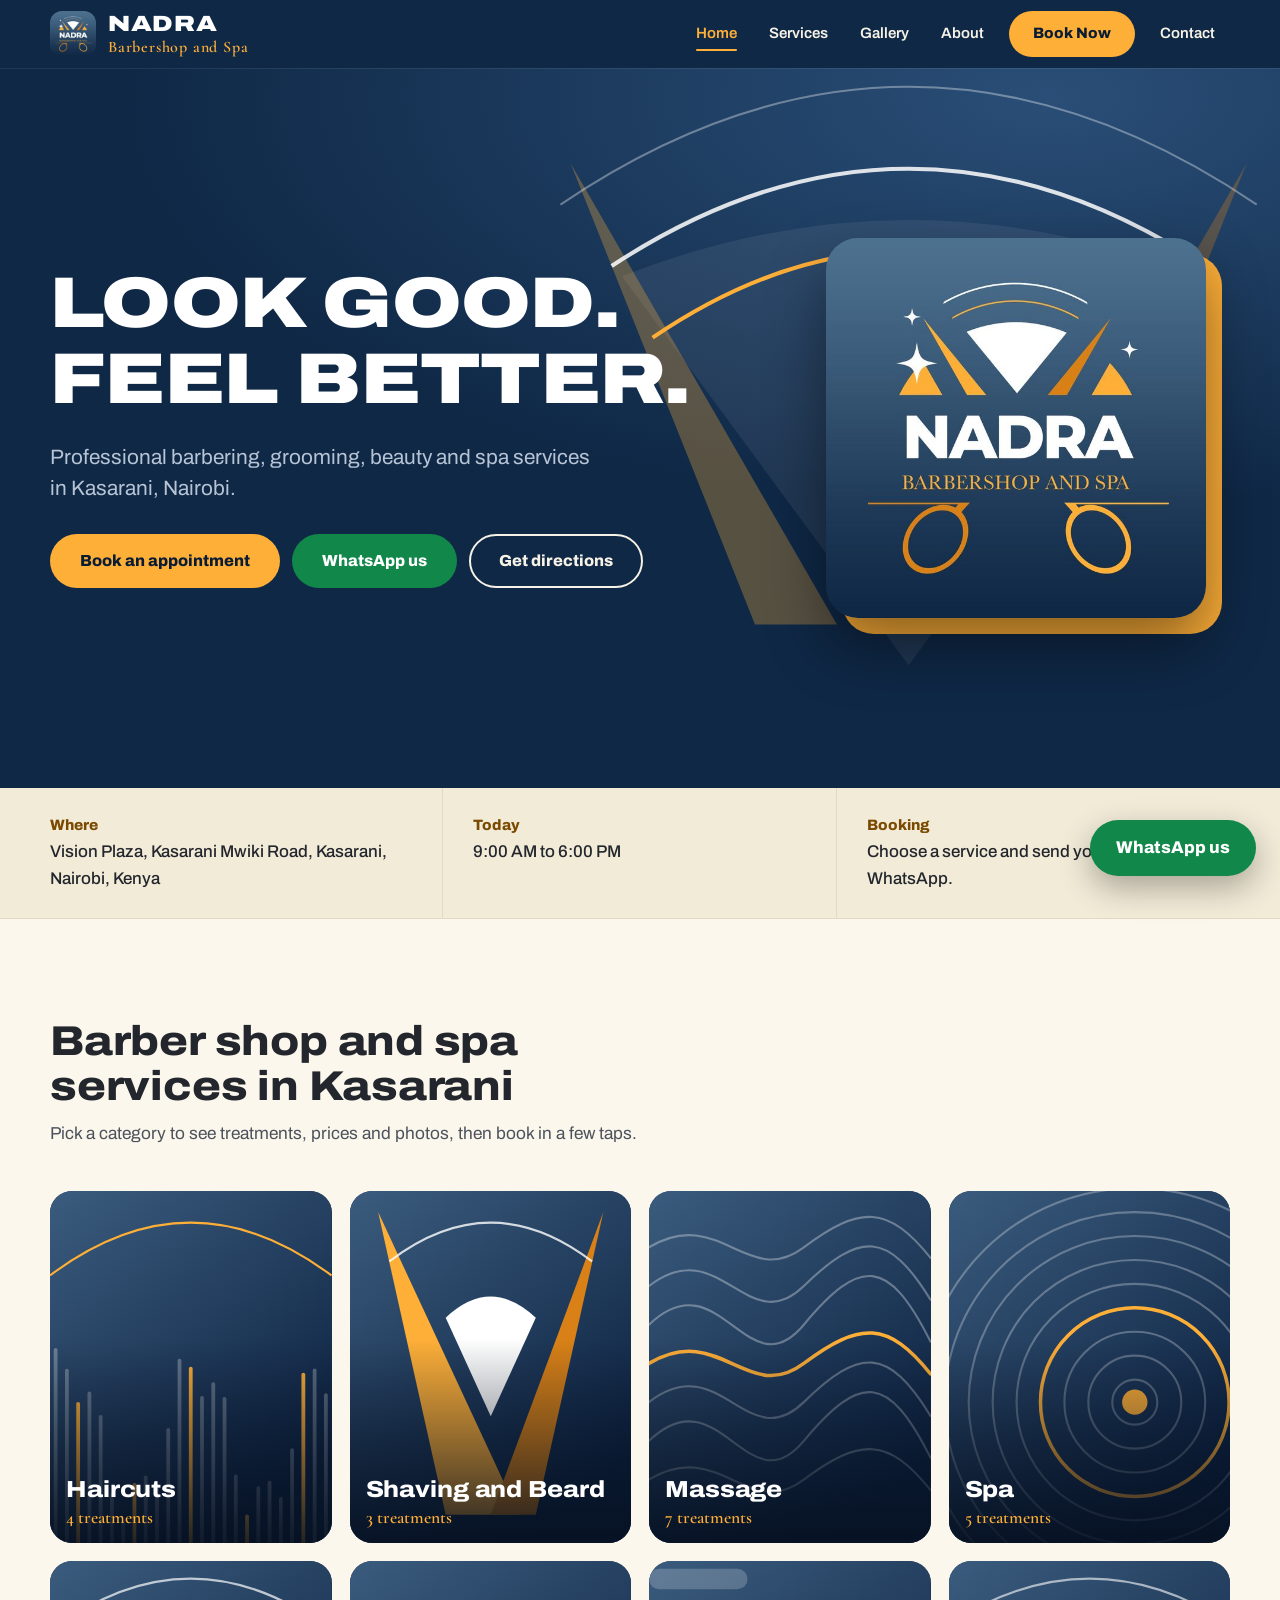
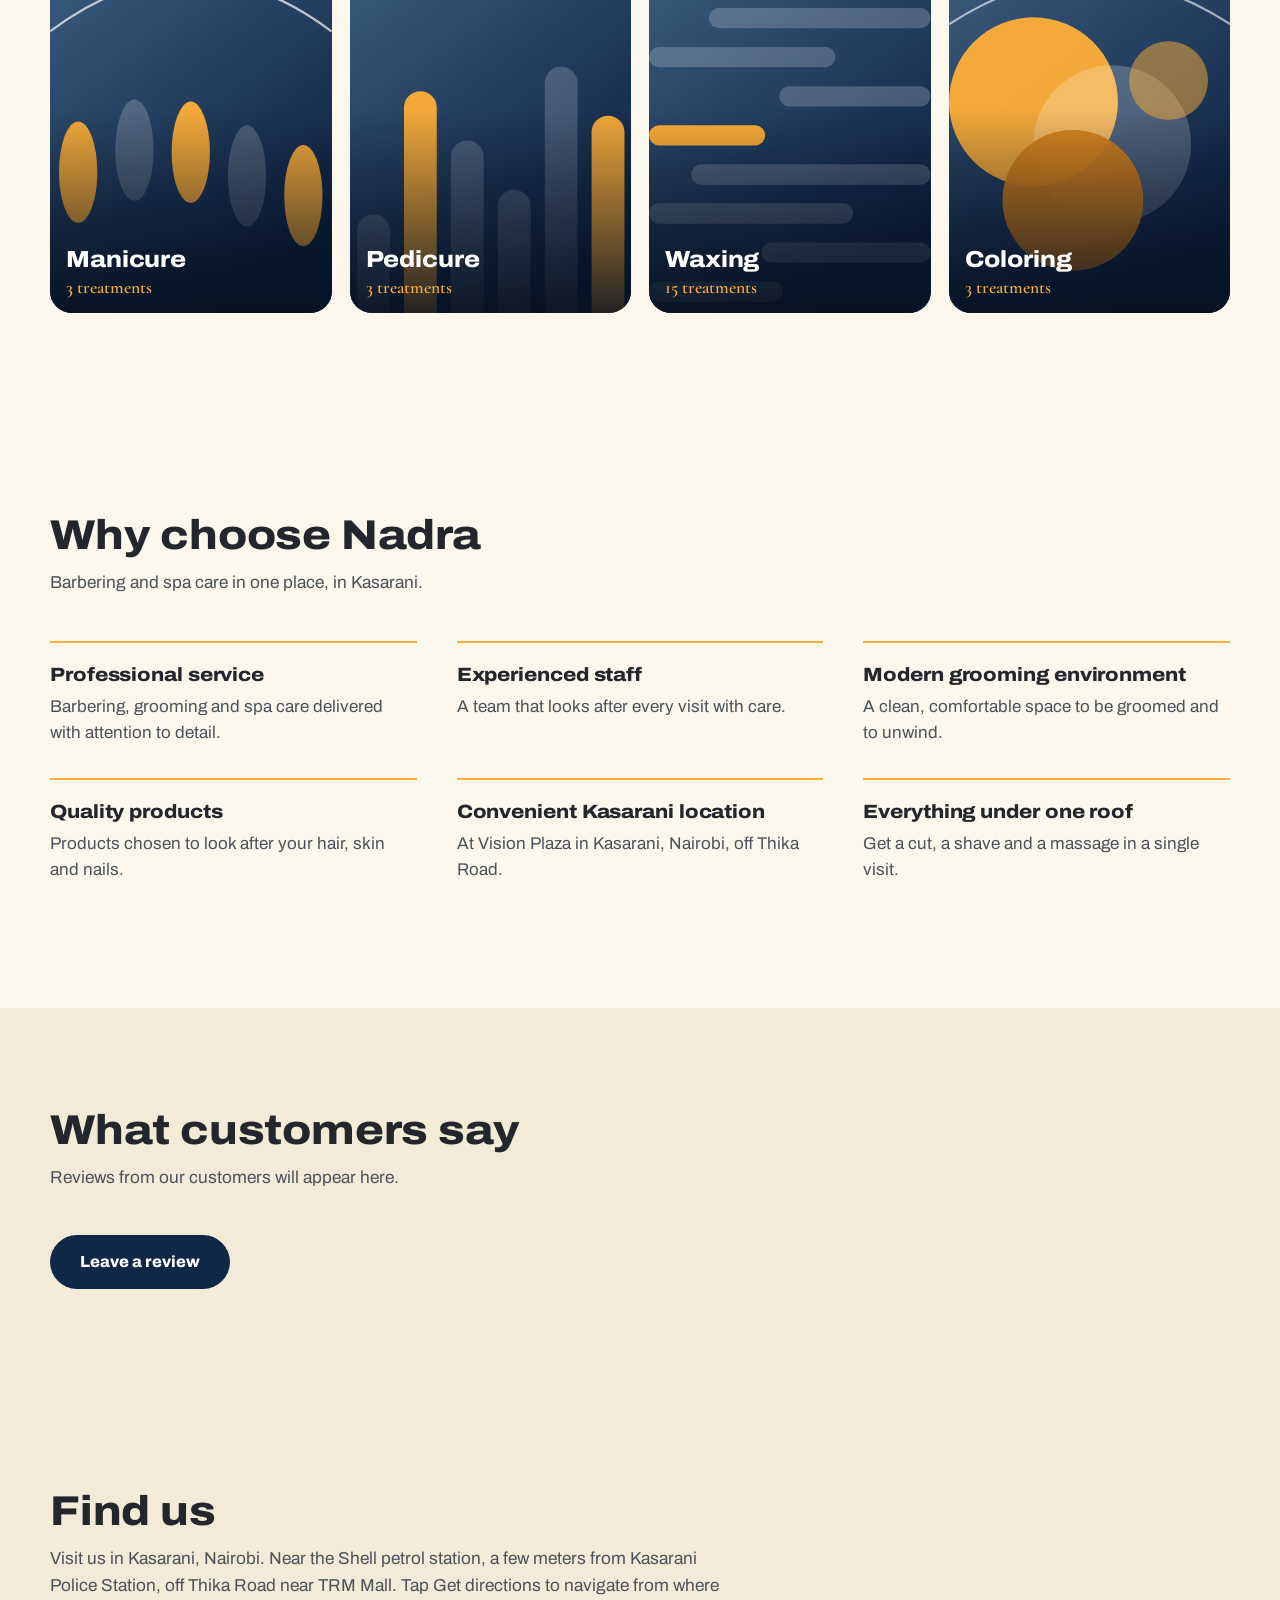
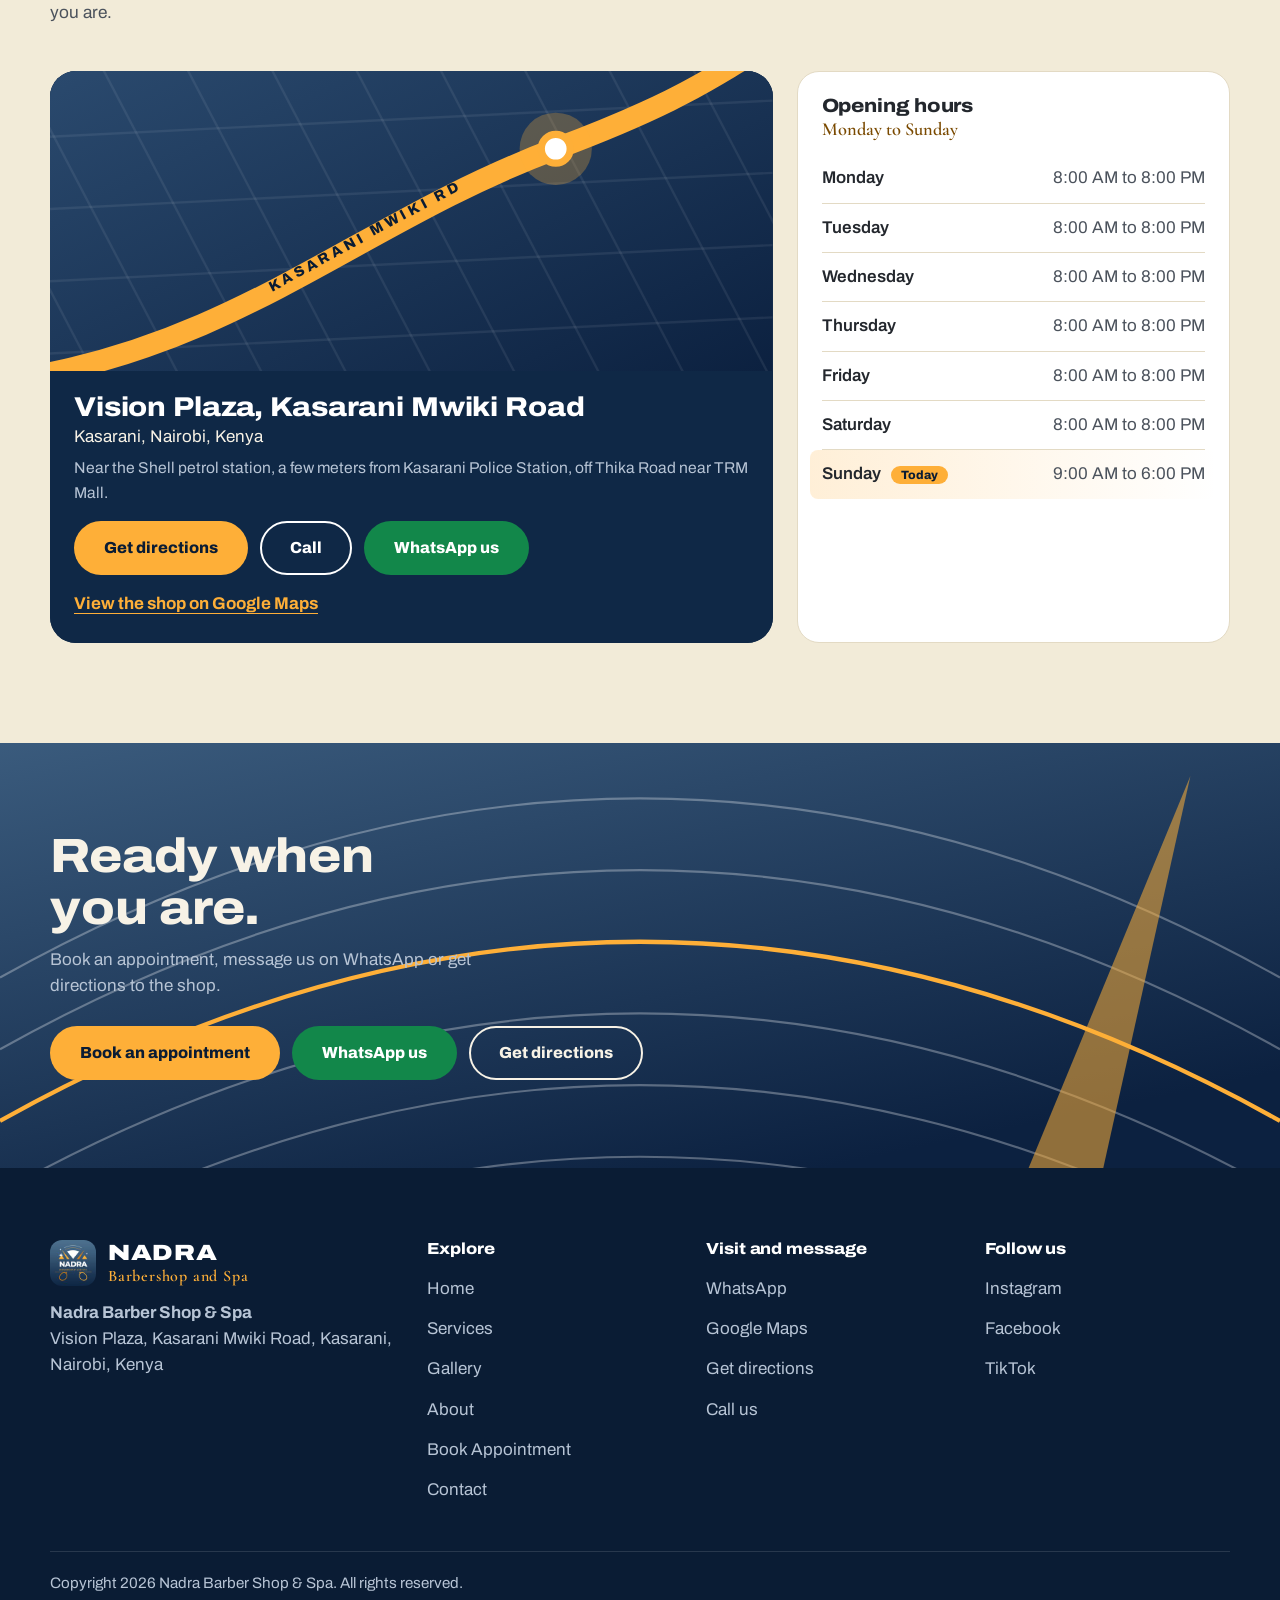
==== nadra-barbershop/index.html @ 916f4adc "Add files via upload" ====
<!doctype html>
<html lang="en">
<head>
<meta charset="utf-8">
<meta name="viewport" content="width=device-width, initial-scale=1, viewport-fit=cover">
<title>Nadra Barber Shop &amp; Spa - Barbershop and Spa in Kasarani, Thika Road, Nairobi</title>
<meta name="description" content="Barbershop and spa in Kasarani, Nairobi, off Thika Road near TRM Mall. Haircuts, shaving, massage, spa, nails, waxing and coloring. Book on WhatsApp.">
<meta name="robots" content="index, follow">
<meta name="theme-color" content="#0F2846">
<meta property="og:type" content="website">
<meta property="og:title" content="Nadra Barber Shop &amp; Spa - Barbershop and Spa in Kasarani, Thika Road, Nairobi">
<meta property="og:description" content="Barbershop and spa in Kasarani, Nairobi, off Thika Road near TRM Mall. Haircuts, shaving, massage, spa, nails, waxing and coloring. Book on WhatsApp.">
<meta property="og:locale" content="en_KE">
<meta name="twitter:card" content="summary">
<link rel="canonical" href="https://nadrabarbershop.co.ke/">
<meta property="og:url" content="https://nadrabarbershop.co.ke/">
<meta property="og:image" content="https://nadrabarbershop.co.ke/logo.jpg">
<link rel="icon" href="[data-uri]">
<link rel="preconnect" href="https://fonts.googleapis.com">
<link rel="preconnect" href="https://fonts.gstatic.com" crossorigin>
<link rel="stylesheet" href="https://fonts.googleapis.com/css2?family=Archivo:wdth,wght@62..125,100..900&family=Cormorant+Garamond:wght@500;600&display=swap">
<script type="application/ld+json">{"@context":"https://schema.org","@type":"BarberShop","name":"Nadra Barber Shop & Spa","description":"Barbershop and spa in Kasarani, Nairobi, off Thika Road near TRM Mall. Haircuts, shaving, massage, spa, nails, waxing and coloring. Book on WhatsApp.","address":{"@type":"PostalAddress","streetAddress":"Vision Plaza, Kasarani Mwiki Road","addressLocality":"Kasarani","addressRegion":"Nairobi","addressCountry":"KE"},"areaServed":"Kasarani, Nairobi","geo":{"@type":"GeoCoordinates","latitude":-1.2186343,"longitude":36.8950979},"hasMap":"https://www.google.com/maps?cid=11395040506207071749","url":"https://nadrabarbershop.co.ke/","image":"https://nadrabarbershop.co.ke/logo.jpg","telephone":"0762 606 079","sameAs":["https://www.instagram.com/nadrabarbershop/","https://www.facebook.com/p/Nadra-Barbershop-100088178003343/","https://www.tiktok.com/@nadrabarbershop"],"openingHoursSpecification":[{"@type":"OpeningHoursSpecification","dayOfWeek":"Monday","opens":"08:00","closes":"20:00"},{"@type":"OpeningHoursSpecification","dayOfWeek":"Tuesday","opens":"08:00","closes":"20:00"},{"@type":"OpeningHoursSpecification","dayOfWeek":"Wednesday","opens":"08:00","closes":"20:00"},{"@type":"OpeningHoursSpecification","dayOfWeek":"Thursday","opens":"08:00","closes":"20:00"},{"@type":"OpeningHoursSpecification","dayOfWeek":"Friday","opens":"08:00","closes":"20:00"},{"@type":"OpeningHoursSpecification","dayOfWeek":"Saturday","opens":"08:00","closes":"20:00"},{"@type":"OpeningHoursSpecification","dayOfWeek":"Sunday","opens":"09:00","closes":"18:00"}],"hasOfferCatalog":{"@type":"OfferCatalog","name":"Services","itemListElement":[{"@type":"OfferCatalog","name":"Haircuts","itemListElement":[{"@type":"Offer","itemOffered":{"@type":"Service","name":"Normal barbering"}},{"@type":"Offer","itemOffered":{"@type":"Service","name":"Kids shave, below 9 years"}},{"@type":"Offer","itemOffered":{"@type":"Service","name":"Kids shave, 9 to 18 years"}},{"@type":"Offer","itemOffered":{"@type":"Service","name":"Dreadlocks retouching"}}]},{"@type":"OfferCatalog","name":"Shaving and Beard","itemListElement":[{"@type":"Offer","itemOffered":{"@type":"Service","name":"Hairline"}},{"@type":"Offer","itemOffered":{"@type":"Service","name":"Beard"}},{"@type":"Offer","itemOffered":{"@type":"Service","name":"Smooth shave"}}]},{"@type":"OfferCatalog","name":"Massage","itemListElement":[{"@type":"Offer","itemOffered":{"@type":"Service","name":"Swedish massage"}},{"@type":"Offer","itemOffered":{"@type":"Service","name":"Deep tissue massage"}},{"@type":"Offer","itemOffered":{"@type":"Service","name":"Aromatherapy massage"}},{"@type":"Offer","itemOffered":{"@type":"Service","name":"Hot stone massage"}},{"@type":"Offer","itemOffered":{"@type":"Service","name":"Head and shoulder massage"}},{"@type":"Offer","itemOffered":{"@type":"Service","name":"Back massage"}},{"@type":"Offer","itemOffered":{"@type":"Service","name":"Reflexology"}}]},{"@type":"OfferCatalog","name":"Spa","itemListElement":[{"@type":"Offer","itemOffered":{"@type":"Service","name":"Normal scrubbing"}},{"@type":"Offer","itemOffered":{"@type":"Service","name":"Mini facial"}},{"@type":"Offer","itemOffered":{"@type":"Service","name":"Deep cleansing facial"}},{"@type":"Offer","itemOffered":{"@type":"Service","name":"Basic facial"}},{"@type":"Offer","itemOffered":{"@type":"Service","name":"Body scrub"}}]},{"@type":"OfferCatalog","name":"Manicure","itemListElement":[{"@type":"Offer","itemOffered":{"@type":"Service","name":"Manicure"}},{"@type":"Offer","itemOffered":{"@type":"Service","name":"Manigel for ladies"}},{"@type":"Offer","itemOffered":{"@type":"Service","name":"Cut and file"}}]},{"@type":"OfferCatalog","name":"Pedicure","itemListElement":[{"@type":"Offer","itemOffered":{"@type":"Service","name":"Pedicure"}},{"@type":"Offer","itemOffered":{"@type":"Service","name":"Pedicure plus gel pedi"}},{"@type":"Offer","itemOffered":{"@type":"Service","name":"Nadra signature"}}]},{"@type":"OfferCatalog","name":"Waxing","itemListElement":[{"@type":"Offer","itemOffered":{"@type":"Service","name":"Brazilian"}},{"@type":"Offer","itemOffered":{"@type":"Service","name":"Underarm"}},{"@type":"Offer","itemOffered":{"@type":"Service","name":"Half leg"}},{"@type":"Offer","itemOffered":{"@type":"Service","name":"Full leg"}},{"@type":"Offer","itemOffered":{"@type":"Service","name":"Half arm"}},{"@type":"Offer","itemOffered":{"@type":"Service","name":"Full arm"}},{"@type":"Offer","itemOffered":{"@type":"Service","name":"Chest"}},{"@type":"Offer","itemOffered":{"@type":"Service","name":"Stomach"}},{"@type":"Offer","itemOffered":{"@type":"Service","name":"Stomach and chest"}},{"@type":"Offer","itemOffered":{"@type":"Service","name":"Bikini hairline"}},{"@type":"Offer","itemOffered":{"@type":"Service","name":"Hollywood"}},{"@type":"Offer","itemOffered":{"@type":"Service","name":"Upper lip"}},{"@type":"Offer","itemOffered":{"@type":"Service","name":"Lower lip"}},{"@type":"Offer","itemOffered":{"@type":"Service","name":"Eyebrows"}},{"@type":"Offer","itemOffered":{"@type":"Service","name":"Full face"}}]},{"@type":"OfferCatalog","name":"Coloring","itemListElement":[{"@type":"Offer","itemOffered":{"@type":"Service","name":"Cream of Nature"}},{"@type":"Offer","itemOffered":{"@type":"Service","name":"Black shampoo"}},{"@type":"Offer","itemOffered":{"@type":"Service","name":"Bigen"}}]}]}}</script>
<style id="app-css">:root{
  --f-d:"Archivo","Arial Black","Helvetica Neue",Arial,sans-serif;
  --f-b:"Archivo","Helvetica Neue",Arial,sans-serif;
  --f-s:"Cormorant Garamond",Georgia,"Times New Roman",serif;
  --navy:#0F2846;--navy-2:#193250;--navy-3:#2F4C6A;--deep:#0A1C34;
  --mustard:#FEAF38;--mustard-2:#D98117;--mustard-ink:#7A4A00;
  --bg:#FBF7EC;--bg-2:#F2EBD8;--card:#FFFFFF;--ink:#23272D;--ink-2:#4B525C;--line:#E3DAC4;--line-2:#C9BC9C;
  --dark:#0F2846;--on-dark:#F7F2E6;--on-dark-2:#B7C4D5;
  --wa:#12874A;--wa-2:#0E6F3C;--focus:#0F2846;--err:#B3261E;--ok:#0E6F3C;--sel-bg:#0F2846;--sel-ink:#FFFFFF;
  box-sizing:border-box;padding-top:env(safe-area-inset-top,0px);padding-bottom:env(safe-area-inset-bottom,0px);
  color-scheme:light;
}
@media (prefers-color-scheme:dark){:root:not([data-theme="light"]){
  --navy:#1F3F6E;--bg:#0B1A31;--bg-2:#0F2340;--card:#132B4D;--ink:#F1ECDD;--ink-2:#B9C5D4;--line:#25406A;--line-2:#3A5A8A;
  --dark:#08152A;--deep:#050F20;--focus:#FEAF38;--mustard-ink:#FEAF38;--err:#FF8A80;--ok:#7FDCA6;--sel-bg:#FEAF38;--sel-ink:#0A1C34;color-scheme:dark}}
:root[data-theme="dark"]{
  --navy:#1F3F6E;--bg:#0B1A31;--bg-2:#0F2340;--card:#132B4D;--ink:#F1ECDD;--ink-2:#B9C5D4;--line:#25406A;--line-2:#3A5A8A;
  --dark:#08152A;--deep:#050F20;--focus:#FEAF38;--mustard-ink:#FEAF38;--err:#FF8A80;--ok:#7FDCA6;--sel-bg:#FEAF38;--sel-ink:#0A1C34;color-scheme:dark}

*,*::before,*::after{box-sizing:inherit}
html{-webkit-text-size-adjust:100%;scroll-padding-top:calc(env(safe-area-inset-top,0px) + 84px)}
html.lock{overflow:hidden}
body{margin:0;background:var(--bg);color:var(--ink);font:400 17px/1.55 var(--f-b);-webkit-font-smoothing:antialiased;padding-bottom:0}
img,svg,video{max-width:100%;display:block}
h1,h2,h3,h4,p,ul,ol,dl,dd,dt,figure{margin:0}
ul,ol{padding:0;list-style:none}
a{color:inherit}
button,input,select,textarea{font:inherit;color:inherit}
button{cursor:pointer}
[hidden]{display:none!important}
.sr{position:absolute;width:1px;height:1px;margin:-1px;padding:0;overflow:hidden;clip:rect(0 0 0 0);white-space:nowrap;border:0}
main:focus{outline:0}
:focus-visible{outline:3px solid var(--focus);outline-offset:3px;border-radius:6px}
.dark :focus-visible,.hdr :focus-visible,.dock :focus-visible,.mnav :focus-visible,.ftr :focus-visible{outline-color:var(--mustard)}
.wrap{width:min(100% - 40px,1180px);margin-inline:auto}
.narrow{width:min(100% - 40px,760px)}
.skip{position:absolute;left:12px;top:-60px;z-index:200;background:var(--mustard);color:var(--deep);padding:12px 18px;border-radius:10px;font-weight:800;text-decoration:none}
.skip:focus{top:12px}
.ns{padding:24px;font-family:var(--f-b)}

h1,h2,h3{font-family:var(--f-d);font-weight:800;font-stretch:112%;line-height:1.08;letter-spacing:-.005em}
h1{font-size:clamp(2rem,8vw,3.4rem);font-weight:900}
h2{font-size:clamp(1.65rem,5.6vw,2.6rem)}
h3{font-size:1.2rem}
.serif{font-family:var(--f-s);font-weight:600}

/* buttons */
.btn{display:inline-flex;align-items:center;justify-content:center;min-height:54px;padding:0 28px;border-radius:999px;border:2px solid transparent;font:800 16px/1 var(--f-b);text-decoration:none;text-align:center;cursor:pointer;transition:transform .15s,background-color .15s,box-shadow .15s,border-color .15s;-webkit-tap-highlight-color:transparent}
.btn:active{transform:scale(.98)}
.btn-primary{background:var(--mustard);color:var(--deep)}
.btn-primary:hover{background:#FFC25F;box-shadow:0 8px 22px rgba(254,175,56,.32)}
.btn-wa{background:var(--wa);color:#fff}
.btn-wa:hover{background:var(--wa-2)}
.btn-line{border-color:currentColor;background:transparent}
.btn-line:hover{background:rgba(255,255,255,.1)}
.btn-dark{background:var(--navy);color:#fff}
.btn-dark:hover{background:var(--navy-3)}
.btn-ghost{background:transparent;border-color:var(--line-2);color:var(--ink)}
.btn-ghost:hover{border-color:var(--ink)}
.btn-sm{min-height:46px;padding:0 20px;font-size:15px}
.btn[disabled]{opacity:.5;cursor:not-allowed}
.btn-row{display:flex;flex-wrap:wrap;gap:12px}
.link{color:var(--mustard-ink);font-weight:700;text-underline-offset:4px}

/* header */
.hdr{position:sticky;top:env(safe-area-inset-top,0px);z-index:60;background:var(--dark);color:var(--on-dark);box-shadow:0 1px 0 rgba(255,255,255,.08)}
.hdr-in{display:flex;align-items:center;justify-content:space-between;height:68px;gap:12px}
.brand{display:flex;align-items:center;gap:12px;text-decoration:none;color:#fff}
.brand img{width:46px;height:46px;border-radius:12px}
.brand-t{display:flex;flex-direction:column}
.brand-n{font:900 22px/1 var(--f-d);font-stretch:125%;letter-spacing:.03em;color:#fff}
.brand-s{font:600 16px/1 var(--f-s);color:var(--mustard);margin-top:4px;letter-spacing:.05em}
.nav{display:none}
.menu-btn{display:inline-flex;align-items:center;gap:10px;min-height:46px;padding:0 18px;border:2px solid rgba(255,255,255,.3);border-radius:999px;background:transparent;color:#fff;font-weight:700}
.burger{width:18px;height:12px;position:relative;display:block}
.burger i{position:absolute;left:0;right:0;height:2px;background:currentColor;border-radius:2px;transition:transform .25s,top .25s}
.burger i:first-child{top:1px}.burger i:last-child{top:9px}
.menu-btn[aria-expanded="true"] .burger i:first-child{top:5px;transform:rotate(45deg)}
.menu-btn[aria-expanded="true"] .burger i:last-child{top:5px;transform:rotate(-45deg)}
.mnav{position:fixed;left:0;right:0;bottom:0;top:calc(68px + env(safe-area-inset-top,0px));background:var(--deep);padding:18px 20px calc(24px + env(safe-area-inset-bottom,0px));overflow:auto;z-index:59;display:flex;flex-direction:column}
.ml{display:block;padding:15px 2px;font:800 clamp(1.6rem,7.4vw,2.3rem)/1.1 var(--f-d);font-stretch:112%;border-bottom:1px solid rgba(255,255,255,.1);text-decoration:none;color:#fff}
.ml[aria-current="page"]{color:var(--mustard)}
.ml.mbook{color:var(--mustard)}
.mn-cta{display:grid;gap:10px;padding-top:26px;margin-top:auto}
.nav ul{display:flex;align-items:center;gap:2px}
.nav a{display:inline-flex;align-items:center;min-height:46px;padding:0 15px;border-radius:999px;font-weight:600;font-size:15px;text-decoration:none;color:var(--on-dark);position:relative}
.nav a:hover{color:var(--mustard)}
.nav a[aria-current="page"]:not(.nav-book){color:var(--mustard)}
.nav a[aria-current="page"]:not(.nav-book)::after{content:"";position:absolute;left:15px;right:15px;bottom:6px;height:2px;background:var(--mustard);border-radius:2px}
.nav .nav-book{background:var(--mustard);color:var(--deep);font-weight:800;padding:0 24px;margin:0 8px}
.nav .nav-book:hover{background:#FFC25F;color:var(--deep)}
@media(min-width:980px){.nav{display:block}.menu-btn{display:none}.mnav{display:none}}

/* dark surfaces */
.dark{background:var(--dark);color:var(--on-dark)}

/* hero */
.hero{position:relative;overflow:hidden;isolation:isolate;background:radial-gradient(120% 95% at 82% 4%,#2A4E77 0%,var(--dark) 60%)}
.hero-bg{position:absolute;inset:0;width:100%;height:100%;object-fit:cover;z-index:-3;opacity:0;transition:opacity .7s}
.hero-bg.ld{opacity:.55}
.hero.has-media::after{content:"";position:absolute;inset:0;z-index:-2;background:linear-gradient(90deg,rgba(10,28,52,.94) 8%,rgba(10,28,52,.5))}
.hero-art{position:absolute;right:-42%;top:6%;width:min(140vw,900px);height:auto;z-index:-1;pointer-events:none;opacity:.6}
.arc{stroke-dasharray:1400;stroke-dashoffset:1400;animation:draw 2.4s .25s cubic-bezier(.3,.6,.2,1) forwards}
@keyframes draw{to{stroke-dashoffset:0}}
.hero-in{display:grid;gap:40px;padding:40px 0 60px;align-items:center}
.hero-h{font-size:clamp(1.9rem,9.3vw,3.4rem);font-weight:900;font-stretch:120%;line-height:.96;letter-spacing:-.01em;text-transform:uppercase;color:#fff;overflow-wrap:break-word}
.hl{display:block;overflow:hidden;padding:.02em 0 .08em}
.hl>span{display:block;transform:translateY(110%);animation:rise .95s cubic-bezier(.2,.8,.2,1) forwards;animation-delay:var(--d,0ms)}
@keyframes rise{to{transform:none}}
.hero-p{margin-top:22px;max-width:34rem;font-size:clamp(1.08rem,4.5vw,1.3rem);line-height:1.5;color:var(--on-dark-2)}
.hero-cta{display:grid;gap:12px;margin-top:30px}
.hero-card{position:relative;isolation:isolate;width:min(62vw,290px);justify-self:center}
.hero-card::before{content:"";position:absolute;inset:16px -16px -16px 16px;border-radius:32px;background:var(--mustard);z-index:-1}
.hero-card img{width:100%;height:auto;aspect-ratio:1;border-radius:32px;box-shadow:0 28px 60px rgba(0,0,0,.45)}
@media(min-width:560px){.hero-cta{display:flex;flex-wrap:wrap}}
@media(min-width:900px){
  .hero-in{grid-template-columns:1.25fr .75fr;min-height:min(82vh,720px);padding:64px 0}
  .hero-h{font-size:clamp(2.6rem,5.6vw,4.6rem)}
  .hero-card{width:min(100%,380px)}
  .hero-art{right:-3%;top:-8%;width:min(64vw,860px);opacity:1}
}

/* strip */
.strip{background:var(--bg-2);border-bottom:1px solid var(--line)}
.strip-in>div{padding:18px 0;border-bottom:1px solid var(--line)}
.strip-in>div:last-child{border-bottom:0}
.st-k{font-weight:800;font-size:15px;color:var(--mustard-ink)}
.st-v{font-size:1.06rem;font-weight:500;margin-top:2px}
@media(min-width:800px){
  .strip-in{display:grid;grid-template-columns:repeat(3,1fr)}
  .strip-in>div{padding:26px 30px;border-bottom:0;border-right:1px solid var(--line)}
  .strip-in>div:first-child{padding-left:0}
  .strip-in>div:last-child{border-right:0}
}

/* sections */
.sec{padding:clamp(52px,9vw,100px) 0}
.sec-alt{background:var(--bg-2)}
.sec-h{max-width:42rem;margin-bottom:clamp(26px,5vw,44px)}
.sec-h p{margin-top:12px;color:var(--ink-2);font-size:1.08rem}
.more{margin-top:28px}

/* category cards */
.cats{display:grid;grid-template-columns:repeat(2,1fr);gap:12px}
@media(min-width:760px){.cats{grid-template-columns:repeat(4,1fr);gap:18px}}
.cat{position:relative;display:block;aspect-ratio:4/5;border-radius:22px;overflow:hidden;text-decoration:none;color:#fff;isolation:isolate;background:var(--navy-2)}
.cat-art{position:absolute;inset:0;transition:transform .7s cubic-bezier(.2,.7,.2,1)}
.cat-art>svg,.cat-art>img{position:absolute;inset:0;width:100%;height:100%;object-fit:cover}
.cat-art>img{opacity:0;transition:opacity .4s}.cat-art>img.ld{opacity:1}
.cat:hover .cat-art{transform:scale(1.05)}
.cat::after{content:"";position:absolute;inset:0;background:linear-gradient(180deg,transparent 42%,rgba(6,16,32,.88));z-index:1}
.cat-t{position:absolute;left:16px;right:14px;bottom:16px;z-index:2}
.cat-t h3{font-size:clamp(1.02rem,4.5vw,1.45rem);color:#fff;overflow-wrap:break-word}
.cat-t p{font:600 1.1rem/1.1 var(--f-s);color:var(--mustard);margin-top:6px}

/* why */
.why-i{padding:22px 0 24px;border-top:2px solid var(--mustard)}
.why-i p{margin-top:8px;color:var(--ink-2)}
@media(min-width:760px){.why{display:grid;grid-template-columns:repeat(3,1fr);gap:8px 40px}}

/* gallery */
.chips{display:flex;flex-wrap:wrap;gap:8px}
.chip{min-height:48px;padding:0 20px;border-radius:999px;border:2px solid var(--line-2);background:var(--card);font-weight:700;font-size:15px;transition:background-color .15s,border-color .15s,color .15s}
.chip:hover{border-color:var(--ink)}
.chip[aria-pressed="true"]{background:var(--sel-bg);border-color:var(--sel-bg);color:var(--sel-ink)}
.gal{columns:2;column-gap:12px}
#gal{margin-top:24px}
@media(min-width:760px){.gal{columns:3;column-gap:16px}}
@media(min-width:1100px){.gal{columns:4}}
.tile{position:relative;display:block;width:100%;margin:0 0 12px;padding:0;border:0;border-radius:14px;overflow:hidden;background:linear-gradient(160deg,var(--navy-3),var(--navy));break-inside:avoid;color:#fff;text-align:left}
@media(min-width:760px){.tile{margin-bottom:16px}}
.tile img{position:absolute;inset:0;width:100%;height:100%;object-fit:cover;opacity:0;transition:opacity .4s,transform .6s}
.tile img.ld{opacity:1}
.tile:hover img{transform:scale(1.04)}
.tile-play{position:absolute;left:12px;bottom:12px;padding:9px 18px;border-radius:999px;background:var(--mustard);color:var(--deep);font-weight:800;font-size:14px}
.tile-cap{position:absolute;left:0;right:0;top:0;padding:26px 14px 10px;font-size:14px;font-weight:600;background:linear-gradient(180deg,rgba(6,16,32,.7),transparent);opacity:0;transition:opacity .2s}
.tile:hover .tile-cap,.tile:focus-visible .tile-cap{opacity:1}
.empty{padding:34px 24px;border:2px dashed var(--line-2);border-radius:18px;color:var(--ink-2);text-align:center}
.empty p+p{margin-top:8px}
.empty .btn-row{justify-content:center;margin-top:18px}

/* page head */
.phead{position:relative;overflow:hidden;isolation:isolate;padding:38px 0 clamp(36px,7vw,64px)}
.phead>svg{position:absolute;inset:0;width:100%;height:100%;z-index:-1;object-fit:cover}
.phead::after{content:"";position:absolute;inset:0;z-index:-1;background:linear-gradient(90deg,rgba(10,28,52,.9) 20%,rgba(10,28,52,.35))}
.phead .back{display:inline-block;margin-bottom:18px;font-weight:700;color:var(--mustard);text-underline-offset:4px}
.phead p.lead{margin-top:14px;max-width:38rem;font-size:clamp(1.05rem,4.2vw,1.25rem);color:var(--on-dark-2)}
.phead .btn-row{margin-top:26px}

/* treatment menu */
.menu li{padding:24px 0;border-bottom:1px solid var(--line)}
.menu li:first-child{border-top:1px solid var(--line)}
.tr-top{display:flex;align-items:baseline;gap:12px}
.tr-name{font-size:clamp(1.15rem,4.6vw,1.5rem)}
.tr-lead{flex:1;min-width:14px;border-bottom:2px dotted var(--line-2);transform:translateY(-5px)}
.tr-price{font:800 1.1rem/1.1 var(--f-d);white-space:nowrap}
.tr-price.ask{font:600 1.3rem/1.1 var(--f-s);color:var(--mustard-ink)}
.tr-desc{margin-top:8px;color:var(--ink-2);max-width:44rem}
.tr-meta{margin-top:6px;font-weight:700;font-size:.95rem;color:var(--mustard-ink)}
.tr-act{display:flex;flex-wrap:wrap;gap:10px;margin-top:16px}
@media(min-width:760px){
  .menu li{display:grid;grid-template-columns:1fr auto;column-gap:32px;align-items:center;padding:18px 0}
  .menu li .tr-act{grid-column:2;grid-row:1 / span 3;margin-top:0}
}
.others{margin-top:clamp(40px,7vw,64px)}
.others h2{font-size:1.4rem;margin-bottom:14px}
.others a.chip{display:inline-flex;align-items:center;text-decoration:none}
.block-h{margin:clamp(40px,7vw,64px) 0 18px}

/* find us */
.find{display:grid;gap:18px}
@media(min-width:900px){.find{grid-template-columns:1.25fr .75fr;gap:24px}}
.mapc{position:relative;display:flex;flex-direction:column;border-radius:26px;overflow:hidden;color:#fff;background:var(--navy)}
.mapc-map{position:relative;flex:1;min-height:300px;isolation:isolate;background:var(--navy-2)}
.mapc-map>svg{position:absolute;inset:0;width:100%;height:100%}
.mapf{position:absolute;inset:0;width:100%;height:100%;border:0;opacity:0;transition:opacity .5s}
.mapf.ok{opacity:1}
.mapf.bad{display:none}
.mapc-in{padding:22px 24px 26px;background:var(--navy)}
.mapc-in h3{font-size:clamp(1.25rem,5vw,1.7rem);color:#fff}
.mapc-in p{color:var(--on-dark);margin-top:2px}
.mapc-in .lm{color:var(--on-dark-2);font-size:.98rem;margin-top:6px}
.mapc .btn-row{margin-top:16px}
.mapc .vl{display:inline-block;margin-top:16px;color:var(--mustard);font-weight:700;text-underline-offset:4px}
.hours{background:var(--card);border:1px solid var(--line);border-radius:22px;padding:24px}
.hours h3{margin-bottom:2px}
.hours .sub{font:600 1.15rem var(--f-s);color:var(--mustard-ink);margin-bottom:14px}
.hours dl{display:grid;gap:0}
.hrow{display:flex;justify-content:space-between;gap:12px;padding:11px 0;border-bottom:1px solid var(--line)}
.hrow:last-child{border-bottom:0}
.hrow dt{font-weight:600}
.hrow dd{color:var(--ink-2);text-align:right}
.hrow.today{background:linear-gradient(90deg,rgba(254,175,56,.2),transparent);margin:0 -12px;padding:11px 12px;border-radius:8px;border-bottom-color:transparent}
.tg{margin-left:10px;padding:2px 10px;border-radius:999px;background:var(--mustard);color:var(--deep);font-weight:800;font-size:.75rem;vertical-align:middle}

/* reviews */
.revs{display:grid;gap:14px}
@media(min-width:760px){.revs{grid-template-columns:repeat(3,1fr);gap:18px}}
.rev{background:var(--card);border:1px solid var(--line);border-radius:20px;padding:22px;display:flex;flex-direction:column;gap:14px}
.rev blockquote{margin:0;font-size:1.05rem}
.rev-by{display:flex;align-items:center;gap:12px;margin-top:auto;font-weight:800}
.rev-by img{width:44px;height:44px;border-radius:50%;object-fit:cover}
.rate{display:inline-flex;gap:4px}
.rate i{display:block;width:22px;height:6px;border-radius:3px;background:var(--line-2)}
.rate i.on{background:var(--mustard)}
.rate-t{font-weight:700;font-size:.9rem;color:var(--ink-2);margin-left:8px}
.rev-cta{margin-top:26px}

/* cta band */
.band{position:relative;overflow:hidden;isolation:isolate;padding:clamp(52px,9vw,88px) 0}
.band>svg{position:absolute;inset:0;width:100%;height:100%;z-index:-1}
.band h2{max-width:26rem;font-size:clamp(1.9rem,7vw,3rem)}
.band p{margin-top:12px;max-width:30rem;color:var(--on-dark-2)}
.band .btn-row{margin-top:26px}

/* footer */
.ftr{background:var(--deep);color:var(--on-dark);padding:clamp(44px,8vw,72px) 0 112px}
.is-admin .ftr{padding-bottom:28px}
@media(min-width:980px){.ftr{padding-bottom:28px}}
.ftr-grid{display:grid;gap:34px}
@media(min-width:800px){.ftr-grid{grid-template-columns:1.4fr 1fr 1fr 1fr}}
.ftr .brand{margin-bottom:14px}
.ftr p{color:var(--on-dark-2);max-width:24rem}
.ftr .fh{font:800 1rem var(--f-d);font-stretch:112%;margin:0 0 12px;color:#fff}
.ftr li a{display:inline-block;padding:7px 0;text-decoration:none;color:var(--on-dark-2)}
.ftr li a:hover{color:var(--mustard)}
.ftr .ftr-legal{max-width:none;margin-top:40px;padding-top:20px;border-top:1px solid rgba(255,255,255,.12);font-size:.95rem;color:var(--on-dark-2)}

/* dock and float */
.dock{position:fixed;left:0;right:0;bottom:0;z-index:70;display:grid;grid-auto-flow:column;grid-auto-columns:1fr;gap:8px;padding:10px 12px calc(10px + env(safe-area-inset-bottom,0px));background:var(--deep);box-shadow:0 -10px 30px rgba(0,0,0,.28)}
.dock a{display:flex;align-items:center;justify-content:center;min-height:50px;border-radius:14px;text-decoration:none;font-weight:800;font-size:14px;text-align:center;color:#fff;border:2px solid rgba(255,255,255,.28)}
.dock a.d-book{background:var(--mustard);border-color:var(--mustard);color:var(--deep);flex:1.2}
.dock a.d-wa{background:var(--wa);border-color:var(--wa)}
.lock .dock{display:none}
.wa-float{display:none}
@media(min-width:980px){
  .dock{display:none}
  .wa-float{display:inline-flex;position:fixed;right:24px;bottom:calc(24px + env(safe-area-inset-bottom,0px));z-index:70;min-height:56px;align-items:center;padding:0 26px;border-radius:999px;background:var(--wa);color:#fff;font-weight:800;text-decoration:none;box-shadow:0 12px 32px rgba(0,0,0,.3);transition:transform .15s,background-color .15s}
  .wa-float:hover{background:var(--wa-2);transform:translateY(-2px)}
}

/* booking */
.bk-sec{border:0;padding:0;margin:0 0 34px;min-width:0}
.bk-sec legend{font:800 1.3rem var(--f-d);font-stretch:112%;padding:0;margin-bottom:14px}
.bk-sec .hint{margin:-6px 0 14px;color:var(--ink-2);font-size:.98rem}
.opts{display:grid;gap:8px;margin-top:14px}
.opt{display:flex;justify-content:space-between;align-items:center;gap:14px;text-align:left;min-height:58px;padding:12px 18px;border:2px solid var(--line-2);border-radius:16px;background:var(--card);transition:border-color .15s,background-color .15s}
.opt:hover{border-color:var(--ink)}
.opt[aria-checked="true"]{border-color:var(--sel-bg);background:var(--sel-bg);color:var(--sel-ink)}
.opt b{font-weight:700}
.opt small{display:block;font-weight:500;font-size:.9rem;opacity:.8}
.opt span.pr{font-weight:800;white-space:nowrap;font-size:.95rem}
.days{display:flex;gap:8px;overflow-x:auto;padding:2px 2px 10px;margin:0 -2px;scroll-snap-type:x proximity}
.day{flex:0 0 auto;scroll-snap-align:start;min-width:82px;min-height:70px;display:grid;place-items:center;align-content:center;gap:2px;padding:8px 12px;border:2px solid var(--line-2);border-radius:16px;background:var(--card);font-weight:700;line-height:1.2}
.day small{font-weight:500;font-size:.82rem;opacity:.85}
.day[aria-pressed="true"]{background:var(--sel-bg);border-color:var(--sel-bg);color:var(--sel-ink)}
.day[disabled]{opacity:.45;cursor:not-allowed;text-decoration:line-through}
.slots{display:grid;grid-template-columns:repeat(3,1fr);gap:8px}
@media(min-width:560px){.slots{grid-template-columns:repeat(5,1fr)}}
.slot{min-height:50px;border:2px solid var(--line-2);border-radius:12px;background:var(--card);font-weight:700;font-size:15px}
.slot[aria-pressed="true"]{background:var(--sel-bg);border-color:var(--sel-bg);color:var(--sel-ink)}
.fld{display:grid;gap:6px;margin-bottom:16px}
.fld label{font-weight:700;font-size:.98rem}
.inp{width:100%;min-height:54px;padding:0 16px;border:2px solid var(--line-2);border-radius:12px;background:var(--card);font-size:17px}
textarea.inp{padding:12px 16px;min-height:130px;resize:vertical;line-height:1.5}
select.inp{padding-right:10px}
.inp:focus{border-color:var(--navy);outline:0;box-shadow:0 0 0 4px rgba(254,175,56,.45)}
.err{color:var(--err);font-weight:700;margin:6px 0 14px}
.err:empty{display:none}
.ticket{background:var(--card);border:1px solid var(--line);border-radius:24px;padding:clamp(22px,5vw,36px)}
.ticket dl{display:grid;gap:0;margin:20px 0}
.ticket dl>div{display:flex;justify-content:space-between;gap:16px;padding:12px 0;border-bottom:2px dotted var(--line-2)}
.ticket dt{color:var(--ink-2)}
.ticket dd{font-weight:700;text-align:right}
.msg{white-space:pre-wrap;background:var(--bg-2);border-radius:14px;padding:16px;font-size:.98rem;color:var(--ink-2);margin:0 0 20px}
.note{font-size:.95rem;color:var(--ink-2);margin-top:10px}

/* contact */
.cgrid{display:grid;gap:34px}
@media(min-width:900px){.cgrid{grid-template-columns:1fr 1fr;gap:56px}}
.clist{display:grid;gap:0;margin-bottom:28px}
.clist>div{padding:14px 0;border-bottom:1px solid var(--line)}
.clist dt{font-weight:800;font-size:.95rem;color:var(--mustard-ink)}
.clist dd{font-size:1.1rem;font-weight:500}
.clist a{text-underline-offset:4px}

/* lightbox, modal, toast */
.lb{position:fixed;inset:0;z-index:100;background:rgba(5,15,32,.97);display:grid;grid-template-rows:auto 1fr auto;padding:env(safe-area-inset-top,0px) 0 env(safe-area-inset-bottom,0px);color:#fff}
.lb-top{display:flex;justify-content:space-between;align-items:center;padding:12px 16px;gap:12px}
.lb-top span{font-weight:600;overflow:hidden;text-overflow:ellipsis;white-space:nowrap}
.lb-fig{display:grid;place-items:center;min-height:0;padding:0 12px}
.lb-fig img,.lb-fig video{max-height:100%;max-width:100%;width:auto;height:auto;object-fit:contain;border-radius:10px;background:#000}
.lb-nav{display:flex;justify-content:center;gap:12px;padding:14px 16px}
.lb .btn{min-height:48px;padding:0 24px}
.modal{position:fixed;inset:0;z-index:110;background:rgba(5,15,32,.7);display:grid;place-items:end center;padding:0}
@media(min-width:640px){.modal{place-items:center;padding:24px}}
.modal-b{width:100%;max-width:520px;max-height:92vh;overflow:auto;background:var(--bg);color:var(--ink);border-radius:24px 24px 0 0;padding:26px 22px calc(26px + env(safe-area-inset-bottom,0px))}
@media(min-width:640px){.modal-b{border-radius:24px}}
.modal-b h2{font-size:1.6rem;margin-bottom:6px}
.modal-b .btn-row{margin-top:8px}
.toast{position:fixed;left:50%;top:calc(80px + env(safe-area-inset-top,0px));transform:translateX(-50%);z-index:120;background:var(--mustard);color:var(--deep);font-weight:800;padding:14px 22px;border-radius:999px;box-shadow:0 12px 30px rgba(0,0,0,.3);max-width:calc(100% - 32px);text-align:center}
.toast.bad{background:var(--err);color:#fff}

/* admin */
.adm{padding:24px 0 80px}
.adm-bar{position:sticky;top:calc(68px + env(safe-area-inset-top,0px));z-index:40;background:var(--bg);padding:12px 0 10px;border-bottom:1px solid var(--line);margin-bottom:22px}
.adm-row{display:flex;flex-wrap:wrap;align-items:center;justify-content:space-between;gap:10px}
.adm-tabs{display:flex;gap:6px;overflow-x:auto;padding:2px 0 4px}
.adm-tabs .chip{flex:0 0 auto;min-height:44px}
.adm-st{font-weight:700;font-size:.95rem;color:var(--ink-2)}
.adm-st.dirty{color:var(--mustard-ink)}
.adm h1{font-size:clamp(1.6rem,5vw,2.2rem);margin-bottom:6px}
.adm h2{font-size:1.35rem;margin-bottom:10px}
.adm h3{font-size:1.1rem}
.panel{background:var(--card);border:1px solid var(--line);border-radius:20px;padding:20px;margin-bottom:18px}
.panel>h2:first-child,.panel>h3:first-child{margin-top:0}
.g2{display:grid;gap:0 18px}
@media(min-width:720px){.g2{grid-template-columns:1fr 1fr}}
.split{display:grid;gap:18px}
@media(min-width:900px){.split{grid-template-columns:260px 1fr;align-items:start}}
.cl{display:flex;flex-direction:column;gap:6px}
.cl button{text-align:left;min-height:48px;padding:0 16px;border:2px solid var(--line);border-radius:12px;background:var(--card);font-weight:700}
.cl button[aria-current="true"]{background:var(--sel-bg);border-color:var(--sel-bg);color:var(--sel-ink)}
.it{border:1px solid var(--line);border-radius:16px;padding:16px;margin-bottom:12px;background:var(--bg)}
.it-h{display:flex;justify-content:space-between;align-items:center;gap:10px;margin-bottom:10px;flex-wrap:wrap}
.acts{display:flex;flex-wrap:wrap;gap:8px}
.acts .btn{min-height:42px;padding:0 16px;font-size:14px}
.btn-danger{background:transparent;border-color:var(--err);color:var(--err)}
.btn-danger:hover{background:var(--err);color:#fff}
.chk{display:flex;align-items:center;gap:10px;min-height:44px;font-weight:600}
.chk input{width:22px;height:22px;accent-color:var(--navy)}
.status{display:flex;justify-content:space-between;gap:12px;padding:12px 0;border-bottom:1px solid var(--line);flex-wrap:wrap}
.status:last-child{border-bottom:0}
.status b.ok{color:var(--ok)}
.status b.todo{color:var(--err)}
.thumbs{display:grid;grid-template-columns:repeat(2,1fr);gap:12px}
@media(min-width:720px){.thumbs{grid-template-columns:repeat(3,1fr)}}
.th{border:1px solid var(--line);border-radius:14px;overflow:hidden;background:var(--bg)}
.th-i{position:relative;aspect-ratio:1;background:linear-gradient(160deg,var(--navy-3),var(--navy))}
.th-i img{position:absolute;inset:0;width:100%;height:100%;object-fit:cover}
.th-i span{position:absolute;left:8px;top:8px;background:var(--mustard);color:var(--deep);font-weight:800;font-size:12px;padding:3px 10px;border-radius:999px}
.th-b{padding:10px}
.th-b .inp{min-height:44px;font-size:15px;margin-bottom:8px}
.meter{height:10px;border-radius:5px;background:var(--line);overflow:hidden;margin:8px 0}
.meter i{display:block;height:100%;background:var(--mustard)}
.hed{display:grid;grid-template-columns:1fr 1fr;gap:8px 12px;align-items:center;padding:12px 0;border-bottom:1px solid var(--line)}
.hed .inp{min-height:48px}
@media(min-width:720px){.hed{grid-template-columns:120px 110px 1fr 1fr}}
.steps{list-style:decimal;padding-left:22px;display:grid;gap:6px}
.lockmsg{max-width:36rem;margin:60px auto;text-align:center}
.lockmsg p{margin:12px 0 24px;color:var(--ink-2)}

@media (prefers-reduced-motion:reduce){
  *,*::before,*::after{animation-duration:.001ms!important;animation-delay:0ms!important;transition-duration:.001ms!important;scroll-behavior:auto!important}
  .hl>span{transform:none}.arc{stroke-dashoffset:0}
}
</style>
</head>
<body>
<div id="app"></div>
<noscript><div class="ns"><h1>Nadra Barber Shop &amp; Spa</h1><p>Professional barbering, grooming, beauty and spa services in Kasarani, Nairobi.</p><p>Vision Plaza, Kasarani Mwiki Road, Kasarani, Nairobi, Kenya</p><h2>Haircuts</h2><p>Clean cuts and sharp finishes, tailored to your style.</p><ul><li>Normal barbering</li><li>Kids shave, below 9 years</li><li>Kids shave, 9 to 18 years</li><li>Dreadlocks retouching</li></ul><h2>Shaving and Beard</h2><p>Shaves, beard work and clean hairlines.</p><ul><li>Hairline</li><li>Beard</li><li>Smooth shave</li></ul><h2>Massage</h2><p>Time to unwind. Choose the massage that suits you.</p><ul><li>Swedish massage</li><li>Deep tissue massage</li><li>Aromatherapy massage</li><li>Hot stone massage</li><li>Head and shoulder massage</li><li>Back massage</li><li>Reflexology</li></ul><h2>Spa</h2><p>Scrubs and facials to refresh your skin.</p><ul><li>Normal scrubbing</li><li>Mini facial</li><li>Deep cleansing facial</li><li>Basic facial</li><li>Body scrub</li></ul><h2>Manicure</h2><p>Neat, well cared for hands.</p><ul><li>Manicure</li><li>Manigel for ladies</li><li>Cut and file</li></ul><h2>Pedicure</h2><p>Comfortable, well finished feet.</p><ul><li>Pedicure</li><li>Pedicure plus gel pedi</li><li>Nadra signature</li></ul><h2>Waxing</h2><p>Smooth results with careful waxing services.</p><ul><li>Brazilian</li><li>Underarm</li><li>Half leg</li><li>Full leg</li><li>Half arm</li><li>Full arm</li><li>Chest</li><li>Stomach</li><li>Stomach and chest</li><li>Bikini hairline</li><li>Hollywood</li><li>Upper lip</li><li>Lower lip</li><li>Eyebrows</li><li>Full face</li></ul><h2>Coloring</h2><p>Hair coloring to refresh your look.</p><ul><li>Cream of Nature</li><li>Black shampoo</li><li>Bigen</li></ul></div></noscript>
<script type="application/json" id="site-data">{"v":1,"settings":{"name":"Nadra Barber Shop & Spa","tagline":"LOOK GOOD. FEEL BETTER.","intro":"Professional barbering, grooming, beauty and spa services in Kasarani, Nairobi.","seoDescription":"Barbershop and spa in Kasarani, Nairobi, off Thika Road near TRM Mall. Haircuts, shaving, massage, spa, nails, waxing and coloring. Book on WhatsApp.","siteUrl":"https://nadrabarbershop.co.ke/","phone":"0762 606 079","whatsapp":"0762 606 079","email":"","address":"Vision Plaza, Kasarani Mwiki Road","area":"Kasarani, Nairobi, Kenya","landmark":"Near the Shell petrol station, a few meters from Kasarani Police Station, off Thika Road near TRM Mall.","mapQuery":"Nadra barbershop and Spa, Vision Plaza, Kasarani Mwiki Rd, Nairobi","lat":"-1.2186343","lng":"36.8950979","mapUrl":"https://www.google.com/maps?cid=11395040506207071749","mapEmbed":"","instagram":"https://www.instagram.com/nadrabarbershop/","facebook":"https://www.facebook.com/p/Nadra-Barbershop-100088178003343/","tiktok":"https://www.tiktok.com/@nadrabarbershop","youtube":"","googleReviewUrl":"","about":["Nadra Barber Shop & Spa is a barbershop and spa at Vision Plaza in Kasarani, Nairobi, off Thika Road near TRM Mall.","We bring barbering, grooming, massage, spa and beauty services together in one place, so you can get a haircut, a shave and a massage in a single visit."],"highlights":[{"title":"Professional service","text":"Barbering, grooming and spa care delivered with attention to detail."},{"title":"Experienced staff","text":"A team that looks after every visit with care."},{"title":"Modern grooming environment","text":"A clean, comfortable space to be groomed and to unwind."},{"title":"Quality products","text":"Products chosen to look after your hair, skin and nails."},{"title":"Convenient Kasarani location","text":"At Vision Plaza in Kasarani, Nairobi, off Thika Road."},{"title":"Everything under one roof","text":"Get a cut, a shave and a massage in a single visit."}],"hours":[{"day":"Monday","open":"08:00","close":"20:00","closed":false},{"day":"Tuesday","open":"08:00","close":"20:00","closed":false},{"day":"Wednesday","open":"08:00","close":"20:00","closed":false},{"day":"Thursday","open":"08:00","close":"20:00","closed":false},{"day":"Friday","open":"08:00","close":"20:00","closed":false},{"day":"Saturday","open":"08:00","close":"20:00","closed":false},{"day":"Sunday","open":"09:00","close":"18:00","closed":false}],"logoSm":"[data-uri]","logoLg":"[data-uri]"},"categories":[{"id":"haircuts","name":"Haircuts","blurb":"Clean cuts and sharp finishes, tailored to your style.","phrase":"a haircut","cover":"","hidden":false},{"id":"shaving","name":"Shaving and Beard","blurb":"Shaves, beard work and clean hairlines.","phrase":"a shave or beard service","cover":"","hidden":false},{"id":"massage","name":"Massage","blurb":"Time to unwind. Choose the massage that suits you.","phrase":"a massage","cover":"","hidden":false},{"id":"spa","name":"Spa","blurb":"Scrubs and facials to refresh your skin.","phrase":"a spa treatment","cover":"","hidden":false},{"id":"manicure","name":"Manicure","blurb":"Neat, well cared for hands.","phrase":"a manicure","cover":"","hidden":false},{"id":"pedicure","name":"Pedicure","blurb":"Comfortable, well finished feet.","phrase":"a pedicure","cover":"","hidden":false},{"id":"waxing","name":"Waxing","blurb":"Smooth results with careful waxing services.","phrase":"a waxing appointment","cover":"","hidden":false},{"id":"coloring","name":"Coloring","blurb":"Hair coloring to refresh your look.","phrase":"a hair coloring service","cover":"","hidden":false}],"services":[{"id":"svc-haircuts-normal-barbering","cat":"haircuts","name":"Normal barbering","desc":"For adults.","price":"500","duration":"","hidden":false},{"id":"svc-haircuts-kids-shave-below-9-years","cat":"haircuts","name":"Kids shave, below 9 years","desc":"For kids below 9 years.","price":"200","duration":"","hidden":false},{"id":"svc-haircuts-kids-shave-9-to-18-years","cat":"haircuts","name":"Kids shave, 9 to 18 years","desc":"For ages 9 to 18 years.","price":"300","duration":"","hidden":false},{"id":"svc-haircuts-dreadlocks-retouching","cat":"haircuts","name":"Dreadlocks retouching","desc":"","price":"1500","duration":"","hidden":false},{"id":"svc-shaving-hairline","cat":"shaving","name":"Hairline","desc":"","price":"300","duration":"","hidden":false},{"id":"svc-shaving-beard","cat":"shaving","name":"Beard","desc":"","price":"300","duration":"","hidden":false},{"id":"svc-shaving-smooth-shave","cat":"shaving","name":"Smooth shave","desc":"","price":"700","duration":"","hidden":false},{"id":"svc-massage-swedish-massage","cat":"massage","name":"Swedish massage","desc":"","price":"2500","duration":"","hidden":false},{"id":"svc-massage-deep-tissue-massage","cat":"massage","name":"Deep tissue massage","desc":"","price":"3500","duration":"","hidden":false},{"id":"svc-massage-aromatherapy-massage","cat":"massage","name":"Aromatherapy massage","desc":"","price":"4000","duration":"","hidden":false},{"id":"svc-massage-hot-stone-massage","cat":"massage","name":"Hot stone massage","desc":"","price":"5000","duration":"","hidden":false},{"id":"svc-massage-head-and-shoulder-massage","cat":"massage","name":"Head and shoulder massage","desc":"","price":"1000","duration":"","hidden":false},{"id":"svc-massage-back-massage","cat":"massage","name":"Back massage","desc":"","price":"1500","duration":"","hidden":false},{"id":"svc-massage-reflexology","cat":"massage","name":"Reflexology","desc":"","price":"2000","duration":"","hidden":false},{"id":"svc-spa-normal-scrubbing","cat":"spa","name":"Normal scrubbing","desc":"","price":"700","duration":"","hidden":false},{"id":"svc-spa-mini-facial","cat":"spa","name":"Mini facial","desc":"Skin touch. No mask and no steaming.","price":"1500","duration":"","hidden":false},{"id":"svc-spa-deep-cleansing-facial","cat":"spa","name":"Deep cleansing facial","desc":"Simple product deep cleansing with exfoliating and steaming.","price":"2000","duration":"","hidden":false},{"id":"svc-spa-basic-facial","cat":"spa","name":"Basic facial","desc":"Neutrogena facial with exfoliating mask and steaming.","price":"3000","duration":"","hidden":false},{"id":"svc-spa-body-scrub","cat":"spa","name":"Body scrub","desc":"","price":"3000","duration":"","hidden":false},{"id":"svc-manicure-manicure","cat":"manicure","name":"Manicure","desc":"","price":"800","duration":"","hidden":false},{"id":"svc-manicure-manigel-for-ladies","cat":"manicure","name":"Manigel for ladies","desc":"","price":"1200","duration":"","hidden":false},{"id":"svc-manicure-cut-and-file","cat":"manicure","name":"Cut and file","desc":"","price":"500","duration":"","hidden":false},{"id":"svc-pedicure-pedicure","cat":"pedicure","name":"Pedicure","desc":"","price":"1500","duration":"","hidden":false},{"id":"svc-pedicure-pedicure-plus-gel-pedi","cat":"pedicure","name":"Pedicure plus gel pedi","desc":"","price":"2000","duration":"","hidden":false},{"id":"svc-pedicure-nadra-signature","cat":"pedicure","name":"Nadra signature","desc":"Honey, cucumber, oranges and foil.","price":"2800","duration":"","hidden":false},{"id":"svc-waxing-brazilian","cat":"waxing","name":"Brazilian","desc":"","price":"1500","duration":"","hidden":false},{"id":"svc-waxing-underarm","cat":"waxing","name":"Underarm","desc":"","price":"800","duration":"","hidden":false},{"id":"svc-waxing-half-leg","cat":"waxing","name":"Half leg","desc":"","price":"1500","duration":"","hidden":false},{"id":"svc-waxing-full-leg","cat":"waxing","name":"Full leg","desc":"","price":"2000","duration":"","hidden":false},{"id":"svc-waxing-half-arm","cat":"waxing","name":"Half arm","desc":"","price":"800","duration":"","hidden":false},{"id":"svc-waxing-full-arm","cat":"waxing","name":"Full arm","desc":"","price":"1500","duration":"","hidden":false},{"id":"svc-waxing-chest","cat":"waxing","name":"Chest","desc":"","price":"1500","duration":"","hidden":false},{"id":"svc-waxing-stomach","cat":"waxing","name":"Stomach","desc":"","price":"1500","duration":"","hidden":false},{"id":"svc-waxing-stomach-and-chest","cat":"waxing","name":"Stomach and chest","desc":"","price":"2000","duration":"","hidden":false},{"id":"svc-waxing-bikini-hairline","cat":"waxing","name":"Bikini hairline","desc":"Women only.","price":"1000","duration":"","hidden":false},{"id":"svc-waxing-hollywood","cat":"waxing","name":"Hollywood","desc":"","price":"4500","duration":"","hidden":false},{"id":"svc-waxing-upper-lip","cat":"waxing","name":"Upper lip","desc":"","price":"300","duration":"","hidden":false},{"id":"svc-waxing-lower-lip","cat":"waxing","name":"Lower lip","desc":"","price":"300","duration":"","hidden":false},{"id":"svc-waxing-eyebrows","cat":"waxing","name":"Eyebrows","desc":"","price":"500","duration":"","hidden":false},{"id":"svc-waxing-full-face","cat":"waxing","name":"Full face","desc":"","price":"1500","duration":"","hidden":false},{"id":"svc-coloring-cream-of-nature","cat":"coloring","name":"Cream of Nature","desc":"","price":"2000","duration":"","hidden":false},{"id":"svc-coloring-black-shampoo","cat":"coloring","name":"Black shampoo","desc":"","price":"1000","duration":"","hidden":false},{"id":"svc-coloring-bigen","cat":"coloring","name":"Bigen","desc":"","price":"1500","duration":"","hidden":false}],"media":[],"reviews":[]}</script>
<script id="app-js">function buildDocument(css, js, state, media) {
  var s = state.settings || {};
  var escA = function (v) {
    return String(v == null ? '' : v).replace(/&/g, '&amp;').replace(/</g, '&lt;').replace(/>/g, '&gt;').replace(/"/g, '&quot;');
  };
  var json = function (o) {
    return JSON.stringify(o).replace(/</g, '\\u003c').replace(/>/g, '\\u003e').replace(/\u2028/g, '\\u2028').replace(/\u2029/g, '\\u2029');
  };
  var cats = (state.categories || []).filter(function (c) { return !c.hidden; });
  var svcs = (state.services || []).filter(function (x) { return !x.hidden; });
  var place = [s.address, s.area].filter(Boolean).join(', ');
  var site = String(s.siteUrl || '').trim();
  if (site && !/\/$/.test(site)) site += '/';
  var areaParts = String(s.area || '').split(',').map(function (x) { return x.trim(); });
  var title = s.name + ' - Barbershop and Spa in Kasarani, Thika Road, Nairobi';
  var desc = s.seoDescription || ('Barbershop and spa in Kasarani, Nairobi, off Thika Road near TRM Mall. Haircuts, shaving, massage, spa, nails, waxing and coloring. Book on WhatsApp.');

  var ld = {
    '@context': 'https://schema.org',
    '@type': 'BarberShop',
    name: s.name,
    description: desc,
    address: {
      '@type': 'PostalAddress',
      streetAddress: s.address || '',
      addressLocality: areaParts[0] || 'Kasarani',
      addressRegion: areaParts[1] || 'Nairobi',
      addressCountry: 'KE'
    },
    areaServed: 'Kasarani, Nairobi'
  };
  if (/^-?\d+(\.\d+)?$/.test(String(s.lat || '').trim()) && /^-?\d+(\.\d+)?$/.test(String(s.lng || '').trim())) ld.geo = { '@type': 'GeoCoordinates', latitude: Number(s.lat), longitude: Number(s.lng) };
  if (s.mapUrl) ld.hasMap = s.mapUrl;
  if (site) { ld.url = site; ld.image = site + 'logo.jpg'; }
  if (s.phone) ld.telephone = s.phone;
  if (s.email) ld.email = s.email;
  var same = [s.instagram, s.facebook, s.tiktok, s.youtube].filter(function (u) { return u && !/\/search\//.test(u); });
  if (same.length) ld.sameAs = same;
  var hrs = (s.hours || []).map(function (h) {
    return h && !h.closed && h.open && h.close ? { '@type': 'OpeningHoursSpecification', dayOfWeek: h.day, opens: h.open, closes: h.close } : null;
  }).filter(Boolean);
  if (hrs.length) ld.openingHoursSpecification = hrs;
  ld.hasOfferCatalog = {
    '@type': 'OfferCatalog',
    name: 'Services',
    itemListElement: cats.map(function (c) {
      return {
        '@type': 'OfferCatalog',
        name: c.name,
        itemListElement: svcs.filter(function (x) { return x.cat === c.id; }).map(function (x) {
          return { '@type': 'Offer', itemOffered: { '@type': 'Service', name: x.name } };
        })
      };
    })
  };

  var ns = '<h1>' + escA(s.name) + '</h1><p>' + escA(s.intro || '') + '</p><p>' + escA(place) + '</p>' +
    cats.map(function (c) {
      return '<h2>' + escA(c.name) + '</h2><p>' + escA(c.blurb || '') + '</p><ul>' +
        svcs.filter(function (x) { return x.cat === c.id; }).map(function (x) { return '<li>' + escA(x.name) + '</li>'; }).join('') + '</ul>';
    }).join('');

  var fonts = 'https://fonts.googleapis.com/css2?family=Archivo:wdth,wght@62..125,100..900&family=Cormorant+Garamond:wght@500;600&display=swap';

  return '<!doctype html>\n<html lang="en">\n<head>\n<meta charset="utf-8">\n' +
    '<meta name="viewport" content="width=device-width, initial-scale=1, viewport-fit=cover">\n' +
    '<title>' + escA(title) + '</title>\n' +
    '<meta name="description" content="' + escA(desc) + '">\n' +
    '<meta name="robots" content="index, follow">\n' +
    '<meta name="theme-color" content="#0F2846">\n' +
    '<meta property="og:type" content="website">\n' +
    '<meta property="og:title" content="' + escA(title) + '">\n' +
    '<meta property="og:description" content="' + escA(desc) + '">\n' +
    '<meta property="og:locale" content="en_KE">\n' +
    '<meta name="twitter:card" content="summary">\n' +
    (site ? '<link rel="canonical" href="' + escA(site) + '">\n<meta property="og:url" content="' + escA(site) + '">\n<meta property="og:image" content="' + escA(site + 'logo.jpg') + '">\n' : '') +
    '<link rel="icon" href="' + escA(s.logoSm || '') + '">\n' +
    '<link rel="preconnect" href="https://fonts.googleapis.com">\n' +
    '<link rel="preconnect" href="https://fonts.gstatic.com" crossorigin>\n' +
    '<link rel="stylesheet" href="' + fonts + '">\n' +
    '<script type="application/ld+json">' + json(ld) + '<\/script>\n' +
    '<style id="app-css">' + css + '</style>\n</head>\n<body>\n' +
    '<div id="app"></div>\n' +
    '<noscript><div class="ns">' + ns + '</div></noscript>\n' +
    '<script type="application/json" id="site-data">' + json(state) + '<\/script>\n' +
    '<script id="app-js">' + js + '<\/script>\n' +
    '<script type="application/json" id="media-data">' + json(media || {}) + '<\/script>\n' +
    '</body>\n</html>';
}

var CRC_T = null;
function crc32(u8) {
  if (!CRC_T) {
    CRC_T = new Uint32Array(256);
    for (var n = 0; n < 256; n++) { var c = n; for (var k = 0; k < 8; k++) c = c & 1 ? 0xEDB88320 ^ (c >>> 1) : c >>> 1; CRC_T[n] = c >>> 0; }
  }
  var crc = 0xFFFFFFFF;
  for (var i = 0; i < u8.length; i++) crc = CRC_T[(crc ^ u8[i]) & 255] ^ (crc >>> 8);
  return (crc ^ 0xFFFFFFFF) >>> 0;
}
/* Minimal ZIP writer (no compression): files is [{name, data: Uint8Array}] */
function makeZip(files) {
  var enc = new TextEncoder(), now = new Date(), chunks = [], central = [], offset = 0;
  var dt = (now.getHours() << 11) | (now.getMinutes() << 5) | (now.getSeconds() >> 1);
  var dd = ((now.getFullYear() - 1980) << 9) | ((now.getMonth() + 1) << 5) | now.getDate();
  files.forEach(function (f) {
    var name = enc.encode(f.name), data = f.data, size = data.length, crc = crc32(data);
    var lh = new Uint8Array(30 + name.length), lv = new DataView(lh.buffer);
    lv.setUint32(0, 0x04034b50, true); lv.setUint16(4, 20, true); lv.setUint16(6, 0x0800, true); lv.setUint16(8, 0, true);
    lv.setUint16(10, dt, true); lv.setUint16(12, dd, true); lv.setUint32(14, crc, true); lv.setUint32(18, size, true); lv.setUint32(22, size, true);
    lv.setUint16(26, name.length, true); lv.setUint16(28, 0, true); lh.set(name, 30);
    var ch = new Uint8Array(46 + name.length), cv = new DataView(ch.buffer);
    cv.setUint32(0, 0x02014b50, true); cv.setUint16(4, 20, true); cv.setUint16(6, 20, true); cv.setUint16(8, 0x0800, true); cv.setUint16(10, 0, true);
    cv.setUint16(12, dt, true); cv.setUint16(14, dd, true); cv.setUint32(16, crc, true); cv.setUint32(20, size, true); cv.setUint32(24, size, true);
    cv.setUint16(28, name.length, true); cv.setUint32(42, offset, true); ch.set(name, 46);
    chunks.push(lh, data); central.push(ch); offset += lh.length + size;
  });
  var cdSize = 0; central.forEach(function (c) { cdSize += c.length; });
  var end = new Uint8Array(22), ev = new DataView(end.buffer);
  ev.setUint32(0, 0x06054b50, true); ev.setUint16(8, files.length, true); ev.setUint16(10, files.length, true); ev.setUint32(12, cdSize, true); ev.setUint32(16, offset, true);
  var all = chunks.concat(central, [end]), total = 0;
  all.forEach(function (c) { total += c.length; });
  var out = new Uint8Array(total), pos = 0;
  all.forEach(function (c) { out.set(c, pos); pos += c.length; });
  return out;
}
if (typeof module !== 'undefined' && module.exports) { module.exports = { buildDocument: buildDocument, makeZip: makeZip }; }

(function () {
"use strict";
/* ---------- core ---------- */
const DOC = document;
const $ = (s, r) => (r || DOC).querySelector(s);
const $$ = (s, r) => Array.from((r || DOC).querySelectorAll(s));
const ESC = { '&': '&amp;', '<': '&lt;', '>': '&gt;', '"': '&quot;', "'": '&#39;' };
const esc = v => String(v == null ? '' : v).replace(/[&<>"']/g, c => ESC[c]);
const uid = p => p + '-' + Math.random().toString(36).slice(2, 8);
const f = x => Math.round(x * 10) / 10;

const S = JSON.parse($('#site-data').textContent);
let MEDIA = {};
const STANDALONE = !(window.claude && typeof window.claude.use === 'function');
let ADMIN = STANDALONE, ART = null, DIRTY = false;
let R = { name: 'home', id: '', q: {} };
const LISTS = {};
const root = $('#app');

const cat = id => S.categories.find(c => c.id === id);
const pubCats = () => S.categories.filter(c => !c.hidden);
const pubSvcs = cid => S.services.filter(x => x.cat === cid && !x.hidden);
const mediaOf = cid => S.media.filter(m => m.cat === cid);
const galleryMedia = () => S.media.filter(m => m.cat !== '_hero' && (cat(m.cat) && !cat(m.cat).hidden));
const heroMedia = () => S.media.find(m => m.cat === '_hero');
const bn = () => S.settings.name;
const placeText = () => [S.settings.address, S.settings.area].filter(Boolean).join(', ');

/* ---------- phone, whatsapp, maps ---------- */
function normPhone(p) {
  let d = String(p || '').trim();
  if (!d) return '';
  const plus = d[0] === '+';
  d = d.replace(/\D/g, '');
  if (!d) return '';
  if (plus) return d;
  if (d.startsWith('00')) return d.slice(2);
  if (d[0] === '0') return '254' + d.slice(1);
  if (d.length === 9 && /^[17]/.test(d)) return '254' + d;
  return d;
}
const telHref = () => { const n = normPhone(S.settings.phone); return n ? 'tel:+' + n : ''; };
const waNumber = () => normPhone(S.settings.whatsapp);
const waUrl = msg => 'https://wa.me/' + waNumber() + '?text=' + encodeURIComponent(msg);
const mapsQuery = () => S.settings.mapQuery || [bn(), S.settings.address, S.settings.area].filter(Boolean).join(', ');
const hasGeo = () => /^-?\d+(\.\d+)?$/.test(String(S.settings.lat || '').trim()) && /^-?\d+(\.\d+)?$/.test(String(S.settings.lng || '').trim());
const geoText = () => String(S.settings.lat).trim() + ',' + String(S.settings.lng).trim();
const dirUrl = () => 'https://www.google.com/maps/dir/?api=1&destination=' + encodeURIComponent(hasGeo() ? geoText() : mapsQuery());
function mapEmbedSrc() {
  let u = String(S.settings.mapEmbed || '').trim();
  const m = u.match(/src\s*=\s*["']([^"']+)["']/i);
  if (m) u = m[1];
  u = u.replace(/&amp;/g, '&');
  if (/^https:\/\/(www\.)?google\.com\/maps\/embed/i.test(u)) return u;
  return 'https://www.google.com/maps?q=' + encodeURIComponent(hasGeo() ? geoText() : mapsQuery()) + (hasGeo() ? '&z=17' : '') + '&output=embed&hl=en';
}
const mapUrl = () => S.settings.mapUrl || ('https://www.google.com/maps/search/?api=1&query=' + encodeURIComponent(mapsQuery()));

const msgGeneral = () => `Hello ${bn()}, I would like to book an appointment. Please let me know the available times. Thank you.`;
const catPhrase = c => (c.phrase && c.phrase.trim()) || ('a ' + c.name.toLowerCase() + ' appointment');
const msgCat = c => `Hello ${bn()}, I would like to book ${catPhrase(c)}. Please share the available times.`;
const msgSvc = x => `Hello ${bn()}, I would like to book ${x.name}. Please share the available times.`;

/* ---------- price, duration, dates ---------- */
function fmtPrice(p) {
  p = String(p || '').trim();
  if (!p) return '';
  if (/^[\d,.\s]+$/.test(p)) {
    p = p.replace(/\s+/g, '');
    if (/^\d+$/.test(p)) p = p.replace(/\B(?=(\d{3})+(?!\d))/g, ',');
    return 'KES ' + p;
  }
  return p;
}
function fmtDur(d) {
  d = String(d || '').trim();
  if (!d) return '';
  return /^\d+$/.test(d) ? d + ' min' : d;
}
const MONTHS = ['January', 'February', 'March', 'April', 'May', 'June', 'July', 'August', 'September', 'October', 'November', 'December'];
const MON3 = MONTHS.map(m => m.slice(0, 3));
const WD = ['Sunday', 'Monday', 'Tuesday', 'Wednesday', 'Thursday', 'Friday', 'Saturday'];
const WD3 = WD.map(d => d.slice(0, 3));
const pad = n => (n < 10 ? '0' : '') + n;
const ymd = d => d.getFullYear() + '-' + pad(d.getMonth() + 1) + '-' + pad(d.getDate());
const fromYmd = s => { const p = String(s).split('-').map(Number); return new Date(p[0], p[1] - 1, p[2]); };
const hIdx = d => (d.getDay() + 6) % 7;
function t12(t) {
  if (!t) return '';
  const p = String(t).split(':').map(Number);
  return (((p[0] + 11) % 12) + 1) + ':' + pad(p[1] || 0) + ' ' + (p[0] >= 12 ? 'PM' : 'AM');
}
const dayLong = d => WD[d.getDay()] + ', ' + d.getDate() + ' ' + MONTHS[d.getMonth()];
const hoursText = h => h.closed ? 'Closed' : (h.open && h.close ? t12(h.open) + ' to ' + t12(h.close) : 'To be confirmed');
const hoursSet = () => S.settings.hours.some(h => h.closed || (h.open && h.close));

/* ---------- artwork ---------- */
const KINDS = { haircuts: 'comb', shaving: 'blade', massage: 'wave', spa: 'ripple', manicure: 'almond', pedicure: 'arch', waxing: 'strip', coloring: 'swatch', 'hair-beauty': 'fan' };
const catKind = c => KINDS[c.id] || 'fan';

function art(kind, W, H) {
  const M = '#FEAF38', D = '#D98117', gid = 'ag-' + kind + '-' + W;
  let o = '';
  const ln = (x1, y1, x2, y2, c, op, w) => `<line x1="${f(x1)}" y1="${f(y1)}" x2="${f(x2)}" y2="${f(y2)}" stroke="${c}" stroke-opacity="${op}" stroke-width="${f(w)}" stroke-linecap="round"/>`;
  const arc = (y0, y1, c, w, op) => `<path d="M0 ${f(H * y0)} Q${f(W / 2)} ${f(H * y1)} ${W} ${f(H * y0)}" fill="none" stroke="${c}" stroke-width="${w}" stroke-opacity="${op || 1}"/>`;
  if (kind === 'comb') {
    const n = Math.max(14, Math.round(W / 16)), g = W / n;
    for (let i = 0; i < n; i++) {
      const h = H * (0.3 + 0.2 * Math.sin(i * 0.55 + 1) + 0.08 * Math.cos(i * 1.7)), hot = i % 5 === 2;
      o += ln(g * (i + 0.5), H + 4, g * (i + 0.5), H - h, hot ? M : '#fff', hot ? 1 : 0.3, g * 0.34);
    }
    o += arc(0.24, -0.06, M, 3);
  } else if (kind === 'blade') {
    o += `<polygon points="${f(W * .10)},${f(H * .06)} ${f(W * .60)},${f(H * .92)} ${f(W * .34)},${f(H * .92)}" fill="${M}"/>`;
    o += `<polygon points="${f(W * .90)},${f(H * .06)} ${f(W * .50)},${f(H * .92)} ${f(W * .66)},${f(H * .92)}" fill="${D}"/>`;
    o += `<path d="M${f(W * .34)} ${f(H * .36)} Q${f(W * .5)} ${f(H * .24)} ${f(W * .66)} ${f(H * .36)} L${f(W * .5)} ${f(H * .64)} Z" fill="#fff"/>`;
    o += `<path d="M${f(W * .14)} ${f(H * .2)} Q${f(W * .5)} ${f(-H * .02)} ${f(W * .86)} ${f(H * .2)}" fill="none" stroke="#fff" stroke-width="3" stroke-opacity=".8"/>`;
  } else if (kind === 'wave') {
    for (let i = 0; i < 7; i++) {
      const y = H * (0.16 + i * 0.11), a = H * 0.06 * (1 + (i % 3) * 0.3), hot = i === 3;
      o += `<path d="M0 ${f(y)} C${f(W * .25)} ${f(y - a * 2)} ${f(W * .35)} ${f(y + a * 2)} ${f(W * .55)} ${f(y)} S${f(W * .85)} ${f(y - a * 2)} ${W} ${f(y + a * .5)}" fill="none" stroke="${hot ? M : '#fff'}" stroke-opacity="${hot ? 1 : .32}" stroke-width="${hot ? 5 : 3}" stroke-linecap="round"/>`;
    }
  } else if (kind === 'ripple') {
    const cx = W * .66, cy = H * .6, u = Math.min(W, H);
    for (let i = 0; i < 9; i++) {
      const hot = i === 3;
      o += `<circle cx="${f(cx)}" cy="${f(cy)}" r="${f(u * (0.08 + i * 0.085))}" fill="none" stroke="${hot ? M : '#fff'}" stroke-opacity="${hot ? 1 : .28}" stroke-width="${hot ? 5 : 3}"/>`;
    }
    o += `<circle cx="${f(cx)}" cy="${f(cy)}" r="${f(u * .045)}" fill="${M}"/>`;
  } else if (kind === 'almond') {
    const n = Math.max(5, Math.round(W / 78)), g = W / n;
    for (let i = 0; i < n; i++) {
      const cy = H * (0.6 - Math.sin(i * 1.1) * 0.07), rx = g * 0.34, ry = Math.min(H * .24, g * .9), hot = i % 2 === 0;
      o += `<ellipse cx="${f(g * (i + .5))}" cy="${f(cy)}" rx="${f(rx)}" ry="${f(ry)}" fill="${hot ? M : '#fff'}" fill-opacity="${hot ? .96 : .2}"/>`;
    }
    o += arc(0.2, -0.1, '#fff', 3, .7);
  } else if (kind === 'arch') {
    const n = Math.max(5, Math.round(W / 70)), g = W / n;
    for (let i = 0; i < n; i++) {
      const w = g * .7, x = g * i + g * .15, h = H * (0.28 + 0.42 * (((i * 5) % 7) / 6)), top = H - h + w / 2, hot = i % 4 === 1;
      o += `<path d="M${f(x)} ${H + 2} L${f(x)} ${f(top)} A${f(w / 2)} ${f(w / 2)} 0 0 1 ${f(x + w)} ${f(top)} L${f(x + w)} ${H + 2} Z" fill="${hot ? M : '#fff'}" fill-opacity="${hot ? .95 : .18}"/>`;
    }
  } else if (kind === 'swatch') {
    const u = Math.min(W, H);
    [[.30, .40, .30, M, .95], [.58, .52, .28, '#fff', .22], [.44, .68, .25, D, .92], [.78, .34, .14, M, .5]].forEach(a => {
      o += `<circle cx="${f(W * a[0])}" cy="${f(H * a[1])}" r="${f(u * a[2])}" fill="${a[3]}" fill-opacity="${a[4]}"/>`;
    });
    o += arc(0.18, -0.08, '#fff', 3, .6);
  } else if (kind === 'arcs') {
    for (let i = 0; i < 6; i++) {
      const hot = i === 2;
      o += arc(0.55 + i * 0.16, -0.25 + i * 0.16, hot ? M : '#fff', hot ? 4 : 2, hot ? 1 : .3);
    }
    o += `<polygon points="${f(W * .93)},${f(H * .1)} ${f(W * .8)},${f(H)} ${f(W * .86)},${f(H)}" fill="${M}" fill-opacity=".55"/>`;
  } else if (kind === 'strip') {
    const n = 9, g = H / n;
    for (let i = 0; i < n; i++) {
      const w = W * (0.35 + 0.5 * (((i * 7) % 9) / 8)), x = i % 2 ? W - w : 0, hot = i === 4;
      o += `<rect x="${f(x)}" y="${f(g * i + g * .2)}" width="${f(w)}" height="${f(g * .52)}" rx="${f(g * .26)}" fill="${hot ? M : '#fff'}" fill-opacity="${hot ? 1 : .2}"/>`;
    }
  } else {
    o += `<polygon points="${f(W * .10)},${f(H * .16)} ${f(W * .38)},${f(H * .70)} ${f(W * .25)},${f(H * .70)}" fill="${M}"/>`;
    o += `<polygon points="${f(W * .90)},${f(H * .16)} ${f(W * .62)},${f(H * .70)} ${f(W * .75)},${f(H * .70)}" fill="${D}"/>`;
    o += `<path d="M${f(W * .5)} ${f(H * .74)} L${f(W * .2)} ${f(H * .38)} Q${f(W * .5)} ${f(H * .24)} ${f(W * .8)} ${f(H * .38)} Z" fill="#fff"/>`;
    o += arc(0.2, 0.04, '#fff', 3, .85) + arc(0.27, 0.11, M, 3);
  }
  return `<svg class="art" viewBox="0 0 ${W} ${H}" preserveAspectRatio="xMidYMid slice" aria-hidden="true" focusable="false" xmlns="http://www.w3.org/2000/svg"><defs><linearGradient id="${gid}" x1="0" y1="0" x2=".6" y2="1"><stop offset="0" stop-color="#3B5C7E"/><stop offset="1" stop-color="#0C2140"/></linearGradient></defs><rect width="${W}" height="${H}" fill="url(#${gid})"/>${o}</svg>`;
}

function heroArt() {
  return `<svg class="hero-art" viewBox="0 0 800 800" aria-hidden="true" focusable="false" xmlns="http://www.w3.org/2000/svg">
<path d="M400 640 L120 260 Q400 150 680 260 Z" fill="#fff" fill-opacity=".07"/>
<polygon points="70,150 330,600 250,600" fill="#FEAF38" fill-opacity=".3"/>
<polygon points="730,150 470,600 550,600" fill="#D98117" fill-opacity=".3"/>
<path class="arc" d="M110 250 Q400 60 690 250" fill="none" stroke="#fff" stroke-width="4" stroke-opacity=".85"/>
<path class="arc" d="M150 320 Q400 150 650 320" fill="none" stroke="#FEAF38" stroke-width="4"/>
<path class="arc" d="M60 190 Q400 -40 740 190" fill="none" stroke="#fff" stroke-width="2" stroke-opacity=".35"/>
</svg>`;
}

function mapArt() {
  let g = '';
  for (let i = -2; i < 12; i++) g += `<line x1="${i * 70}" y1="0" x2="${i * 70 + 220}" y2="420" stroke="#fff" stroke-opacity=".07" stroke-width="2"/>`;
  for (let j = 0; j < 8; j++) g += `<line x1="0" y1="${j * 60 + 20}" x2="600" y2="${j * 60 - 10}" stroke="#fff" stroke-opacity=".07" stroke-width="2"/>`;
  return `<svg class="map" viewBox="0 0 600 420" preserveAspectRatio="xMidYMid slice" aria-hidden="true" focusable="false" xmlns="http://www.w3.org/2000/svg"><defs><linearGradient id="mg" x1="0" y1="0" x2=".7" y2="1"><stop offset="0" stop-color="#2F5075"/><stop offset="1" stop-color="#0C2140"/></linearGradient></defs><rect width="600" height="420" fill="url(#mg)"/>${g}<path id="road" d="M-20 340 C160 310 260 210 420 150 S560 70 640 50" fill="none" stroke="#FEAF38" stroke-width="18" stroke-linecap="round"/><text font-family="Archivo,Arial,sans-serif" font-size="12" font-weight="800" fill="#0A1C34" letter-spacing="3"><textPath href="#road" startOffset="30%">KASARANI MWIKI RD</textPath></text><circle cx="420" cy="150" r="30" fill="#FEAF38" fill-opacity=".28"/><circle cx="420" cy="150" r="12" fill="#fff" stroke="#FEAF38" stroke-width="6"/></svg>`;
}

/* ---------- small html builders ---------- */
const abtn = (cls, href, label, ext) => `<a class="btn ${cls}" href="${esc(href)}"${ext ? ' target="_blank" rel="noopener"' : ''}>${label}</a>`;
const waBtn = (msg, label, cls) => abtn('btn-wa ' + (cls || ''), waUrl(msg), label || 'WhatsApp us', true);
const dirBtn = (cls, label) => abtn(cls, dirUrl(), label || 'Get directions', true);
const callBtn = (cls, label) => telHref() ? abtn(cls, telHref(), label || 'Call us') : '';
const rating = n => `<span class="rate" role="img" aria-label="${n} out of 5">${[1, 2, 3, 4, 5].map(i => `<i class="${i <= n ? 'on' : ''}"></i>`).join('')}</span>`;

/* ---------- shell ---------- */
function header() {
  const s = S.settings;
  const L = [['home', '#/', 'Home'], ['services', '#/services', 'Services'], ['gallery', '#/gallery', 'Gallery'], ['about', '#/about', 'About'], ['book', '#/book', 'Book Now'], ['contact', '#/contact', 'Contact']];
  const cur = k => R.name === k ? ' aria-current="page"' : '';
  const word = String(s.name).split(/\s+/)[0].toUpperCase();
  return `<header class="hdr"><div class="wrap hdr-in">
<a class="brand" href="#/" aria-label="${esc(s.name)}, home"><img src="${esc(s.logoSm)}" alt="" width="46" height="46"><span class="brand-t"><span class="brand-n">${esc(word)}</span><span class="brand-s">Barbershop and Spa</span></span></a>
<nav class="nav" aria-label="Main"><ul>${L.map(l => `<li><a href="${l[1]}"${l[0] === 'book' ? ' class="nav-book"' : ''}${cur(l[0])}>${l[2]}</a></li>`).join('')}${ADMIN && !STANDALONE ? `<li><a href="#/admin"${cur('admin')}>Admin</a></li>` : ''}</ul></nav>
<button type="button" class="menu-btn" data-act="menu" aria-expanded="false" aria-controls="mnav"><span class="burger" aria-hidden="true"><i></i><i></i></span><span>Menu</span></button>
</div>
<div class="mnav" id="mnav" hidden><nav aria-label="Mobile">${L.map(l => `<a class="ml${l[0] === 'book' ? ' mbook' : ''}" href="${l[1]}"${cur(l[0])}>${l[2]}</a>`).join('')}${ADMIN && !STANDALONE ? `<a class="ml" href="#/admin">Admin</a>` : ''}</nav>
<div class="mn-cta">${waBtn(msgGeneral(), 'WhatsApp us')}${dirBtn('btn-line', 'Get directions')}${callBtn('btn-line', 'Call us')}</div></div></header>`;
}

function footer() {
  const s = S.settings, tel = telHref();
  const soc = [['Instagram', s.instagram], ['Facebook', s.facebook], ['TikTok', s.tiktok], ['YouTube', s.youtube]].filter(x => x[1]);
  return `<footer class="ftr"><div class="wrap"><div class="ftr-grid">
<div><a class="brand" href="#/" aria-label="${esc(s.name)}, home"><img src="${esc(s.logoSm)}" alt="" width="46" height="46"><span class="brand-t"><span class="brand-n">${esc(String(s.name).split(/\s+/)[0].toUpperCase())}</span><span class="brand-s">Barbershop and Spa</span></span></a><p><strong>${esc(s.name)}</strong><br>${esc(placeText())}</p></div>
<div><h2 class="fh">Explore</h2><ul><li><a href="#/">Home</a></li><li><a href="#/services">Services</a></li><li><a href="#/gallery">Gallery</a></li><li><a href="#/about">About</a></li><li><a href="#/book">Book Appointment</a></li><li><a href="#/contact">Contact</a></li></ul></div>
<div><h2 class="fh">Visit and message</h2><ul><li><a href="${esc(waUrl(msgGeneral()))}" target="_blank" rel="noopener">WhatsApp</a></li><li><a href="${esc(mapUrl())}" target="_blank" rel="noopener">Google Maps</a></li><li><a href="${esc(dirUrl())}" target="_blank" rel="noopener">Get directions</a></li>${tel ? `<li><a href="${tel}">Call us</a></li>` : ''}</ul></div>
${soc.length ? `<div><h2 class="fh">Follow us</h2><ul>${soc.map(x => `<li><a href="${esc(x[1])}" target="_blank" rel="noopener">${x[0]}</a></li>`).join('')}</ul></div>` : ''}
</div><p class="ftr-legal">Copyright ${new Date().getFullYear()} ${esc(s.name)}. All rights reserved.</p></div></footer>`;
}

function dock() {
  const tel = telHref(), c = R.name === 'services' && R.id ? cat(R.id) : null;
  const msg = c ? msgCat(c) : msgGeneral();
  return `<aside aria-label="Quick actions"><div class="dock" role="group" aria-label="Quick actions"><a class="d-book" href="#/book${c ? '?cat=' + encodeURIComponent(c.id) : ''}">Book now</a><a class="d-wa" href="${esc(waUrl(msg))}" target="_blank" rel="noopener">WhatsApp</a>${tel ? `<a href="${tel}">Call</a>` : ''}<a href="${esc(dirUrl())}" target="_blank" rel="noopener">Directions</a></div>
<a class="wa-float" href="${esc(waUrl(msg))}" target="_blank" rel="noopener">WhatsApp us</a></aside>`;
}

/* ---------- reusable sections ---------- */
function phead(kind, title, lead, extra, back) {
  return `<section class="phead dark">${art(kind, 1200, 420)}<div class="wrap">${back ? `<a class="back" href="${back[0]}">${back[1]}</a>` : ''}<h1>${esc(title)}</h1>${lead ? `<p class="lead">${esc(lead)}</p>` : ''}${extra || ''}</div></section>`;
}

function catCard(c) {
  const n = pubSvcs(c.id).length, cv = c.cover && S.media.find(m => m.id === c.cover);
  return `<a class="cat" href="#/services/${esc(c.id)}"><div class="cat-art">${art(catKind(c), 400, 500)}${cv ? `<img data-mid="${esc(cv.id)}" alt="" loading="lazy">` : ''}</div><div class="cat-t"><h3>${esc(c.name)}</h3><p>${n} ${n === 1 ? 'treatment' : 'treatments'}</p></div></a>`;
}

function tile(m, i, key) {
  const v = m.type === 'video', ar = m.w && m.h ? m.w + '/' + m.h : '4/5';
  return `<button type="button" class="tile" data-act="lb" data-l="${key}" data-i="${i}" style="aspect-ratio:${ar}" aria-label="${v ? 'Play video' : 'View photo'}${m.caption ? ': ' + esc(m.caption) : ''}"><img data-mid="${esc(v ? m.id + '_p' : m.id)}" data-alt="${esc(m.caption || '')}" alt="" decoding="async" loading="lazy">${v ? '<span class="tile-play">Play video</span>' : ''}${m.caption ? `<span class="tile-cap">${esc(m.caption)}</span>` : ''}</button>`;
}
function grid(list, key) {
  LISTS[key] = list;
  return `<div class="gal">${list.map((m, i) => tile(m, i, key)).join('')}</div>`;
}

function hoursCard() {
  const ti = hIdx(new Date());
  return `<div class="hours"><h3>Opening hours</h3><p class="sub">Monday to Sunday</p><dl>${S.settings.hours.map((h, i) => `<div class="hrow${i === ti ? ' today' : ''}"><dt>${esc(h.day)}${i === ti ? '<span class="tg">Today</span>' : ''}</dt><dd>${esc(hoursText(h))}</dd></div>`).join('')}</dl></div>`;
}

function secFind() {
  const s = S.settings;
  return `<section class="sec sec-alt" id="find"><div class="wrap"><div class="sec-h"><h2>Find us</h2><p>Visit us in Kasarani, Nairobi. ${esc(s.landmark || '')} Tap Get directions to navigate from where you are.</p></div>
<div class="find"><div class="mapc"><div class="mapc-map">${mapArt()}<iframe class="mapf" title="Google Map showing where to find ${esc(s.name)}" src="${esc(mapEmbedSrc())}" loading="lazy" referrerpolicy="no-referrer-when-downgrade"></iframe></div><div class="mapc-in"><h3>${esc(s.address || 'Kasarani')}</h3><p>${esc(s.area)}</p>${s.landmark ? `<p class="lm">${esc(s.landmark)}</p>` : ''}<div class="btn-row">${dirBtn('btn-primary', 'Get directions')}${callBtn('btn-line', 'Call')}${waBtn(msgGeneral(), 'WhatsApp us')}</div><a class="vl" href="${esc(mapUrl())}" target="_blank" rel="noopener">View the shop on Google Maps</a></div></div>${hoursCard()}</div></div></section>`;
}

function secWhy() {
  return `<section class="sec"><div class="wrap"><div class="sec-h"><h2>Why choose Nadra</h2><p>Barbering and spa care in one place, in Kasarani.</p></div><div class="why">${S.settings.highlights.map(h => `<div class="why-i"><h3>${esc(h.title)}</h3><p>${esc(h.text)}</p></div>`).join('')}</div></div></section>`;
}

function reviewCard(r) {
  return `<article class="rev">${rating(r.rating)}<blockquote>${esc(r.text)}</blockquote><div class="rev-by">${r.photo ? `<img data-mid="${esc(r.photo)}" data-alt="" alt="" width="44" height="44">` : ''}<span>${esc(r.name)}</span></div></article>`;
}
function secReviews() {
  const rs = S.reviews, g = S.settings.googleReviewUrl;
  return `<section class="sec sec-alt" id="reviews"><div class="wrap"><div class="sec-h"><h2>What customers say</h2>${rs.length ? '' : '<p>Reviews from our customers will appear here.</p>'}</div>${rs.length ? `<div class="revs">${rs.map(reviewCard).join('')}</div>` : ''}<div class="rev-cta btn-row"><button type="button" class="btn btn-dark" data-act="review">Leave a review</button>${g ? abtn('btn-ghost', g, 'Review us on Google', true) : ''}</div></div></section>`;
}

function band() {
  return `<section class="band dark">${art('arcs', 1200, 420)}<div class="wrap"><h2>Ready when you are.</h2><p>Book an appointment, message us on WhatsApp or get directions to the shop.</p><div class="btn-row">${abtn('btn-primary', '#/book', 'Book an appointment')}${waBtn(msgGeneral(), 'WhatsApp us')}${dirBtn('btn-line', 'Get directions')}</div></div></section>`;
}

function todayLine() {
  const h = S.settings.hours[hIdx(new Date())];
  return h.closed ? 'Closed today' : (h.open && h.close ? t12(h.open) + ' to ' + t12(h.close) : 'Ask us about opening hours');
}

/* ---------- home ---------- */
function hero() {
  const s = S.settings, hm = heroMedia();
  const lines = String(s.tagline || '').match(/[^.!?]+[.!?]?/g) || [s.tagline || ''];
  const bg = hm ? (hm.type === 'video'
    ? `<video class="hero-bg" data-mid="${esc(hm.id)}" data-poster="${esc(hm.id)}_p" autoplay muted loop playsinline preload="metadata" aria-hidden="true"></video>`
    : `<img class="hero-bg" data-mid="${esc(hm.id)}" alt="">`) : '';
  return `<section class="hero dark${hm ? ' has-media' : ''}" aria-labelledby="h1">${bg}${heroArt()}<div class="wrap hero-in"><div class="hero-copy">
<h1 id="h1" class="hero-h">${lines.map((l, i) => `<span class="hl"><span style="--d:${i * 130}ms">${esc(l.trim())}</span></span>`).join('')}</h1>
<p class="hero-p">${esc(s.intro)}</p>
<div class="hero-cta">${abtn('btn-primary', '#/book', 'Book an appointment')}${waBtn(msgGeneral(), 'WhatsApp us')}${dirBtn('btn-line', 'Get directions')}</div></div>
<div class="hero-card"><img src="${esc(s.logoLg)}" alt="${esc(s.name)} logo" width="640" height="640"></div></div></section>`;
}

function strip() {
  return `<section class="strip" aria-label="At a glance"><div class="wrap strip-in">
<div><p class="st-k">Where</p><p class="st-v">${esc(placeText())}</p></div>
<div><p class="st-k">Today</p><p class="st-v">${esc(todayLine())}</p></div>
<div><p class="st-k">Booking</p><p class="st-v">Choose a service and send your request on WhatsApp.</p></div></div></section>`;
}

function secServices() {
  return `<section class="sec" id="services"><div class="wrap"><div class="sec-h"><h2>Barber shop and spa services in Kasarani</h2><p>Pick a category to see treatments, prices and photos, then book in a few taps.</p></div><div class="cats">${pubCats().map(catCard).join('')}</div></div></section>`;
}

function secGalleryPrev() {
  const list = galleryMedia().slice(0, 8);
  if (!list.length) return '';
  return `<section class="sec"><div class="wrap"><div class="sec-h"><h2>Our work</h2><p>Photos and videos from the chair, the massage room and the spa.</p></div>${grid(list, 'home')}<div class="more">${abtn('btn-dark', '#/gallery', 'View the full gallery')}</div></div></section>`;
}

function viewHome() {
  return hero() + strip() + secServices() + secWhy() + secGalleryPrev() + secReviews() + secFind() + band();
}

/* ---------- services ---------- */
function viewServices() {
  return phead('arcs', 'Services', 'Barbering, grooming, massage, spa and beauty in Kasarani, Nairobi. Choose a category to see treatments and prices.') +
    `<section class="sec"><div class="wrap"><h2 class="sr">All service categories</h2><div class="cats">${pubCats().map(catCard).join('')}</div><div class="more"><p class="note">Not sure what to book? Message us and we will help you choose.</p><div class="btn-row" style="margin-top:14px">${waBtn(msgGeneral(), 'WhatsApp us')}${abtn('btn-dark', '#/book', 'Book an appointment')}</div></div></div></section>` + band();
}

function treatment(x, c) {
  const p = fmtPrice(x.price), d = fmtDur(x.duration);
  return `<li><div class="tr-top"><h3 class="tr-name">${esc(x.name)}</h3><span class="tr-lead" aria-hidden="true"></span><span class="tr-price${p ? '' : ' ask'}">${p ? esc(p) : 'Price on request'}</span></div>${x.desc ? `<p class="tr-desc">${esc(x.desc)}</p>` : ''}${d ? `<p class="tr-meta">${esc(d)}</p>` : ''}<div class="tr-act">${abtn('btn-primary btn-sm', '#/book?cat=' + encodeURIComponent(c.id) + '&svc=' + encodeURIComponent(x.id), 'Book now')}${waBtn(msgSvc(x), 'WhatsApp booking', 'btn-sm')}</div></li>`;
}

function viewCategory(id) {
  const c = cat(id);
  if (!c || c.hidden) return viewNotFound();
  const list = pubSvcs(c.id), media = mediaOf(c.id);
  const cv = c.cover && S.media.find(m => m.id === c.cover);
  const ctas = `<div class="btn-row">${abtn('btn-primary', '#/book?cat=' + encodeURIComponent(c.id), 'Book appointment')}${waBtn(msgCat(c), 'WhatsApp booking')}</div>`;
  return phead(catKind(c), c.name, c.blurb, ctas, ['#/services', 'Back to all services']) +
    `<section class="sec"><div class="wrap">
<div class="sec-h"><h2>${esc(c.name)} treatments in Kasarani</h2></div>
${list.length ? `<ul class="menu">${list.map(x => treatment(x, c)).join('')}</ul>` : `<div class="empty"><p>Treatments for this category will be listed here soon.</p><p>Message us on WhatsApp to ask what is available.</p><div class="btn-row">${waBtn(msgCat(c), 'WhatsApp booking')}</div></div>`}
${media.length ? `<h2 class="block-h">Photos and videos</h2>${grid(media, 'c-' + c.id)}` : ''}
<div class="others"><h2>More services</h2><div class="chips">${pubCats().filter(o => o.id !== c.id).map(o => `<a class="chip" href="#/services/${esc(o.id)}">${esc(o.name)}</a>`).join('')}</div></div>
</div></section>` + secFind();
}

/* ---------- gallery ---------- */
let GF = 'all';
function galleryBody() {
  const all = galleryMedia(), list = GF === 'all' ? all : all.filter(m => m.cat === GF);
  if (!list.length) {
    return `<div class="empty"><p>${all.length ? 'No photos or videos in this category yet.' : 'Our gallery is being updated.'}</p><p>Message us on WhatsApp to see recent work.</p><div class="btn-row">${waBtn(msgGeneral(), 'WhatsApp us')}${abtn('btn-dark', '#/book', 'Book an appointment')}</div></div>`;
  }
  return grid(list, 'g-' + GF);
}
function viewGallery() {
  return phead('comb', 'Gallery', 'Photos and videos of our barbering, massage, spa, nails and waxing work.') +
    `<section class="sec"><div class="wrap"><div class="chips" role="group" aria-label="Filter by category"><button type="button" class="chip" data-act="gf" data-f="all" aria-pressed="${GF === 'all'}">All</button>${pubCats().map(c => `<button type="button" class="chip" data-act="gf" data-f="${esc(c.id)}" aria-pressed="${GF === c.id}">${esc(c.name)}</button>`).join('')}</div><div id="gal">${galleryBody()}</div></div></section>` + band();
}

/* ---------- about, contact ---------- */
function viewAbout() {
  const a = S.settings.about || [];
  return phead('ripple', 'About ' + S.settings.name, '') +
    `<section class="sec"><div class="wrap narrow">${a.map(p => `<p style="font-size:1.15rem;margin-bottom:18px">${esc(p)}</p>`).join('')}<div class="btn-row" style="margin-top:26px">${abtn('btn-primary', '#/book', 'Book an appointment')}${abtn('btn-dark', '#/services', 'See our services')}</div></div></section>` +
    secWhy() + secFind() + band();
}

function viewContact() {
  const s = S.settings, tel = telHref();
  return phead('wave', 'Contact us', 'Send us a message, call, or visit us in Kasarani. WhatsApp is the fastest way to reach us.') +
    `<section class="sec"><div class="wrap cgrid"><div>
<dl class="clist">
<div><dt>WhatsApp</dt><dd><a href="${esc(waUrl(msgGeneral()))}" target="_blank" rel="noopener">${s.whatsapp ? esc(s.whatsapp) : 'Message us on WhatsApp'}</a></dd></div>
${tel ? `<div><dt>Phone</dt><dd><a href="${tel}">${esc(s.phone)}</a></dd></div>` : ''}
${s.email ? `<div><dt>Email</dt><dd><a href="mailto:${esc(s.email)}">${esc(s.email)}</a></dd></div>` : ''}
<div><dt>Location</dt><dd>${esc(placeText())}${s.landmark ? `<br><span style="font-size:.98rem;color:var(--ink-2)">${esc(s.landmark)}</span>` : ''}</dd></div>
</dl>
<div class="btn-row">${waBtn(msgGeneral(), 'WhatsApp us')}${callBtn('btn-dark', 'Call us')}${dirBtn('btn-ghost', 'Get directions')}</div></div>
<div><h2 style="margin-bottom:16px">Send a message</h2><div class="frm" data-form="contact">
<div class="fld"><label for="c-name">Your name</label><input class="inp" id="c-name" data-ct="name" autocomplete="name" value="${esc(CT.name)}"></div>
<div class="fld"><label for="c-phone">Phone number</label><input class="inp" id="c-phone" data-ct="phone" type="tel" inputmode="tel" autocomplete="tel" value="${esc(CT.phone)}"></div>
<div class="fld"><label for="c-msg">Message</label><textarea class="inp" id="c-msg" data-ct="msg">${esc(CT.msg)}</textarea></div>
<p class="err" id="ct-err" role="alert"></p>
<div class="btn-row"><button type="button" class="btn btn-wa" data-act="ct-wa">Send on WhatsApp</button>${s.email ? '<button type="button" class="btn btn-dark" data-act="ct-mail">Send by email</button>' : ''}</div>
<p class="note">Your message opens in WhatsApp, ready to send.</p></div></div></div></section>` + secFind();
}

function viewNotFound() {
  return phead('arcs', 'Page not found', 'That page does not exist. Use the menu to find what you need.', `<div class="btn-row">${abtn('btn-primary', '#/', 'Go to the home page')}</div>`);
}

/* ---------- shared UI state ---------- */
let BK = { cat: '', svc: '', date: '', time: '', name: '', phone: '', done: false };
let CT = { name: '', phone: '', msg: '' };
let RV = { rating: 5, name: '', text: '' };
let LB = null;
let LASTFOCUS = null;

/* ---------- media hydration ---------- */
function applyMedia(scope) {
  $$('[data-mid]', scope || DOC).forEach(el => {
    const src = MEDIA[el.dataset.mid];
    if (!src) return;
    if (el.tagName === 'VIDEO') {
      if (el.getAttribute('src') !== src) {
        el.src = src;
        const p = MEDIA[el.dataset.poster];
        if (p) el.poster = p;
      }
      if (el.hasAttribute('autoplay')) {
        if (window.matchMedia && window.matchMedia('(prefers-reduced-motion: reduce)').matches) el.removeAttribute('autoplay');
        else { const pr = el.play(); if (pr && pr.catch) pr.catch(() => {}); }
      }
    } else {
      if (el.getAttribute('src') !== src) el.src = src;
      if (el.dataset.alt) el.alt = el.dataset.alt;
    }
    el.classList.add('ld');
  });
}
function loadMedia() {
  const el = $('#media-data');
  if (!el || !el.textContent.trim()) return;
  try { Object.assign(MEDIA, JSON.parse(el.textContent)); } catch (e) { /* ignore */ }
  el.textContent = '';
  applyMedia(DOC);
}

/* ---------- toast and modal ---------- */
function toast(msg, bad) {
  $$('.toast').forEach(x => x.remove());
  const t = DOC.createElement('div');
  t.className = 'toast' + (bad ? ' bad' : '');
  t.setAttribute('role', 'status');
  t.textContent = msg;
  DOC.body.appendChild(t);
  setTimeout(() => t.remove(), bad ? 7000 : 3500);
}
function openModal(html) {
  closeModal();
  const m = DOC.createElement('div');
  m.className = 'modal';
  m.id = 'modal';
  m.innerHTML = `<div class="modal-b" role="dialog" aria-modal="true" aria-labelledby="mt">${html}</div>`;
  m.addEventListener('click', e => { if (e.target === m) closeModal(); });
  LASTFOCUS = DOC.activeElement;
  DOC.body.appendChild(m);
  DOC.documentElement.classList.add('lock');
  const first = $('input,button,textarea', m);
  if (first) first.focus();
}
function closeModal() {
  const m = $('#modal');
  if (!m) return;
  m.remove();
  DOC.documentElement.classList.remove('lock');
  if (LASTFOCUS && LASTFOCUS.focus) LASTFOCUS.focus({ preventScroll: true });
}

/* partial re-render that keeps keyboard focus on the same control */
function focusKey(el) { return el && el.dataset ? [el.dataset.act, el.dataset.id, el.dataset.t, el.dataset.d, el.dataset.f].join('|') : ''; }
function rerender(sel, html) {
  const box = $(sel);
  if (!box) return;
  const key = focusKey(DOC.activeElement);
  box.innerHTML = html;
  applyMedia(box);
  if (key && key !== '|||||') {
    const n = $$('[data-act]', box).find(x => focusKey(x) === key);
    if (n) n.focus({ preventScroll: true });
  }
}

/* ---------- lightbox ---------- */
function openLB(key, i) {
  const list = LISTS[key];
  if (!list || !list[i]) return;
  LB = { list, i };
  LASTFOCUS = DOC.activeElement;
  DOC.documentElement.classList.add('lock');
  let el = $('#lb');
  if (!el) {
    el = DOC.createElement('div');
    el.id = 'lb';
    el.className = 'lb';
    el.setAttribute('role', 'dialog');
    el.setAttribute('aria-modal', 'true');
    el.setAttribute('aria-label', 'Media viewer');
    DOC.body.appendChild(el);
    let sx = 0;
    el.addEventListener('touchstart', e => { sx = e.changedTouches[0].clientX; }, { passive: true });
    el.addEventListener('touchend', e => {
      const dx = e.changedTouches[0].clientX - sx;
      if (Math.abs(dx) > 60) stepLB(dx < 0 ? 1 : -1);
    }, { passive: true });
  }
  drawLB();
  const x = $('[data-act="lb-x"]', el);
  if (x) x.focus();
}
function drawLB() {
  const m = LB.list[LB.i], el = $('#lb'), v = m.type === 'video', many = LB.list.length > 1;
  el.innerHTML = `<div class="lb-top"><span>${esc(m.caption || '')}</span><button type="button" class="btn btn-primary" data-act="lb-x">Close</button></div>
<div class="lb-fig">${v ? `<video controls autoplay playsinline data-mid="${esc(m.id)}" data-poster="${esc(m.id)}_p"></video>` : `<img data-mid="${esc(m.id)}" data-alt="${esc(m.caption || 'Photo')}" alt="">`}</div>
<div class="lb-nav">${many ? '<button type="button" class="btn btn-line" data-act="lb-p">Previous</button><button type="button" class="btn btn-line" data-act="lb-n">Next</button>' : ''}</div>`;
  applyMedia(el);
}
function stepLB(d) {
  if (!LB || LB.list.length < 2) return;
  LB.i = (LB.i + d + LB.list.length) % LB.list.length;
  drawLB();
}
function closeLB() {
  const el = $('#lb');
  if (el) el.remove();
  LB = null;
  DOC.documentElement.classList.remove('lock');
  if (LASTFOCUS && LASTFOCUS.focus) LASTFOCUS.focus({ preventScroll: true });
}

/* ---------- booking ---------- */
function slotsFor(ds) {
  const d = fromYmd(ds), h = S.settings.hours[hIdx(d)];
  if (h && h.closed) return { closed: true, slots: [] };
  const a = ((h && h.open) || '08:00').split(':').map(Number), b = ((h && h.close) || '20:00').split(':').map(Number);
  const now = new Date(), isToday = ds === ymd(now), nm = now.getHours() * 60 + now.getMinutes() + 30, end = b[0] * 60 + b[1], out = [];
  for (let m = a[0] * 60 + a[1]; m <= end - 30; m += 30) {
    if (isToday && m < nm) continue;
    out.push(pad(Math.floor(m / 60)) + ':' + pad(m % 60));
  }
  return { closed: false, slots: out };
}
function bkWhat() {
  const c = cat(BK.cat), x = BK.svc && S.services.find(s => s.id === BK.svc);
  if (x) return x.name;
  return c ? catPhrase(c) : 'an appointment';
}
function msgBooking() {
  return `Hello ${bn()}. I would like to book ${bkWhat()} on ${dayLong(fromYmd(BK.date))} at ${t12(BK.time)}. My name is ${BK.name.trim()} and my phone number is ${BK.phone.trim()}. Please confirm availability.`;
}
function bkErrors() {
  const e = [];
  if (!BK.cat) e.push('Choose a service.');
  if (!BK.date) e.push('Pick a date.');
  if (!BK.time) e.push('Pick a time.');
  if (!BK.name.trim()) e.push('Enter your name.');
  if (String(BK.phone).replace(/\D/g, '').length < 9) e.push('Enter a valid phone number.');
  return e;
}

function bookDone() {
  const c = cat(BK.cat), d = fromYmd(BK.date), msg = msgBooking();
  return `<div class="ticket"><h2>Your request is ready</h2>
<p style="margin-top:10px;color:var(--ink-2)">Send it on WhatsApp so the shop can confirm your time. WhatsApp opens with the message ready. Tap Send.</p>
<dl><div><dt>Service</dt><dd>${esc(BK.svc ? bkWhat() : (c ? c.name : ''))}</dd></div><div><dt>Date</dt><dd>${esc(dayLong(d))}</dd></div><div><dt>Time</dt><dd>${esc(t12(BK.time))}</dd></div><div><dt>Name</dt><dd>${esc(BK.name)}</dd></div><div><dt>Phone</dt><dd>${esc(BK.phone)}</dd></div></dl>
<p class="msg">${esc(msg)}</p>
<div class="btn-row">${abtn('btn-wa', waUrl(msg), 'Send on WhatsApp', true)}<button type="button" class="btn btn-ghost" data-act="bk-edit">Change details</button></div>
<p class="note">Your booking is confirmed once the shop replies on WhatsApp.</p></div>`;
}

function bookForm() {
  if (BK.done) return bookDone();
  const c = cat(BK.cat), svcs = c ? pubSvcs(c.id) : [], today = ymd(new Date());
  const days = [];
  for (let i = 0; i < 14; i++) { const d = new Date(); d.setDate(d.getDate() + i); days.push(d); }
  let slots = '<p class="hint">Choose a date first.</p>';
  if (BK.date) {
    const st = slotsFor(BK.date);
    slots = st.closed ? '<p class="hint">We are closed on this day. Please choose another date.</p>'
      : st.slots.length ? `<div class="slots" role="group" aria-label="Preferred time">${st.slots.map(t => `<button type="button" class="slot" data-act="bk-time" data-t="${t}" aria-pressed="${BK.time === t}">${t12(t)}</button>`).join('')}</div>`
        : '<p class="hint">No more times are available on this day. Please choose another date.</p>';
  }
  return `<fieldset class="bk-sec"><legend>Service</legend>
<div class="chips" role="group" aria-label="Service category">${pubCats().map(x => `<button type="button" class="chip" data-act="bk-cat" data-id="${esc(x.id)}" aria-pressed="${BK.cat === x.id}">${esc(x.name)}</button>`).join('')}</div>
${c ? `<div class="opts" role="radiogroup" aria-label="Treatment"><button type="button" class="opt" role="radio" aria-checked="${!BK.svc}" data-act="bk-svc" data-id=""><span><b>Any ${esc(c.name.toLowerCase())} service</b><small>Decide at the shop</small></span></button>${svcs.map(x => { const p = fmtPrice(x.price), d = fmtDur(x.duration); return `<button type="button" class="opt" role="radio" aria-checked="${BK.svc === x.id}" data-act="bk-svc" data-id="${esc(x.id)}"><span><b>${esc(x.name)}</b>${d ? `<small>${esc(d)}</small>` : ''}</span>${p ? `<span class="pr">${esc(p)}</span>` : ''}</button>`; }).join('')}</div>` : ''}
</fieldset>
<fieldset class="bk-sec"><legend>Date</legend>
<div class="days" role="group" aria-label="Preferred date">${days.map((d, i) => { const ds = ymd(d), h = S.settings.hours[hIdx(d)], closed = h && h.closed; return `<button type="button" class="day" data-act="bk-date" data-d="${ds}" aria-pressed="${BK.date === ds}"${closed ? ' disabled' : ''} aria-label="${esc(dayLong(d))}${closed ? ', closed' : ''}"><span>${i === 0 ? 'Today' : i === 1 ? 'Tomorrow' : WD3[d.getDay()]}</span><small>${d.getDate()} ${MON3[d.getMonth()]}</small></button>`; }).join('')}</div>
<div class="fld" style="margin-top:8px"><label for="bk-date">Other date</label><input class="inp" id="bk-date" type="date" min="${today}" value="${esc(BK.date)}" data-bk="date"></div>
</fieldset>
<fieldset class="bk-sec"><legend>Time</legend>${slots}<p class="note">Times are requests. The shop confirms availability on WhatsApp.</p></fieldset>
<fieldset class="bk-sec"><legend>Your details</legend>
<div class="fld"><label for="bk-name">Name</label><input class="inp" id="bk-name" data-bk="name" autocomplete="name" value="${esc(BK.name)}"></div>
<div class="fld"><label for="bk-phone">Phone number</label><input class="inp" id="bk-phone" data-bk="phone" type="tel" inputmode="tel" autocomplete="tel" value="${esc(BK.phone)}"></div>
</fieldset>
<p class="err" id="bk-err" role="alert"></p>
<div data-form="booking"><button type="button" class="btn btn-primary" style="width:100%;min-height:60px;font-size:18px" data-act="bk-confirm">Confirm booking</button></div>
<p class="note">After you confirm, WhatsApp opens with your booking ready to send.</p>`;
}

function viewBook() {
  return `<section class="sec"><div class="wrap narrow"><h1>Book an appointment</h1><p style="margin:12px 0 30px;color:var(--ink-2);font-size:1.1rem">Choose a service, pick a day and time, then send your request on WhatsApp. The shop confirms your booking there.</p><div id="bk">${bookForm()}</div></div></section>`;
}

/* ---------- contact and reviews ---------- */
function contactMessage() {
  return `Hello ${bn()}, ${CT.msg.trim()}\n\nName: ${CT.name.trim()}${CT.phone.trim() ? '\nPhone: ' + CT.phone.trim() : ''}`;
}
function contactCheck() {
  const err = $('#ct-err');
  if (!CT.msg.trim() || !CT.name.trim()) { if (err) err.textContent = 'Enter your name and a message.'; return false; }
  if (err) err.textContent = '';
  return true;
}
function openReview() {
  RV = { rating: 5, name: '', text: '' };
  const g = S.settings.googleReviewUrl;
  openModal(`<h2 id="mt">Leave a review</h2><p class="note" style="margin:0 0 18px">Tell us about your visit. Your review opens in WhatsApp so you can send it to the shop.</p>
<div class="fld"><label for="r-name">Your name</label><input class="inp" id="r-name" data-rv="name" autocomplete="name"></div>
<div class="fld"><span style="font-weight:700;font-size:.98rem">Rating</span><div class="chips" role="group" aria-label="Rating">${[5, 4, 3, 2, 1].map(n => `<button type="button" class="chip" data-act="rv-r" data-v="${n}" aria-pressed="${RV.rating === n}">${n} out of 5</button>`).join('')}</div></div>
<div class="fld"><label for="r-text">Your review</label><textarea class="inp" id="r-text" data-rv="text"></textarea></div>
<p class="err" id="rv-err" role="alert"></p>
<div class="btn-row"><button type="button" class="btn btn-wa" data-act="rv-send">Send on WhatsApp</button>${g ? abtn('btn-dark', g, 'Review on Google', true) : ''}<button type="button" class="btn btn-ghost" data-act="modal-x">Cancel</button></div>`);
}

/* ---------- admin ---------- */
const ADM = { tab: 'overview', cat: '', gcat: 'all', upCat: '', del: '' };
const TABS = [['overview', 'Overview'], ['services', 'Services'], ['gallery', 'Gallery'], ['reviews', 'Reviews'], ['bookings', 'Bookings'], ['settings', 'Settings']];
const LIMIT = STANDALONE ? 1e9 : 15300000;
const VMAX = STANDALONE ? 25 : 6.5;
let ADM_CHECKED = false;
let DL = null;
let LED = [];
let NB = { svc: '', date: '', time: '', name: '', phone: '', notes: '' };
try { LED = JSON.parse(localStorage.getItem('nadra-ledger') || '[]'); } catch (e) { LED = []; }
function saveLed() { try { localStorage.setItem('nadra-ledger', JSON.stringify(LED)); } catch (e) { toast('Could not save the booking log on this device.', true); } }

function markDirty() {
  DIRTY = true;
  const st = $('#adm-st');
  if (st) { st.textContent = STANDALONE ? 'Changes not downloaded yet' : 'Unpublished changes'; st.classList.add('dirty'); }
}
function usedBytes() {
  let n = JSON.stringify(S).length + 120000;
  S.media.forEach(m => { n += (MEDIA[m.id] || '').length; if (m.type === 'video') n += (MEDIA[m.id + '_p'] || '').length; });
  S.reviews.forEach(r => { if (r.photo) n += (MEDIA[r.photo] || '').length; });
  return n;
}
function meter() {
  if (STANDALONE) return '';
  const u = usedBytes(), p = Math.min(100, Math.round(u / LIMIT * 100));
  return `<div class="meter" role="img" aria-label="${p} percent of site storage used"><i style="width:${p}%"></i></div><p class="note" style="margin-top:0">${(u / 1048576).toFixed(1)} MB of ${(LIMIT / 1048576).toFixed(0)} MB used. Photos and videos are stored inside the page.</p>`;
}

/* ---------- field helper ---------- */
function fld(label, k, val, o) {
  o = o || {};
  const id = 'f-' + k.replace(/[^\w]/g, '-');
  const r = o.r ? ` data-r="${o.r}"` : '';
  const input = o.area
    ? `<textarea class="inp" id="${id}" data-k="${esc(k)}"${r}>${esc(val)}</textarea>`
    : `<input class="inp" id="${id}" data-k="${esc(k)}"${r} type="${o.type || 'text'}"${o.ph ? ` placeholder="${esc(o.ph)}"` : ''}${o.mode ? ` inputmode="${o.mode}"` : ''} value="${esc(val)}">`;
  return `<div class="fld"><label for="${id}">${label}</label>${input}${o.hint ? `<p class="note" style="margin:0">${o.hint}</p>` : ''}</div>`;
}
function chk(label, k, on, r) {
  return `<label class="chk"><input type="checkbox" data-k="${esc(k)}"${r ? ` data-r="${r}"` : ''}${on ? ' checked' : ''}> ${label}</label>`;
}
function delBtn(kind, id, label) {
  const key = kind + ':' + id;
  return ADM.del === key
    ? `<button type="button" class="btn btn-danger" data-act="del-go" data-kind="${kind}" data-id="${esc(id)}">Confirm delete</button><button type="button" class="btn btn-ghost" data-act="del-x">Cancel</button>`
    : `<button type="button" class="btn btn-danger" data-act="del" data-kind="${kind}" data-id="${esc(id)}">${label || 'Delete'}</button>`;
}

/* ---------- shell ---------- */
function admBar() {
  return `<div class="adm-bar"><div class="adm-row"><div class="adm-tabs" role="group" aria-label="Admin sections">${TABS.map(t => `<button type="button" class="chip" data-act="adm-tab" data-id="${t[0]}" aria-pressed="${ADM.tab === t[0]}">${t[1]}</button>`).join('')}</div>
<div class="acts"><span class="adm-st${DIRTY ? ' dirty' : ''}" id="adm-st" role="status">${DIRTY ? (STANDALONE ? 'Changes not downloaded yet' : 'Unpublished changes') : (STANDALONE ? 'No changes' : 'No unpublished changes')}</span>${STANDALONE ? '<button type="button" class="btn btn-primary btn-sm" data-act="pkg" id="adm-pub">Download for Netlify</button>' : '<button type="button" class="btn btn-primary btn-sm" data-act="publish" id="adm-pub">Publish changes</button>'}</div></div></div>`;
}
function admBody() {
  switch (ADM.tab) {
    case 'services': return tabServices();
    case 'gallery': return tabGallery();
    case 'reviews': return tabReviews();
    case 'bookings': return tabBookings();
    case 'settings': return tabSettings();
    default: return tabOverview();
  }
}
function admRender() {
  const w = $('.adm .wrap');
  if (!w) return;
  w.innerHTML = admBar() + '<div id="adm-body">' + admBody() + '</div>';
  applyMedia(w);
}
function viewAdmin() {
  if (!ADMIN) {
    return `<section class="sec"><div class="wrap lockmsg"><h1>Owner area</h1><p>${ADM_CHECKED ? 'This area is for the site owner. Open the site from your Claude account with edit access to manage content.' : 'Checking your access.'}</p>${abtn('btn-dark', '#/', 'Back to the website')}</div></section>`;
  }
  return `<section class="adm"><div class="wrap">${admBar()}<div id="adm-body">${admBody()}</div></div></section>`;
}

/* ---------- overview ---------- */
function tabOverview() {
  const s = S.settings, noPrice = S.services.filter(x => !x.hidden && !x.price).length, nm = S.media.filter(m => m.cat !== '_hero').length;
  const rows = [
    ['WhatsApp number', !!s.whatsapp, s.whatsapp ? 'Set to ' + s.whatsapp : 'Not set yet. WhatsApp buttons open WhatsApp without a number, so customers have to pick the shop themselves.', 'settings'],
    ['Phone number for calls', !!s.phone, s.phone ? 'Set to ' + s.phone : 'Not set yet. The Call buttons stay hidden until you add it.', 'settings'],
    ['Opening hours', hoursSet(), hoursSet() ? 'Opening hours are set.' : 'Not set yet. The site shows "To be confirmed" for each day.', 'settings'],
    ['Prices', noPrice === 0, noPrice ? noPrice + ' treatments show "Price on request".' : 'Every treatment has a price.', 'services'],
    ['Photos and videos', nm > 0, nm ? nm + ' uploaded.' : 'None yet. Categories use branded artwork until you upload photos.', 'gallery'],
    ['Customer reviews', S.reviews.length > 0, S.reviews.length ? S.reviews.length + ' published.' : 'None yet. Add reviews you receive from customers.', 'reviews']
  ];
  return `<h1>Site admin</h1><p style="color:var(--ink-2);margin-bottom:20px">${STANDALONE ? 'Edit anything, then press Download for Netlify and upload the package to Netlify. Nothing changes on the live site until you redeploy.' : 'Edit anything, then press Publish changes. Your changes go live when the page reloads.'}</p>
<div class="panel"><h2>Checklist</h2>${rows.map(r => `<div class="status"><div><b>${r[0]}</b><p class="note" style="margin:2px 0 0">${esc(r[2])}</p></div><div class="acts"><b class="${r[1] ? 'ok' : 'todo'}">${r[1] ? 'Done' : 'To do'}</b><button type="button" class="btn btn-ghost btn-sm" data-act="adm-tab" data-id="${r[3]}">Open</button></div></div>`).join('')}</div>
<div class="panel"><h2>Storage</h2>${meter()}</div>
<div class="panel"><h2>Menu and prices</h2><p style="color:var(--ink-2)">The shop price list is loaded. Durations are empty because none were supplied, and no opening hours or reviews have been invented. Add them in the Services, Settings and Reviews tabs.</p></div>
<div class="panel"><h2>Redeploy on Netlify</h2><ol class="steps" style="color:var(--ink-2);margin-bottom:14px"><li>Press Download for Netlify. You get a zip with the site and all your photos and videos as files.</li><li>In Netlify, open your site and go to Deploys.</li><li>Drag the zip, or the unzipped folder, onto the deploy area. Your changes go live in a few seconds.</li></ol>${STANDALONE || DL ? '<button type="button" class="btn btn-dark btn-sm" data-act="pkg">Download for Netlify</button>' : '<p class="note">Downloading is not available in this view. Open your own website address followed by #/admin instead.</p>'}</div>
<div class="panel"><h2>How bookings work</h2><p style="color:var(--ink-2)">Customers send their booking request from the website to your WhatsApp, with the service, date, time, name and phone number already written. The Bookings tab is a private log kept on this device only. It is never published.</p></div>`;
}

/* ---------- services ---------- */
function tabServices() {
  if (!cat(ADM.cat)) ADM.cat = S.categories[0] ? S.categories[0].id : '';
  const c = cat(ADM.cat);
  return `<div class="split"><div><div class="cl" role="group" aria-label="Categories">${S.categories.map(x => `<button type="button" data-act="adm-cat" data-id="${esc(x.id)}" aria-current="${x.id === ADM.cat}">${esc(x.name)}${x.hidden ? ' (hidden)' : ''}</button>`).join('')}</div><button type="button" class="btn btn-dark btn-sm" style="margin-top:12px" data-act="cat-add">Add category</button></div>
<div>${c ? catEditor(c) : '<div class="panel"><p>No categories yet. Add one to get started.</p></div>'}</div></div>`;
}
function catEditor(c) {
  const photos = mediaOf(c.id).filter(m => m.type === 'image'), svcs = S.services.filter(x => x.cat === c.id);
  return `<div class="panel"><h2>Category</h2>
<div class="g2">${fld('Name', 'cat:' + c.id + ':name', c.name, { r: 'cat' })}${fld('Booking phrase', 'cat:' + c.id + ':phrase', c.phrase, { ph: 'a ' + c.name.toLowerCase() + ' appointment', hint: 'Used in the WhatsApp message: I would like to book (phrase).' })}</div>
${fld('Short description', 'cat:' + c.id + ':blurb', c.blurb, { area: 1 })}
<div class="fld"><label for="cv-${esc(c.id)}">Cover photo</label><select class="inp" id="cv-${esc(c.id)}" data-k="cat:${esc(c.id)}:cover"><option value="">Branded artwork (no photo)</option>${photos.map(m => `<option value="${esc(m.id)}"${c.cover === m.id ? ' selected' : ''}>${esc(m.caption || 'Photo ' + (photos.indexOf(m) + 1))}</option>`).join('')}</select><p class="note" style="margin:0">Upload photos in the Gallery tab, then choose one here.</p></div>
${chk('Hide this category from the website', 'cat:' + c.id + ':hidden', c.hidden, 'cat')}
<div class="acts" style="margin-top:10px"><button type="button" class="btn btn-ghost" data-act="cat-up" data-id="${esc(c.id)}">Move up</button><button type="button" class="btn btn-ghost" data-act="cat-down" data-id="${esc(c.id)}">Move down</button>${delBtn('cat', c.id, 'Delete category')}</div></div>
<div class="panel"><h2>Treatments</h2>${svcs.length ? svcs.map(svcEditor).join('') : '<p style="color:var(--ink-2);margin-bottom:12px">No treatments yet.</p>'}<button type="button" class="btn btn-primary btn-sm" data-act="svc-add">Add treatment</button></div>`;
}
function svcEditor(x) {
  return `<div class="it"><div class="it-h"><h3>${esc(x.name || 'New treatment')}</h3><div class="acts"><button type="button" class="btn btn-ghost" data-act="svc-up" data-id="${esc(x.id)}">Up</button><button type="button" class="btn btn-ghost" data-act="svc-down" data-id="${esc(x.id)}">Down</button>${delBtn('svc', x.id)}</div></div>
${fld('Name', 'svc:' + x.id + ':name', x.name, { r: 'title' })}
<div class="g2">${fld('Price', 'svc:' + x.id + ':price', x.price, { ph: 'For example 1500', hint: 'Numbers show as KES. Leave empty to show Price on request.' })}${fld('Duration', 'svc:' + x.id + ':duration', x.duration, { ph: 'For example 45 or 1 hour', hint: 'A number means minutes.' })}</div>
${fld('Description', 'svc:' + x.id + ':desc', x.desc, { area: 1 })}
${chk('Hide this treatment', 'svc:' + x.id + ':hidden', x.hidden)}</div>`;
}

/* ---------- gallery ---------- */
function tabGallery() {
  if (!ADM.upCat || !cat(ADM.upCat)) ADM.upCat = S.categories[0] ? S.categories[0].id : '';
  const list = S.media.filter(m => m.cat !== '_hero' && (ADM.gcat === 'all' || m.cat === ADM.gcat));
  return `<div class="panel"><h2>Upload photos and videos</h2>
<div class="g2"><div class="fld"><label for="up-cat">Add to category</label><select class="inp" id="up-cat" data-adm="upCat">${S.categories.map(c => `<option value="${esc(c.id)}"${c.id === ADM.upCat ? ' selected' : ''}>${esc(c.name)}</option>`).join('')}</select></div>
<div class="fld"><label for="up-file">Choose files</label><input class="inp" id="up-file" type="file" accept="image/*,video/*" multiple data-up="gallery" style="padding:12px 16px"></div></div>
<p class="note" id="up-st" role="status" style="margin-top:0">Photos are resized and compressed for you. Keep each video under ${Math.floor(VMAX)} MB, about 10 to 15 seconds, and record it upright for phones.</p>${meter()}</div>
<div class="chips" role="group" aria-label="Filter"><button type="button" class="chip" data-act="adm-gf" data-id="all" aria-pressed="${ADM.gcat === 'all'}">All</button>${S.categories.map(c => `<button type="button" class="chip" data-act="adm-gf" data-id="${esc(c.id)}" aria-pressed="${ADM.gcat === c.id}">${esc(c.name)}</button>`).join('')}</div>
<div class="thumbs" style="margin-top:18px">${list.length ? list.map(thumb).join('') : '<p style="color:var(--ink-2)">Nothing here yet.</p>'}</div>`;
}
function thumb(m) {
  const v = m.type === 'video', c = cat(m.cat), isCover = c && c.cover === m.id;
  return `<div class="th"><div class="th-i"><img data-mid="${esc(v ? m.id + '_p' : m.id)}" alt=""><span>${v ? 'Video' : 'Photo'}</span></div><div class="th-b">
<input class="inp" data-k="med:${esc(m.id)}:caption" placeholder="Caption (optional)" value="${esc(m.caption || '')}" aria-label="Caption">
<select class="inp" data-k="med:${esc(m.id)}:cat" data-r="all" aria-label="Category">${S.categories.map(x => `<option value="${esc(x.id)}"${x.id === m.cat ? ' selected' : ''}>${esc(x.name)}</option>`).join('')}</select>
<div class="acts">${v ? '' : `<button type="button" class="btn btn-ghost" data-act="cover" data-id="${esc(m.id)}"${isCover ? ' disabled' : ''}>${isCover ? 'Current cover' : 'Use as cover'}</button>`}${delBtn('med', m.id)}</div></div></div>`;
}

/* ---------- reviews ---------- */
function tabReviews() {
  return `<div class="panel"><h2>Customer reviews</h2><p style="color:var(--ink-2);margin-bottom:16px">Customers send reviews to your WhatsApp. Add the ones you want to show on the website.</p>
${S.reviews.length ? S.reviews.map(r => `<div class="it"><div class="it-h"><h3>${esc(r.name || 'New review')}</h3><div class="acts">${delBtn('rev', r.id)}</div></div>
<div class="g2">${fld('Customer name', 'rev:' + r.id + ':name', r.name, { r: 'title' })}<div class="fld"><label for="rt-${esc(r.id)}">Rating</label><select class="inp" id="rt-${esc(r.id)}" data-k="rev:${esc(r.id)}:rating">${[5, 4, 3, 2, 1].map(n => `<option value="${n}"${r.rating === n ? ' selected' : ''}>${n} out of 5</option>`).join('')}</select></div></div>
${fld('Review', 'rev:' + r.id + ':text', r.text, { area: 1 })}
<div class="fld"><label for="rp-${esc(r.id)}">Customer photo (optional)</label>${r.photo ? `<img data-mid="${esc(r.photo)}" alt="" width="64" height="64" style="width:64px;height:64px;border-radius:50%;object-fit:cover;margin-bottom:6px">` : ''}<input class="inp" id="rp-${esc(r.id)}" type="file" accept="image/*" data-up="review" data-id="${esc(r.id)}" style="padding:12px 16px">${r.photo ? `<div class="acts"><button type="button" class="btn btn-ghost" data-act="rev-nophoto" data-id="${esc(r.id)}">Remove photo</button></div>` : ''}</div></div>`).join('') : '<p style="color:var(--ink-2);margin-bottom:12px">No reviews yet.</p>'}
<button type="button" class="btn btn-primary btn-sm" data-act="rev-add">Add review</button></div>`;
}

/* ---------- bookings (private, stored on this device only) ---------- */
function tabBookings() {
  const list = LED.slice().sort((a, b) => (a.date + a.time).localeCompare(b.date + b.time));
  const names = S.services.map(x => x.name).concat(S.categories.map(c => c.name));
  return `<div class="panel"><h2>Booking log</h2><p style="color:var(--ink-2);margin-bottom:6px">Keep track of appointments confirmed on WhatsApp or by phone. This log is stored on this device only and is never published. Clearing your browser data removes it.</p></div>
<div class="panel"><h3 style="margin-bottom:12px">Add a booking</h3><div class="g2">
<div class="fld"><label for="nb-svc">Service</label><input class="inp" id="nb-svc" list="nb-list" data-nb="svc" value="${esc(NB.svc)}"><datalist id="nb-list">${names.map(n => `<option value="${esc(n)}"></option>`).join('')}</datalist></div>
<div class="fld"><label for="nb-name">Customer name</label><input class="inp" id="nb-name" data-nb="name" value="${esc(NB.name)}"></div>
<div class="fld"><label for="nb-date">Date</label><input class="inp" id="nb-date" type="date" data-nb="date" value="${esc(NB.date)}"></div>
<div class="fld"><label for="nb-time">Time</label><input class="inp" id="nb-time" type="time" data-nb="time" value="${esc(NB.time)}"></div>
<div class="fld"><label for="nb-phone">Phone number</label><input class="inp" id="nb-phone" type="tel" inputmode="tel" data-nb="phone" value="${esc(NB.phone)}"></div>
<div class="fld"><label for="nb-notes">Notes</label><input class="inp" id="nb-notes" data-nb="notes" value="${esc(NB.notes)}"></div></div>
<button type="button" class="btn btn-primary btn-sm" data-act="bk-add">Add booking</button></div>
${list.map(e => {
    const num = normPhone(e.phone);
    const msg = e.date && e.time ? `Hello ${e.name}, this is ${bn()}. Your appointment for ${e.svc || 'your visit'} on ${dayLong(fromYmd(e.date))} at ${t12(e.time)} is confirmed. We look forward to seeing you.` : `Hello ${e.name}, this is ${bn()}. Thank you for your booking request.`;
    return `<div class="it"><div class="it-h"><h3>${esc(e.name || 'Customer')}</h3><select class="inp" style="width:auto;min-height:44px" data-k="bk:${esc(e.id)}:status" aria-label="Status">${['Pending', 'Confirmed', 'Completed', 'Cancelled'].map(s => `<option${e.status === s ? ' selected' : ''}>${s}</option>`).join('')}</select></div>
<p><b>${esc(e.svc || 'Service not set')}</b>${e.date ? ', ' + esc(dayLong(fromYmd(e.date))) : ''}${e.time ? ' at ' + esc(t12(e.time)) : ''}</p><p class="note" style="margin:2px 0 10px">${esc(e.phone || '')}${e.notes ? '. ' + esc(e.notes) : ''}</p>
<div class="acts">${num ? abtn('btn-wa', 'https://wa.me/' + num + '?text=' + encodeURIComponent(msg), 'WhatsApp customer', true) : ''}${delBtn('bkl', e.id)}</div></div>`;
  }).join('') || '<p style="color:var(--ink-2)">No bookings logged yet.</p>'}`;
}

/* ---------- settings ---------- */
function tabSettings() {
  const s = S.settings, hm = heroMedia();
  return `<div class="panel"><h2>Business</h2>
${fld('Business name', 'set:name', s.name)}
${fld('Website address', 'set:siteUrl', s.siteUrl, { type: 'url', hint: 'Your own domain, for search engines and link previews. Example: https://nadrabarbershop.co.ke/' })}
${fld('Headline', 'set:tagline', s.tagline, { hint: 'Shown large on the home page. Each sentence gets its own line.' })}
${fld('Supporting text', 'set:intro', s.intro, { area: 1 })}
${fld('Search description', 'set:seoDescription', s.seoDescription, { area: 1, hint: 'Shown by Google under the site name. About 150 characters works best.' })}</div>
<div class="panel"><h2>Contact</h2><div class="g2">
${fld('WhatsApp number', 'set:whatsapp', s.whatsapp, { type: 'tel', mode: 'tel', ph: '0712 345 678', hint: 'The shop WhatsApp Business number. Local numbers are converted for you.' })}
${fld('Phone number for calls', 'set:phone', s.phone, { type: 'tel', mode: 'tel', ph: '0712 345 678' })}
${fld('Email', 'set:email', s.email, { type: 'email', mode: 'email' })}</div></div>
<div class="panel"><h2>Location</h2><div class="g2">
${fld('Address line', 'set:address', s.address)}
${fld('Area', 'set:area', s.area, { hint: 'Area, city, country.' })}
${fld('Landmark or directions note', 'set:landmark', s.landmark, { area: 1, hint: 'Shown under the address, for example nearby buildings.' })}
${fld('Map latitude', 'set:lat', s.lat, { mode: 'decimal', ph: '-1.2186343', hint: 'In Google Maps, right-click the shop and click the numbers to copy. First number is latitude.' })}
${fld('Map longitude', 'set:lng', s.lng, { mode: 'decimal', ph: '36.8950979', hint: 'Second number. Get directions and the map pin use these two numbers.' })}
${fld('Google Maps search text', 'set:mapQuery', s.mapQuery, { hint: 'Used only if latitude and longitude are empty.' })}
${fld('Google Maps link', 'set:mapUrl', s.mapUrl, { type: 'url', hint: 'Optional. Paste the Share link from Google Maps.' })}</div>
${fld('Google Maps embed code', 'set:mapEmbed', s.mapEmbed, { area: 1, hint: 'Optional. In Google Maps open the shop, press Share, choose Embed a map, copy the code and paste it here. This pins the exact spot on the live map.' })}</div>
<div class="panel"><h2>Opening hours</h2><p class="note" style="margin-top:0">Leave both times empty for days you have not set yet.</p>${s.hours.map((h, i) => `<div class="hed"><b>${esc(h.day)}</b>${chk('Closed', 'hr:' + i + ':closed', h.closed)}<input class="inp" type="time" data-k="hr:${i}:open" value="${esc(h.open)}" aria-label="${esc(h.day)} opens"><input class="inp" type="time" data-k="hr:${i}:close" value="${esc(h.close)}" aria-label="${esc(h.day)} closes"></div>`).join('')}</div>
<div class="panel"><h2>Home page image or video</h2><p class="note" style="margin-top:0">Optional. Shown behind the headline. Photos are resized for you. Keep videos short and under ${Math.floor(VMAX)} MB.</p>
${hm ? `<p style="margin-bottom:10px"><b>Current:</b> ${hm.type === 'video' ? 'Video' : 'Photo'}</p>` : ''}
<div class="fld"><label for="hero-file">Choose a file</label><input class="inp" id="hero-file" type="file" accept="image/*,video/*" data-up="hero" style="padding:12px 16px"></div>
<p class="note" id="up-st" role="status" style="margin-top:0"></p>${hm ? `<div class="acts"><button type="button" class="btn btn-ghost" data-act="hero-x">Remove</button></div>` : ''}</div>
<div class="panel"><h2>Social and reviews</h2><div class="g2">
${fld('Instagram link', 'set:instagram', s.instagram, { type: 'url' })}${fld('Facebook link', 'set:facebook', s.facebook, { type: 'url' })}${fld('TikTok link', 'set:tiktok', s.tiktok, { type: 'url' })}${fld('YouTube link', 'set:youtube', s.youtube, { type: 'url' })}
${fld('Google review link', 'set:googleReviewUrl', s.googleReviewUrl, { type: 'url', hint: 'Optional. Adds a Review us on Google button.' })}</div></div>
<div class="panel"><h2>About text</h2>${fld('First paragraph', 'about:0', s.about[0] || '', { area: 1 })}${fld('Second paragraph', 'about:1', s.about[1] || '', { area: 1 })}</div>
<div class="panel"><h2>Why choose us</h2>${s.highlights.map((h, i) => `<div class="it"><div class="it-h"><h3>${esc(h.title || 'New point')}</h3><div class="acts"><button type="button" class="btn btn-danger" data-act="hl-del" data-id="${i}">Delete</button></div></div>${fld('Title', 'hl:' + i + ':title', h.title, { r: 'title' })}${fld('Text', 'hl:' + i + ':text', h.text, { area: 1 })}</div>`).join('')}<button type="button" class="btn btn-primary btn-sm" data-act="hl-add">Add point</button></div>`;
}

/* ---------- binding ---------- */
function admBind(el) {
  const k = el.dataset.k;
  if (!k) return false;
  const p = k.split(':'), kind = p[0], v = el.type === 'checkbox' ? el.checked : el.value;
  if (kind === 'set') S.settings[p[1]] = v;
  else if (kind === 'hr') S.settings.hours[+p[1]][p[2]] = v;
  else if (kind === 'hl') S.settings.highlights[+p[1]][p[2]] = v;
  else if (kind === 'about') S.settings.about[+p[1]] = v;
  else if (kind === 'bk') { const e = LED.find(x => x.id === p[1]); if (e) { e[p[2]] = v; saveLed(); } return true; }
  else {
    const list = { cat: S.categories, svc: S.services, rev: S.reviews, med: S.media }[kind], o = list && list.find(x => x.id === p[1]);
    if (o) o[p[2]] = p[2] === 'rating' ? +v : v;
  }
  markDirty();
  return true;
}

/* ---------- upload pipeline ---------- */
function readDataURL(file, videoFallback) {
  return new Promise((res, rej) => {
    const r = new FileReader();
    r.onload = () => { let d = String(r.result); if (videoFallback && !/^data:video\//.test(d)) d = d.replace(/^data:[^;,]*/, 'data:video/mp4'); res(d); };
    r.onerror = () => rej(new Error('Could not read ' + file.name + '.'));
    r.readAsDataURL(file);
  });
}
function loadImg(src, name) {
  return new Promise((res, rej) => { const i = new Image(); i.onload = () => res(i); i.onerror = () => rej(new Error('Could not open ' + name + '. Use a JPG, PNG or WebP photo.')); i.src = src; });
}
async function shrink(file, maxSide, q) {
  const im = await loadImg(await readDataURL(file), file.name);
  const k = Math.min(1, maxSide / Math.max(im.naturalWidth, im.naturalHeight)), w = Math.round(im.naturalWidth * k), h = Math.round(im.naturalHeight * k);
  const c = DOC.createElement('canvas');
  c.width = w; c.height = h;
  const x = c.getContext('2d');
  x.fillStyle = '#fff'; x.fillRect(0, 0, w, h); x.drawImage(im, 0, 0, w, h);
  return { data: c.toDataURL('image/jpeg', q), w, h };
}
function videoPoster(src, name) {
  return new Promise((res, rej) => {
    const v = DOC.createElement('video');
    v.muted = true; v.playsInline = true; v.preload = 'auto';
    const t = setTimeout(() => rej(new Error('Could not read ' + name + '. Try an MP4 video.')), 20000);
    v.onloadeddata = () => { try { v.currentTime = Math.min(0.4, (v.duration || 1) / 2); } catch (e) { /* ignore */ } };
    v.onseeked = () => {
      clearTimeout(t);
      const w = v.videoWidth, h = v.videoHeight, k = Math.min(1, 480 / Math.max(w, h)), c = DOC.createElement('canvas');
      c.width = Math.round(w * k); c.height = Math.round(h * k);
      c.getContext('2d').drawImage(v, 0, 0, c.width, c.height);
      res({ poster: c.toDataURL('image/jpeg', 0.7), w, h });
    };
    v.onerror = () => { clearTimeout(t); rej(new Error('Could not read ' + name + '. Try an MP4 video.')); };
    v.src = src;
  });
}
function removeMedia(id) {
  const i = S.media.findIndex(m => m.id === id);
  if (i < 0) return;
  S.media.splice(i, 1);
  delete MEDIA[id]; delete MEDIA[id + '_p'];
  S.categories.forEach(c => { if (c.cover === id) c.cover = ''; });
}
async function addFile(file, kind, target) {
  const isVid = /^video\//.test(file.type) || /\.(mp4|mov|webm|m4v)$/i.test(file.name);
  const isImg = /^image\//.test(file.type) || /\.(jpe?g|png|webp|gif)$/i.test(file.name);
  if (!isVid && !isImg) throw new Error(file.name + ' is not a photo or video.');
  if (kind === 'review') {
    if (!isImg) throw new Error('Choose a photo for the review.');
    const r = await shrink(file, 240, 0.8), id = uid('rp'), rv = S.reviews.find(x => x.id === target);
    if (!rv) return;
    if (rv.photo) delete MEDIA[rv.photo];
    MEDIA[id] = r.data; rv.photo = id;
    markDirty();
    return;
  }
  const cid = kind === 'hero' ? '_hero' : ADM.upCat;
  if (!cid) throw new Error('Add a category first.');
  let data, poster = '', w, h;
  if (isVid) {
    if (file.size > VMAX * 1048576) throw new Error(file.name + ' is larger than ' + Math.floor(VMAX) + ' MB. Trim or compress it, then try again.');
    data = await readDataURL(file, true);
    const p = await videoPoster(data, file.name);
    poster = p.poster; w = p.w; h = p.h;
  } else {
    const r = await shrink(file, kind === 'hero' ? 1800 : 1200, 0.78);
    data = r.data; w = r.w; h = r.h;
  }
  if (usedBytes() + data.length + poster.length > LIMIT) throw new Error('There is not enough space left. Delete some media, then try again.');
  if (kind === 'hero') { const old = heroMedia(); if (old) removeMedia(old.id); }
  const id = uid('m');
  S.media.push({ id, cat: cid, type: isVid ? 'video' : 'image', caption: '', w, h });
  MEDIA[id] = data;
  if (isVid) MEDIA[id + '_p'] = poster;
  markDirty();
}
async function handleUpload(input) {
  const files = Array.from(input.files || []), kind = input.dataset.up;
  if (!files.length) return;
  const st = $('#up-st');
  let ok = 0;
  for (let i = 0; i < files.length; i++) {
    if (st) st.textContent = 'Adding ' + (i + 1) + ' of ' + files.length + ': ' + files[i].name;
    try { await addFile(files[i], kind, input.dataset.id); ok++; } catch (e) { toast(e.message || 'Could not add ' + files[i].name, true); }
  }
  input.value = '';
  admRender();
  if (ok) toast(ok === 1 ? 'Added. Press Publish changes to make it live.' : ok + ' files added. Press Publish changes to make them live.');
}

/* ---------- structure helpers ---------- */
function swap(list, id, dir, same) {
  const idx = list.map((x, i) => i).filter(i => same(list[i]));
  const pos = idx.findIndex(i => list[i].id === id), j = pos + dir;
  if (pos < 0 || j < 0 || j >= idx.length) return;
  const a = idx[pos], b = idx[j], t = list[a];
  list[a] = list[b]; list[b] = t;
}
function deleteItem(kind, id) {
  if (kind === 'cat') {
    S.media.filter(m => m.cat === id).forEach(m => removeMedia(m.id));
    S.services = S.services.filter(x => x.cat !== id);
    S.categories = S.categories.filter(c => c.id !== id);
  } else if (kind === 'svc') S.services = S.services.filter(x => x.id !== id);
  else if (kind === 'med') removeMedia(id);
  else if (kind === 'rev') { const r = S.reviews.find(x => x.id === id); if (r && r.photo) delete MEDIA[r.photo]; S.reviews = S.reviews.filter(x => x.id !== id); }
  else if (kind === 'bkl') { LED = LED.filter(x => x.id !== id); saveLed(); return; }
  markDirty();
}

/* ---------- publish and export ---------- */
const EXT = { 'image/jpeg': 'jpg', 'image/png': 'png', 'image/webp': 'webp', 'image/gif': 'gif', 'video/mp4': 'mp4', 'video/webm': 'webm', 'video/quicktime': 'mov' };
async function mediaBytes(v) {
  if (/^data:/.test(v)) {
    const i = v.indexOf(','), mime = v.slice(5, i).split(';')[0], bin = atob(v.slice(i + 1)), u8 = new Uint8Array(bin.length);
    for (let k = 0; k < bin.length; k++) u8[k] = bin.charCodeAt(k);
    return { bytes: u8, ext: EXT[mime] || 'bin' };
  }
  const r = await fetch(v);
  if (!r.ok) throw new Error('Could not read the existing file ' + v + '. Nothing was downloaded.');
  const m = String(v).match(/\.(\w+)(\?|$)/);
  return { bytes: new Uint8Array(await r.arrayBuffer()), ext: m ? m[1].toLowerCase() : (EXT[(r.headers.get('content-type') || '').split(';')[0]] || 'bin') };
}
async function packageFiles() {
  const s = S.settings, enc = new TextEncoder(), files = [], urls = {}, keys = [];
  S.media.forEach(m => { keys.push(m.id); if (m.type === 'video') keys.push(m.id + '_p'); });
  S.reviews.forEach(r => { if (r.photo) keys.push(r.photo); });
  for (const k of keys) {
    if (!MEDIA[k]) continue;
    const got = await mediaBytes(MEDIA[k]), path = 'media/' + k + '.' + got.ext;
    files.push({ name: path, data: got.bytes });
    urls[k] = path;
  }
  const html = buildDocument($('#app-css').textContent, $('#app-js').textContent, S, urls);
  let site = String(s.siteUrl || '').trim();
  if (site && !/\/$/.test(site)) site += '/';
  const out = [{ name: 'index.html', data: enc.encode(html) }, { name: 'logo.jpg', data: (await mediaBytes(s.logoLg)).bytes }];
  out.push({ name: 'robots.txt', data: enc.encode('User-agent: *\nAllow: /\n' + (site ? 'Sitemap: ' + site + 'sitemap.xml\n' : '')) });
  if (site) out.push({ name: 'sitemap.xml', data: enc.encode('<?xml version="1.0" encoding="UTF-8"?>\n<urlset xmlns="http://www.sitemaps.org/schemas/sitemap/0.9"><url><loc>' + site + '</loc><lastmod>' + ymd(new Date()) + '</lastmod></url></urlset>\n') });
  out.push({ name: '_headers', data: enc.encode('/media/*\n  Cache-Control: public, max-age=31536000, immutable\n\n/*\n  X-Content-Type-Options: nosniff\n  Referrer-Policy: strict-origin-when-cross-origin\n') });
  return out.concat(files);
}
async function exportPackage() {
  if (!STANDALONE && !DL) { toast('Downloading is not available in this view.', true); return; }
  const btns = $$('[data-act="pkg"]'), labels = btns.map(b => b.textContent);
  btns.forEach(b => { b.disabled = true; b.textContent = 'Preparing'; });
  const reset = () => btns.forEach((b, i) => { b.disabled = false; b.textContent = labels[i]; });
  try {
    const blob = new Blob([makeZip(await packageFiles())], { type: 'application/zip' });
    if (STANDALONE) {
      const a = DOC.createElement('a');
      a.href = URL.createObjectURL(blob); a.download = 'nadra-site.zip';
      DOC.body.appendChild(a); a.click();
      setTimeout(() => { URL.revokeObjectURL(a.href); a.remove(); }, 4000);
    } else {
      await DL.save({ filename: 'nadra-site.zip', data: blob });
    }
    DIRTY = false;
    const st = $('#adm-st');
    if (st) { st.textContent = STANDALONE ? 'Downloaded' : 'No unpublished changes'; st.classList.remove('dirty'); }
    toast('Package ready. Upload it to Netlify under Deploys.');
  } catch (e) {
    const c = e && e.code;
    if (c === 'declined') { reset(); return; }
    toast(c === 'extension_not_enabled' || c === 'rejected_extension' ? 'Saving zip files is not available in this view. Use your own website address followed by #/admin.'
      : c === 'rate_limited' ? 'Wait a moment, then try again.' : (e && e.message) || 'Could not create the package. Try again.', true);
  }
  reset();
}
function siteHtml() {
  const used = {};
  S.media.forEach(m => { if (MEDIA[m.id]) used[m.id] = MEDIA[m.id]; if (m.type === 'video' && MEDIA[m.id + '_p']) used[m.id + '_p'] = MEDIA[m.id + '_p']; });
  S.reviews.forEach(r => { if (r.photo && MEDIA[r.photo]) used[r.photo] = MEDIA[r.photo]; });
  return buildDocument($('#app-css').textContent, $('#app-js').textContent, S, used);
}
async function publish() {
  if (!ART) { toast('Publishing is not available in this view.', true); return; }
  const btn = $('#adm-pub');
  if (btn) { btn.disabled = true; btn.textContent = 'Publishing'; }
  const reset = () => { if (btn) { btn.disabled = false; btn.textContent = 'Publish changes'; } };
  const html = siteHtml();
  if (html.length > 15800000) { reset(); toast('The site is too large to publish. Delete some photos or videos.', true); return; }
  const was = DIRTY;
  DIRTY = false;
  try { sessionStorage.setItem('nadra-pub', '1'); } catch (e) { /* ignore */ }
  try { await ART.publish(html); } catch (e) {
    DIRTY = was; reset();
    try { sessionStorage.removeItem('nadra-pub'); } catch (x) { /* ignore */ }
    const c = e && e.code;
    toast(c === 'not_writer' || c === 'not_granted' ? 'Your account does not have permission to publish this site.'
      : c === 'too_large' ? 'The site is too large to publish. Delete some photos or videos.'
        : c === 'rate_limited' ? 'You are publishing too often. Wait a moment, then try again.'
          : c === 'conflict' ? 'Someone else published a newer version. The page will reload.'
            : 'Publishing failed. Check your connection and try again.', true);
  }
}

/* ---------- router ---------- */
function parseRoute() {
  const h = (location.hash || '').replace(/^#/, '') || '/', parts = h.split('?'), seg = parts[0].split('/').filter(Boolean), q = {};
  (parts[1] || '').split('&').forEach(kv => {
    if (!kv) return;
    const p = kv.split('=');
    try { q[decodeURIComponent(p[0])] = decodeURIComponent(p[1] || ''); } catch (e) { /* ignore */ }
  });
  return { name: seg[0] || 'home', id: seg[1] ? decodeURIComponent(seg[1]) : '', q };
}
function viewFor(r) {
  switch (r.name) {
    case 'home': return viewHome();
    case 'services': return r.id ? viewCategory(r.id) : viewServices();
    case 'gallery': return viewGallery();
    case 'about': return viewAbout();
    case 'book': return viewBook();
    case 'contact': return viewContact();
    case 'admin': return viewAdmin();
    default: return viewNotFound();
  }
}
function titleFor(r) {
  const n = S.settings.name, T = { services: 'Services', gallery: 'Gallery', about: 'About', book: 'Book an appointment', contact: 'Contact', admin: 'Admin' };
  let t = T[r.name] || '';
  if (r.name === 'services' && r.id) { const c = cat(r.id); t = c ? c.name + ' in Kasarani' : 'Services'; }
  return t ? t + ' - ' + n : n + ' - Barbershop and Spa in Kasarani, Thika Road, Nairobi';
}
function render() {
  R = parseRoute();
  DOC.body.classList.toggle('is-admin', R.name === 'admin');
  root.innerHTML = '<a class="skip" href="#main" data-act="skip">Skip to content</a>' + header() + `<main id="main" tabindex="-1">${viewFor(R)}</main>` + footer() + (R.name === 'admin' ? '' : dock());
  applyMedia(root);
  DOC.title = titleFor(R);
}
function go(first) {
  const r = parseRoute(), prev = R;
  if (r.name === 'book') {
    if (prev.name !== 'book') BK.done = false;
    if (r.q.cat !== undefined) { BK.cat = r.q.cat; BK.svc = r.q.svc || ''; BK.done = false; }
  }
  DOC.documentElement.classList.remove('lock');
  render();
  if (first !== true) {
    window.scrollTo(0, 0);
    const m = $('#main');
    if (m) m.focus({ preventScroll: true });
  }
}

/* ---------- actions ---------- */
function toggleMenu(force) {
  const m = $('#mnav'), b = $('.menu-btn');
  if (!m || !b) return;
  const open = typeof force === 'boolean' ? force : m.hidden;
  m.hidden = !open;
  b.setAttribute('aria-expanded', String(open));
  DOC.documentElement.classList.toggle('lock', open);
}
function reBook() { rerender('#bk', bookForm()); }
function liveUpdate(t) {
  const r = t.dataset.r;
  if (!r) return;
  if (r === 'title') {
    const it = t.closest('.it'), h = it && $('.it-h h3', it);
    if (h) h.textContent = t.value || 'New item';
  } else if (r === 'cat') {
    const id = t.dataset.k.split(':')[1], c = cat(id), b = $('[data-act="adm-cat"][data-id="' + id + '"]');
    if (b && c) b.textContent = c.name + (c.hidden ? ' (hidden)' : '');
  }
}

const ACT = {
  skip(t, e) { e.preventDefault(); const m = $('#main'); if (m) m.focus(); },
  menu() { toggleMenu(); },
  lb(t) { openLB(t.dataset.l, +t.dataset.i); },
  'lb-x': closeLB,
  'lb-p'() { stepLB(-1); },
  'lb-n'() { stepLB(1); },
  gf(t) {
    GF = t.dataset.f;
    rerender('#gal', galleryBody());
    $$('[data-act="gf"]').forEach(b => b.setAttribute('aria-pressed', String(b.dataset.f === GF)));
  },
  review: openReview,
  'modal-x': closeModal,
  'rv-r'(t) {
    RV.rating = +t.dataset.v;
    $$('[data-act="rv-r"]').forEach(b => b.setAttribute('aria-pressed', String(+b.dataset.v === RV.rating)));
  },
  'rv-send'() {
    const err = $('#rv-err');
    if (!RV.name.trim() || !RV.text.trim()) { if (err) err.textContent = 'Enter your name and your review.'; return; }
    window.open(waUrl(`Hello ${bn()}, I would like to leave a review.\n\nRating: ${RV.rating} out of 5\nReview: ${RV.text.trim()}\nName: ${RV.name.trim()}`), '_blank', 'noopener');
    closeModal();
    toast('Thank you. Tap Send in WhatsApp to share your review.');
  },
  'bk-cat'(t) {
    BK.cat = t.dataset.id;
    const x = S.services.find(s => s.id === BK.svc);
    if (!x || x.cat !== BK.cat) BK.svc = '';
    reBook();
  },
  'bk-svc'(t) { BK.svc = t.dataset.id; reBook(); },
  'bk-date'(t) { BK.date = t.dataset.d; BK.time = ''; reBook(); },
  'bk-time'(t) { BK.time = t.dataset.t; reBook(); },
  'bk-confirm'() {
    const errs = bkErrors(), box = $('#bk-err');
    if (errs.length) { if (box) { box.textContent = errs.join(' '); box.scrollIntoView({ block: 'center' }); } return; }
    BK.done = true;
    reBook();
    const h = $('#main h1');
    if (h) h.scrollIntoView();
    window.open(waUrl(msgBooking()), '_blank', 'noopener');
  },
  'bk-edit'() { BK.done = false; reBook(); },
  'ct-wa'() { if (contactCheck()) window.open(waUrl(contactMessage()), '_blank', 'noopener'); },
  'ct-mail'() {
    if (!contactCheck()) return;
    window.open('mailto:' + S.settings.email + '?subject=' + encodeURIComponent('Website enquiry') + '&body=' + encodeURIComponent(contactMessage().replace(/^Hello [^,]*, /, '')), '_self');
  },

  /* admin */
  'adm-tab'(t) { ADM.tab = t.dataset.id; ADM.del = ''; admRender(); window.scrollTo(0, 0); },
  'adm-cat'(t) { ADM.cat = t.dataset.id; ADM.del = ''; admRender(); },
  'adm-gf'(t) { ADM.gcat = t.dataset.id; admRender(); },
  'cat-add'() {
    const c = { id: uid('cat'), name: 'New category', blurb: '', phrase: '', cover: '', hidden: false };
    S.categories.push(c); ADM.cat = c.id; markDirty(); admRender();
  },
  'cat-up'(t) { swap(S.categories, t.dataset.id, -1, () => true); markDirty(); admRender(); },
  'cat-down'(t) { swap(S.categories, t.dataset.id, 1, () => true); markDirty(); admRender(); },
  'svc-add'() {
    S.services.push({ id: uid('svc'), cat: ADM.cat, name: 'New treatment', desc: '', price: '', duration: '', hidden: false });
    markDirty(); admRender();
  },
  'svc-up'(t) { swap(S.services, t.dataset.id, -1, x => x.cat === ADM.cat); markDirty(); admRender(); },
  'svc-down'(t) { swap(S.services, t.dataset.id, 1, x => x.cat === ADM.cat); markDirty(); admRender(); },
  del(t) { ADM.del = t.dataset.kind + ':' + t.dataset.id; admRender(); },
  'del-x'() { ADM.del = ''; admRender(); },
  'del-go'(t) { deleteItem(t.dataset.kind, t.dataset.id); ADM.del = ''; admRender(); },
  cover(t) {
    const m = S.media.find(x => x.id === t.dataset.id), c = m && cat(m.cat);
    if (c) { c.cover = m.id; markDirty(); admRender(); toast('Cover photo set.'); }
  },
  'rev-add'() { S.reviews.push({ id: uid('rev'), name: '', rating: 5, text: '', photo: '' }); markDirty(); admRender(); },
  'rev-nophoto'(t) {
    const r = S.reviews.find(x => x.id === t.dataset.id);
    if (r && r.photo) { delete MEDIA[r.photo]; r.photo = ''; markDirty(); admRender(); }
  },
  'hero-x'() { const h = heroMedia(); if (h) removeMedia(h.id); markDirty(); admRender(); },
  'hl-add'() { S.settings.highlights.push({ title: '', text: '' }); markDirty(); admRender(); },
  'hl-del'(t) { S.settings.highlights.splice(+t.dataset.id, 1); markDirty(); admRender(); },
  'bk-add'() {
    if (!NB.name.trim() && !NB.svc.trim()) { toast('Enter a customer name or a service.', true); return; }
    LED.push({ id: uid('b'), svc: NB.svc.trim(), date: NB.date, time: NB.time, name: NB.name.trim(), phone: NB.phone.trim(), notes: NB.notes.trim(), status: 'Pending' });
    NB = { svc: '', date: '', time: '', name: '', phone: '', notes: '' };
    saveLed(); admRender();
  },
  pkg: exportPackage,
  publish
};

DOC.addEventListener('click', e => {
  const t = e.target.closest('[data-act]');
  if (!t || t.disabled) return;
  const fn = ACT[t.dataset.act];
  if (fn) fn(t, e);
});
DOC.addEventListener('input', e => {
  const t = e.target, d = t.dataset;
  if (d.bk && d.bk !== 'date') BK[d.bk] = t.value;
  else if (d.ct) CT[d.ct] = t.value;
  else if (d.rv) RV[d.rv] = t.value;
  else if (d.nb) NB[d.nb] = t.value;
  else if (d.k && t.type !== 'checkbox' && t.tagName !== 'SELECT') { admBind(t); liveUpdate(t); }
});
DOC.addEventListener('change', e => {
  const t = e.target, d = t.dataset;
  if (d.bk === 'date') { BK.date = t.value; BK.time = ''; reBook(); }
  else if (d.nb) NB[d.nb] = t.value;
  else if (d.adm === 'upCat') ADM.upCat = t.value;
  else if (d.up) handleUpload(t);
  else if (d.k) { admBind(t); liveUpdate(t); if (d.r === 'all') admRender(); }
});
DOC.addEventListener('keydown', e => {
  if (e.key === 'Escape') {
    if ($('#lb')) closeLB();
    else if ($('#modal')) closeModal();
    else { const m = $('#mnav'); if (m && !m.hidden) toggleMenu(false); }
  } else if (LB && e.key === 'ArrowRight') stepLB(1);
  else if (LB && e.key === 'ArrowLeft') stepLB(-1);
  else if (e.key === 'Enter' && e.target.tagName === 'INPUT') {
    const d = e.target.dataset;
    if (d.bk) { e.preventDefault(); const b = $('[data-act="bk-confirm"]'); if (b) b.click(); }
    else if (d.ct) { e.preventDefault(); const b = $('[data-act="ct-wa"]'); if (b) b.click(); }
  } else if (e.key === 'Tab') {
    const box = $('#lb') || $('#modal');
    if (!box) return;
    const fs = $$('button,[href],input,textarea,select', box).filter(x => !x.disabled);
    if (!fs.length) return;
    const a = fs[0], z = fs[fs.length - 1];
    if (e.shiftKey && DOC.activeElement === a) { e.preventDefault(); z.focus(); }
    else if (!e.shiftKey && DOC.activeElement === z) { e.preventDefault(); a.focus(); }
  }
});
DOC.addEventListener('load', e => {
  const t = e.target;
  if (t && t.classList && t.classList.contains('mapf')) setTimeout(() => { if (!t.classList.contains('bad')) t.classList.add('ok'); }, 80);
}, true);
DOC.addEventListener('securitypolicyviolation', e => {
  if (/frame|child/.test(e.violatedDirective || '') || /google\.com\/maps/.test(e.blockedURI || '')) $$('.mapf').forEach(f => f.classList.add('bad'));
});
window.addEventListener('hashchange', () => go());
window.addEventListener('beforeunload', e => { if (DIRTY) { e.preventDefault(); e.returnValue = ''; } });

/* ---------- owner access ---------- */
async function initAdmin() {
  try {
    if (STANDALONE) { ADM_CHECKED = true; return; }
    const res = await Promise.all([window.claude.use('user'), window.claude.use('artifact'), window.claude.use('downloads')]);
    ADM_CHECKED = true;
    if (res[0] && res[1] && await res[0].canEdit()) { ART = res[1]; DL = res[2] || null; ADMIN = true; }
    if (ADMIN || R.name === 'admin') { const y = window.scrollY; render(); window.scrollTo(0, y); }
  } catch (e) { ADM_CHECKED = true; }
}

/* ---------- start ---------- */
if (DOC.readyState === 'loading') DOC.addEventListener('DOMContentLoaded', loadMedia); else loadMedia();
go(true);
initAdmin();
try { if (sessionStorage.getItem('nadra-pub')) { sessionStorage.removeItem('nadra-pub'); setTimeout(() => toast('Published. Your changes are live.'), 400); } } catch (e) { /* ignore */ }

})();
</script>
<script type="application/json" id="media-data">{}</script>
</body>
</html>
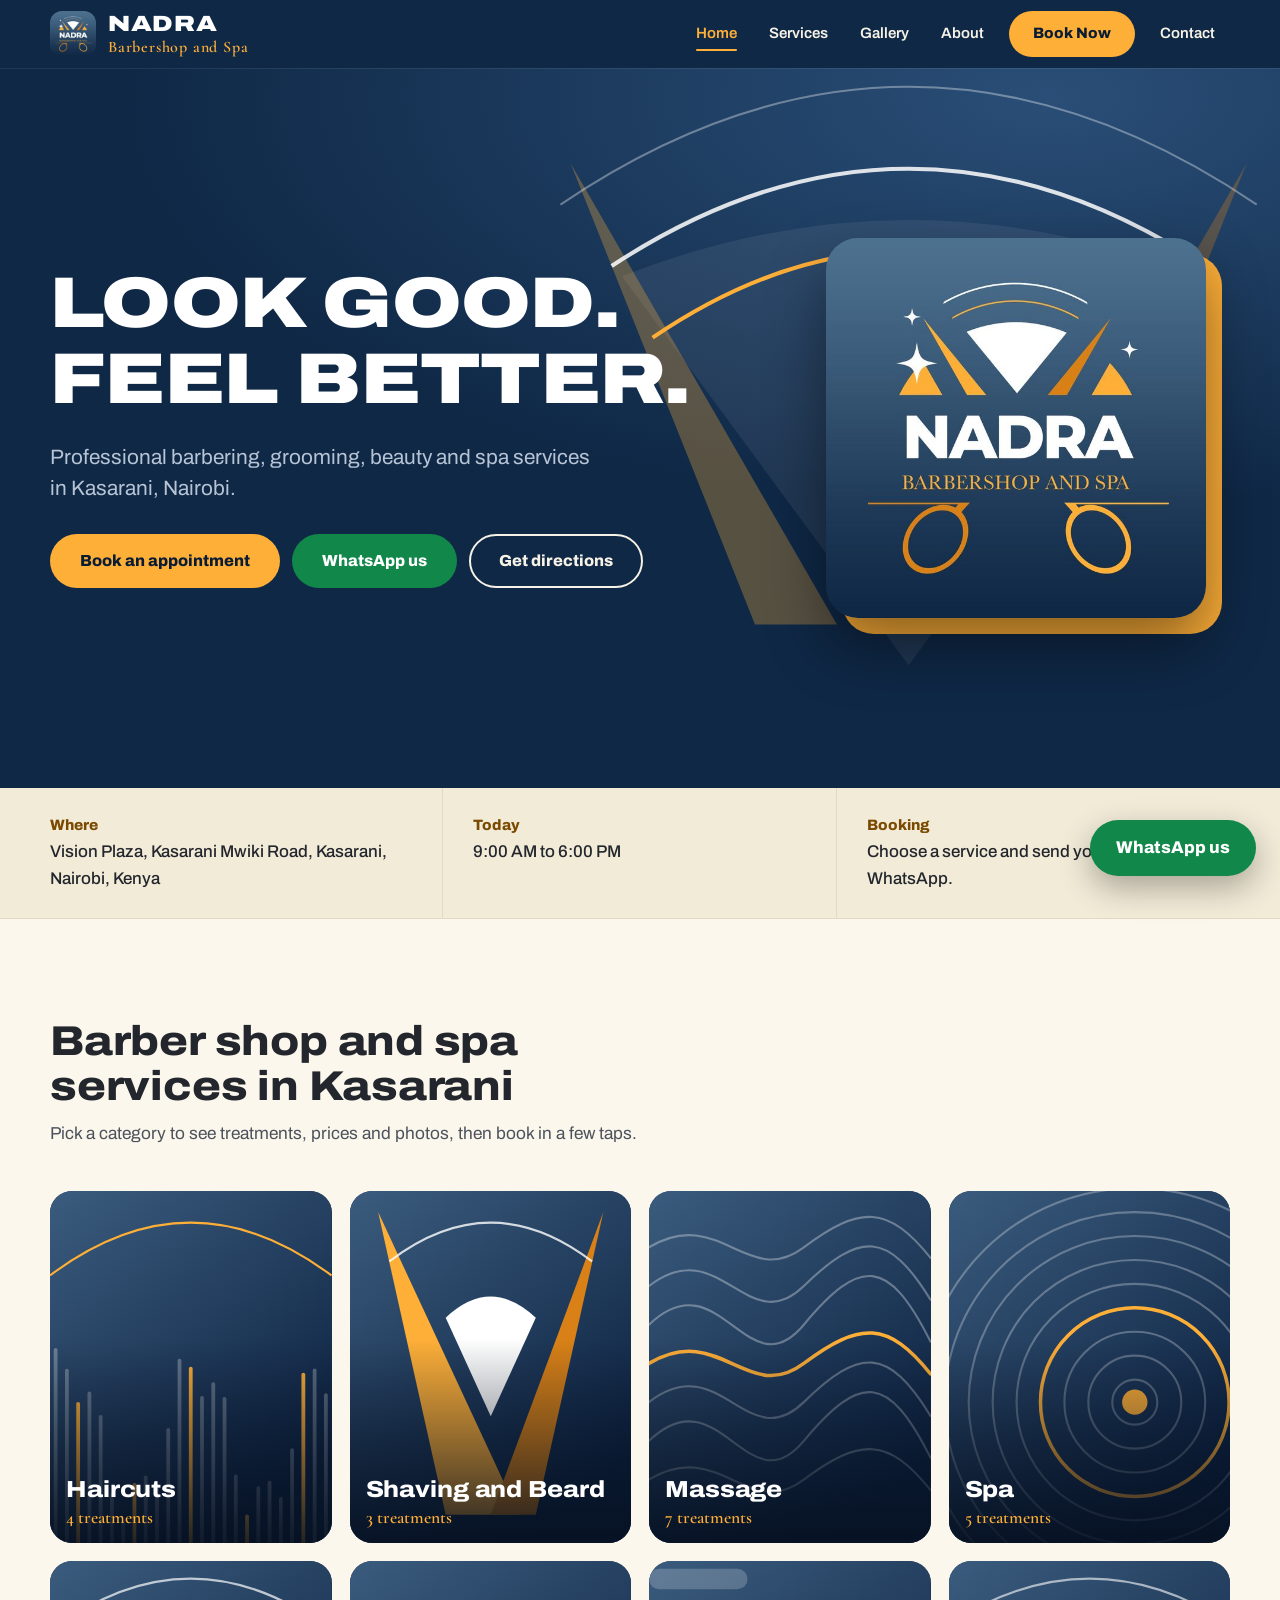
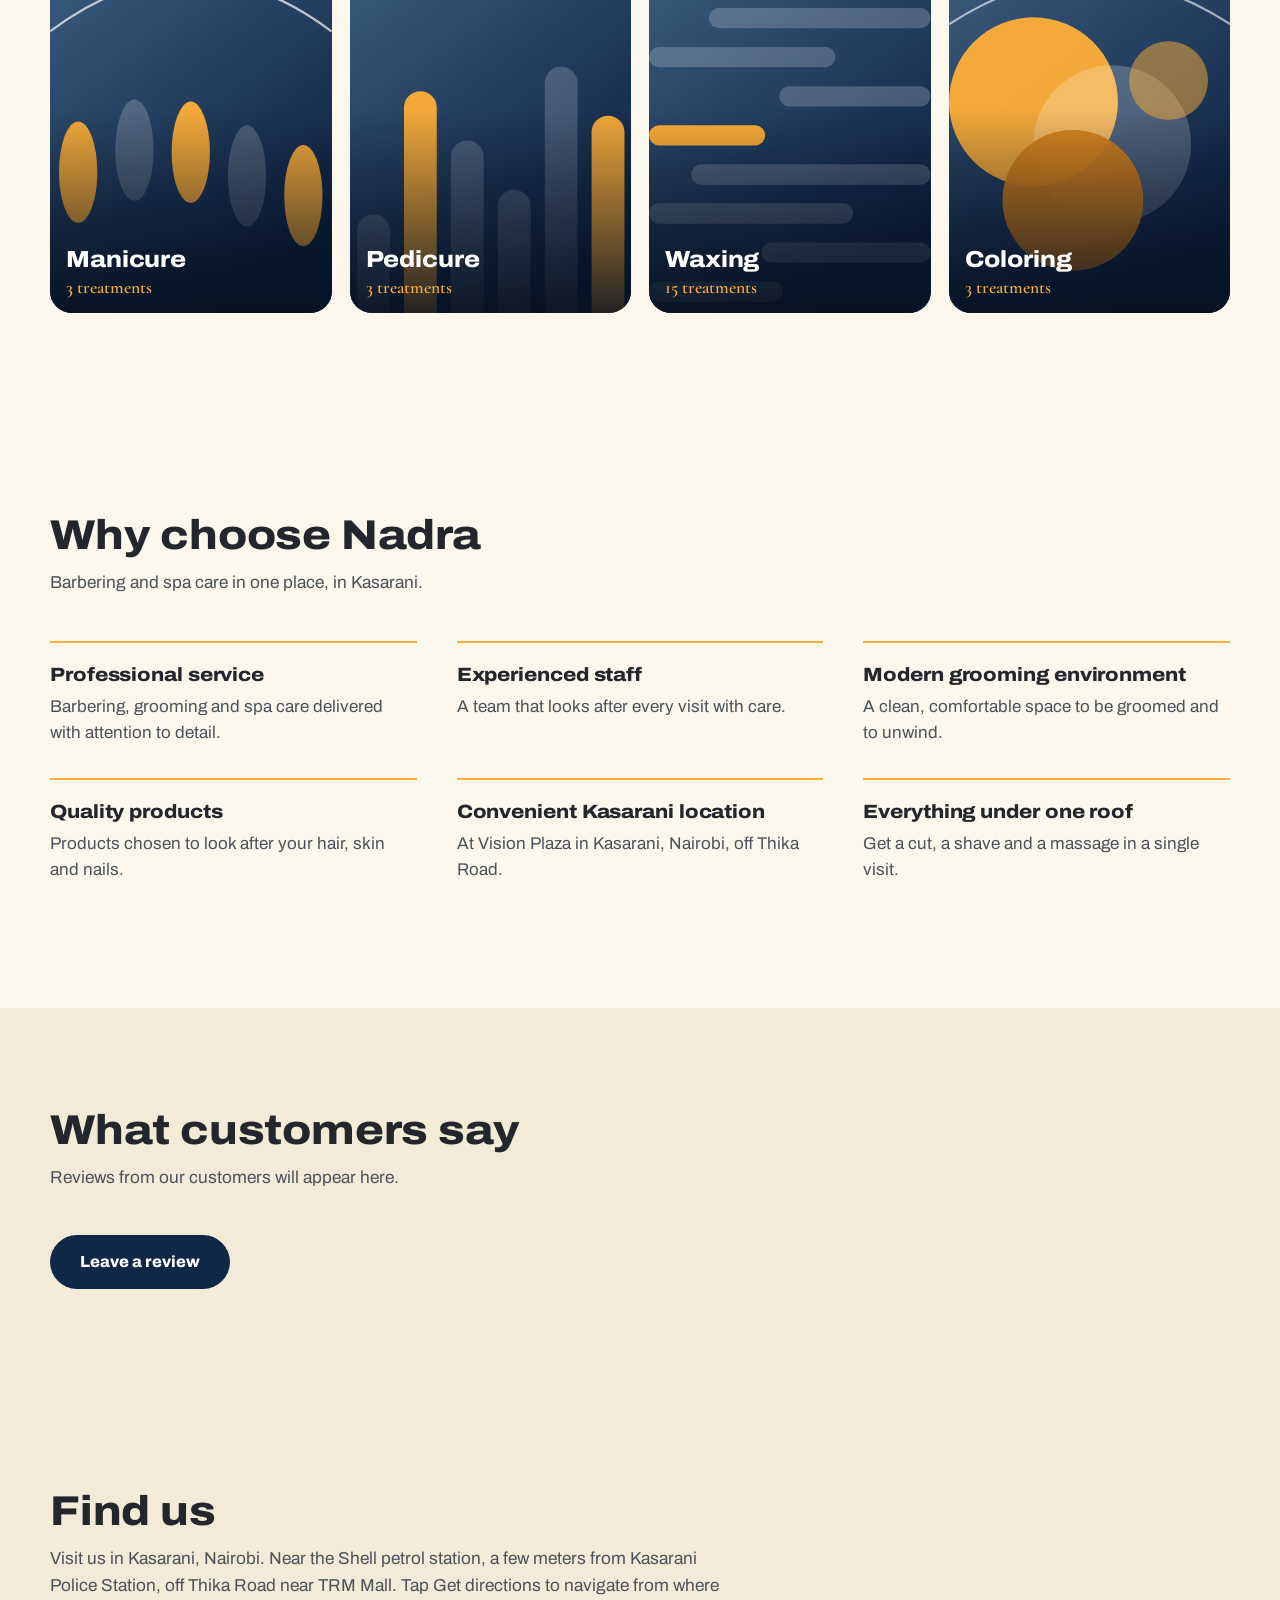
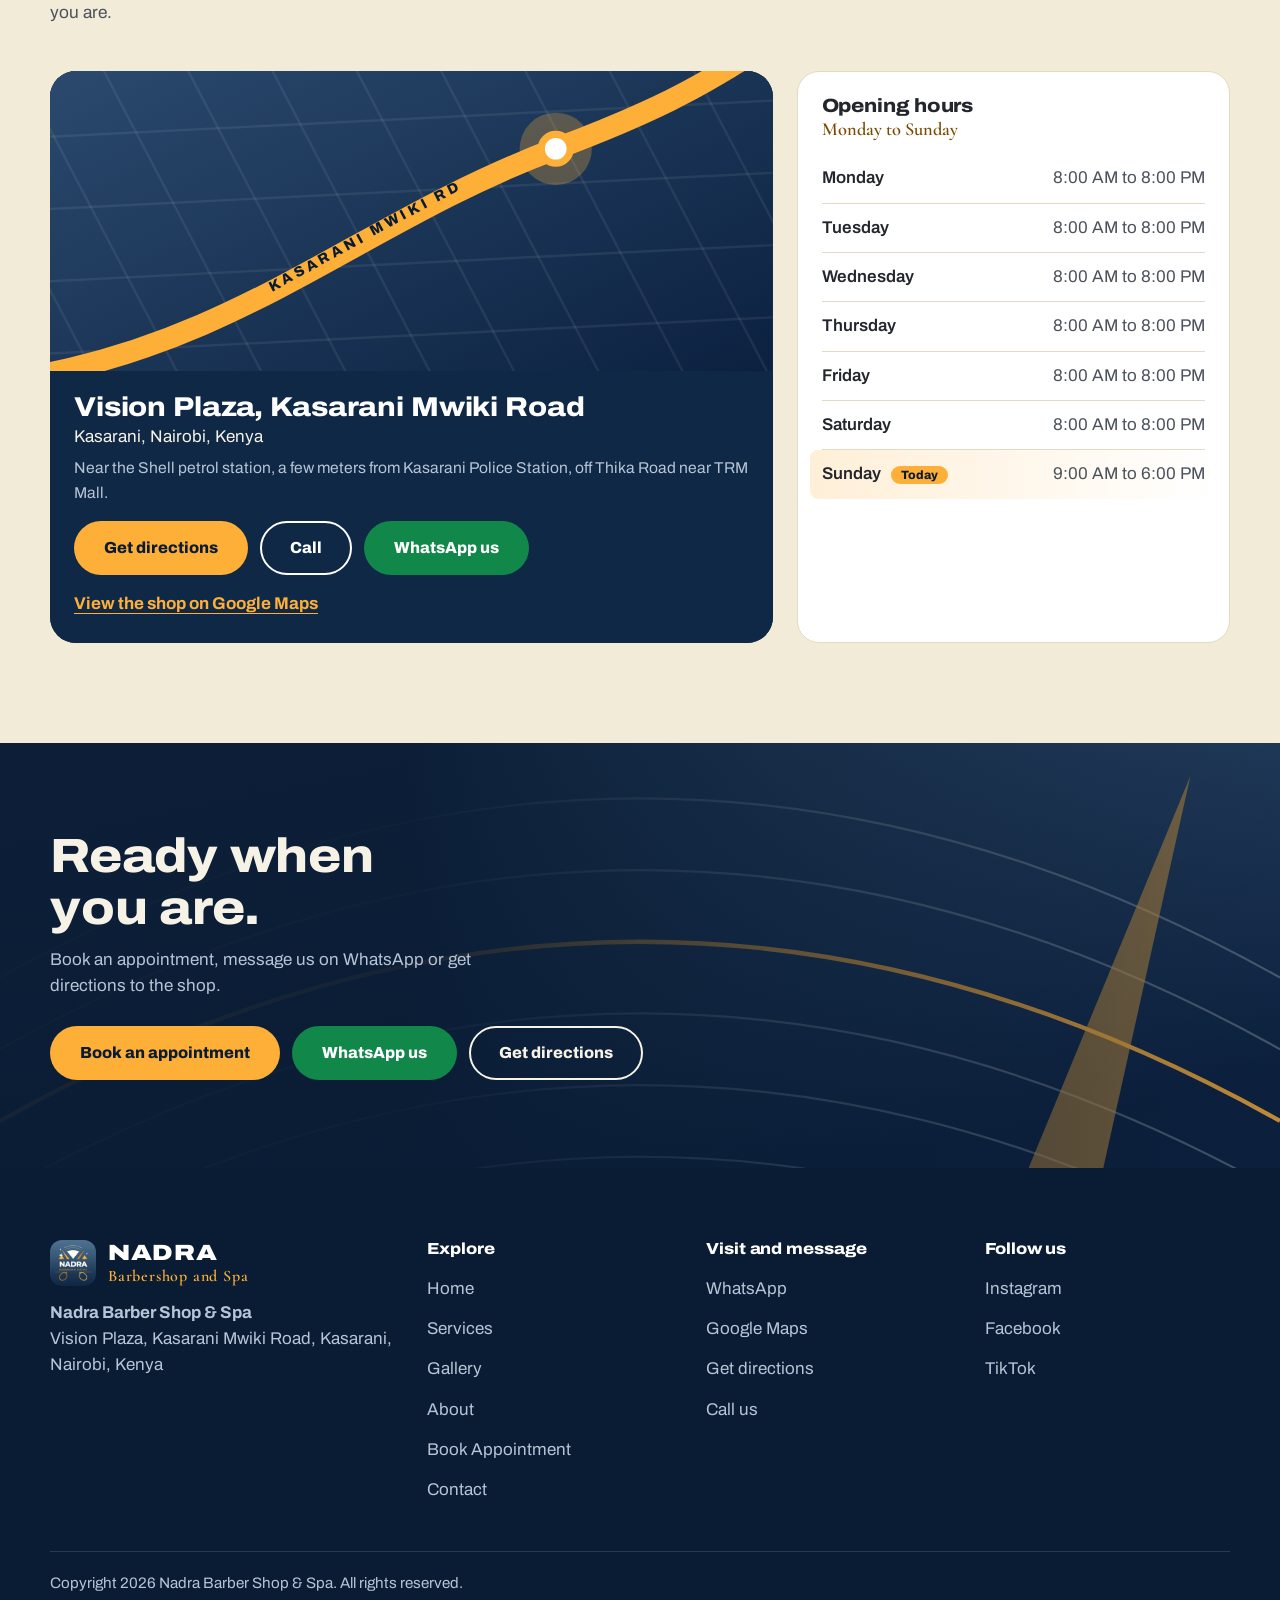
==== commit de0285ed: "Add files via upload" ====
--- a/nadra-barbershop/index.html
+++ b/nadra-barbershop/index.html
@@ -271,6 +271,8 @@
 /* cta band */
 .band{position:relative;overflow:hidden;isolation:isolate;padding:clamp(52px,9vw,88px) 0}
 .band>svg{position:absolute;inset:0;width:100%;height:100%;z-index:-1}
+.band::after{content:"";position:absolute;inset:0;z-index:-1;background:linear-gradient(90deg,rgba(10,28,52,.95) 32%,rgba(10,28,52,.25))}
+@media(max-width:700px){.band::after{background:rgba(10,28,52,.82)}}
 .band h2{max-width:26rem;font-size:clamp(1.9rem,7vw,3rem)}
 .band p{margin-top:12px;max-width:30rem;color:var(--on-dark-2)}
 .band .btn-row{margin-top:26px}
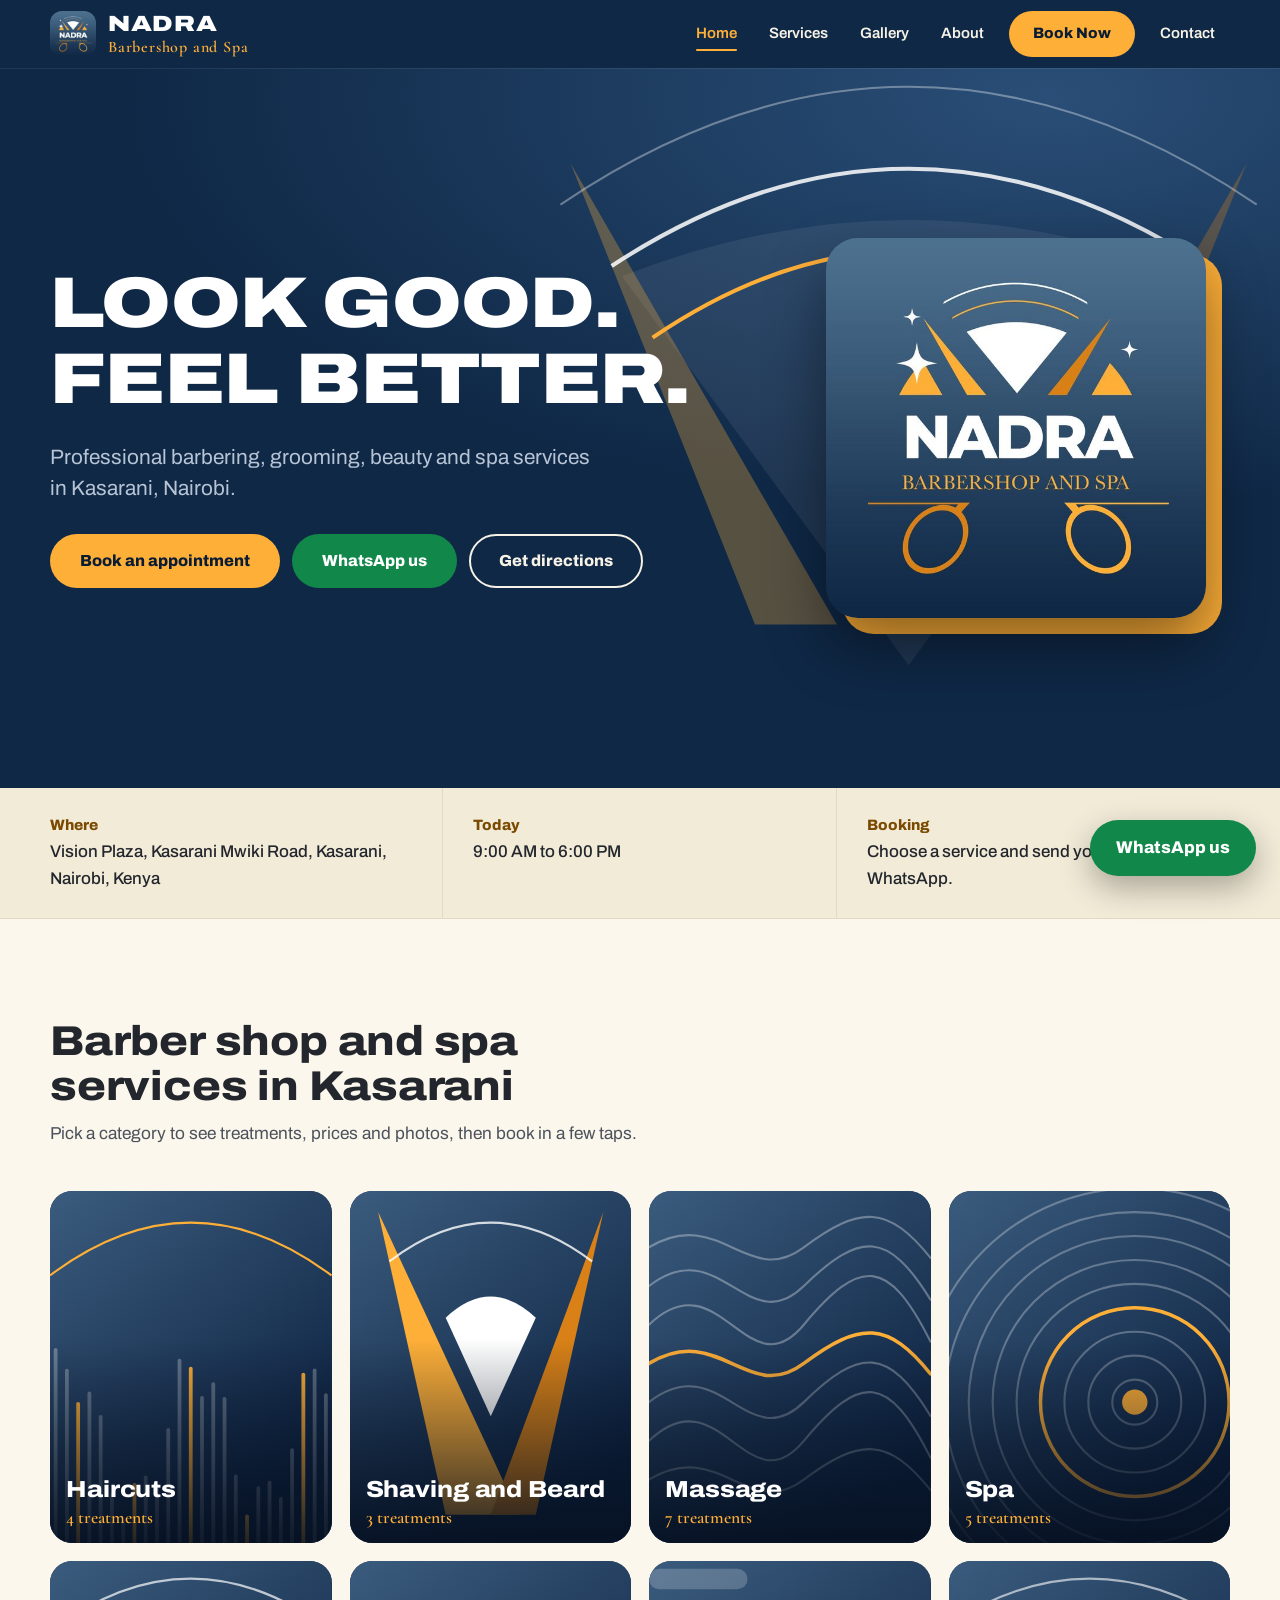
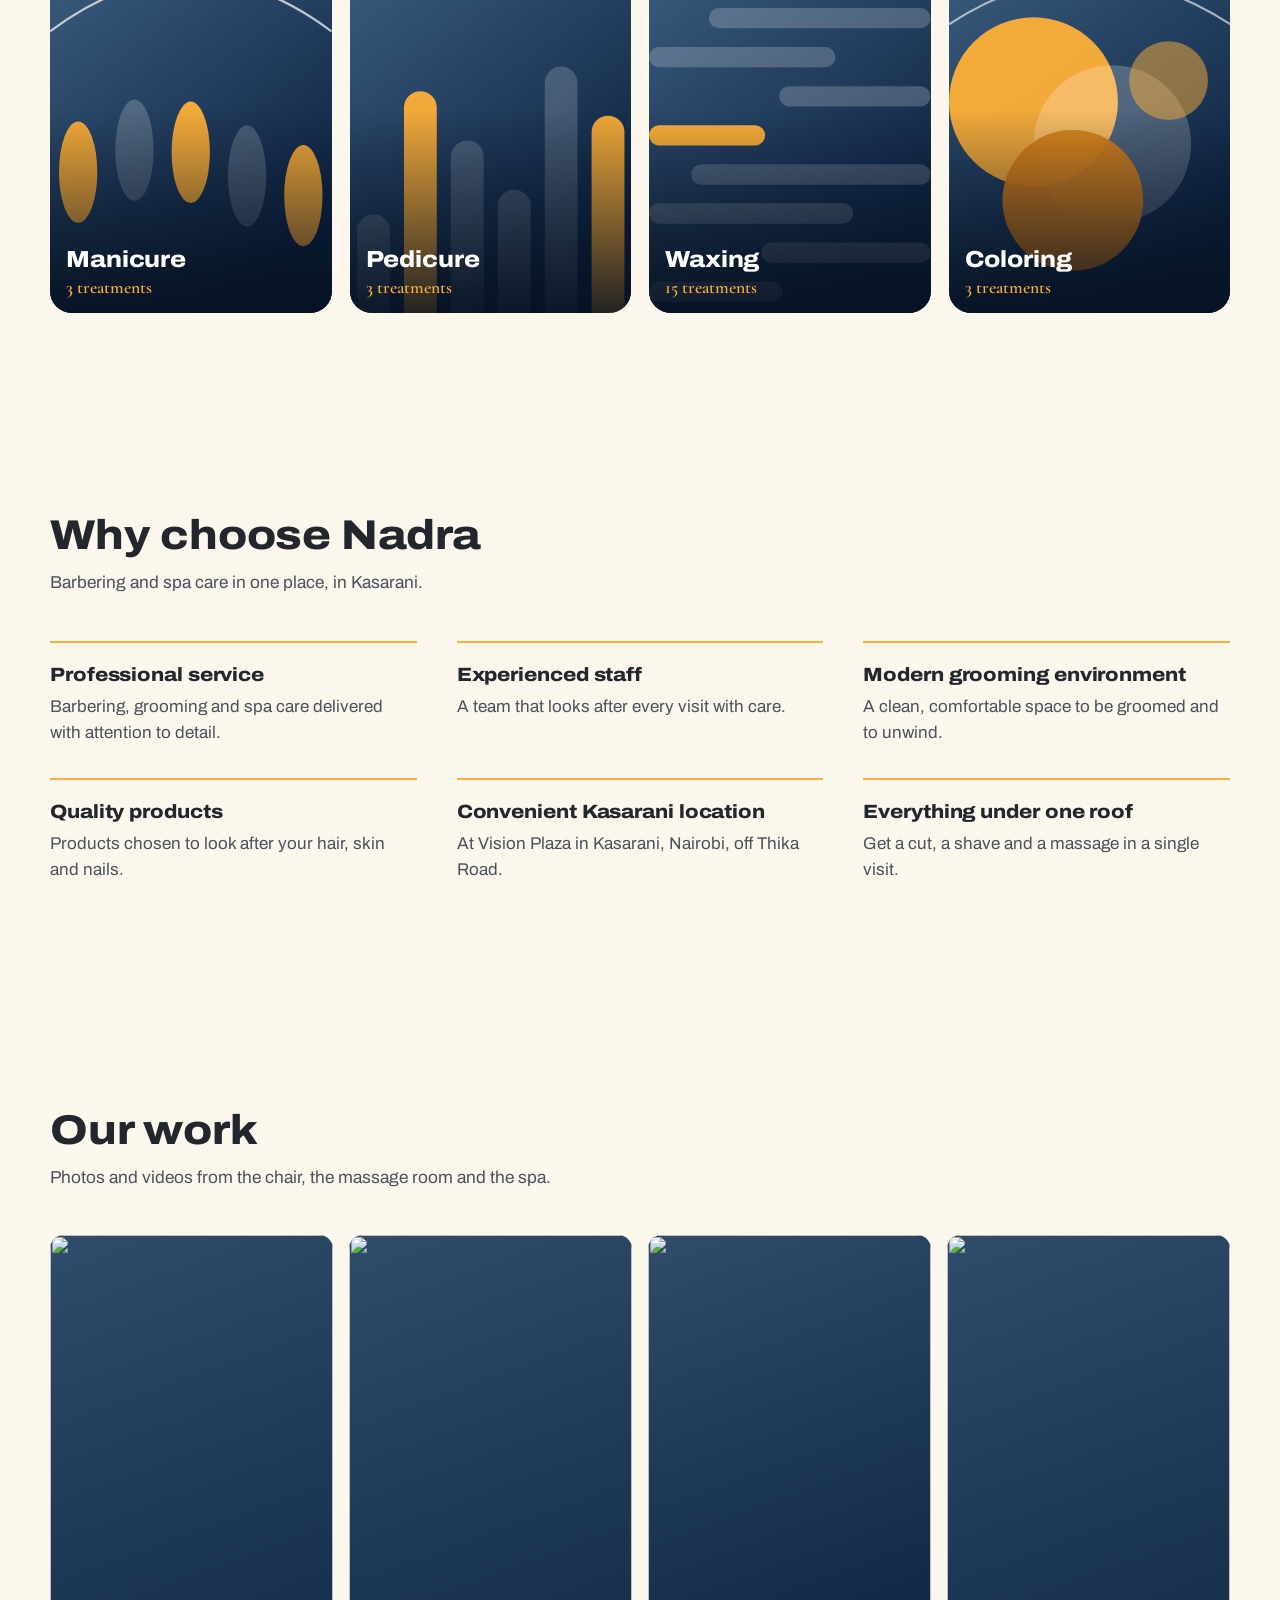
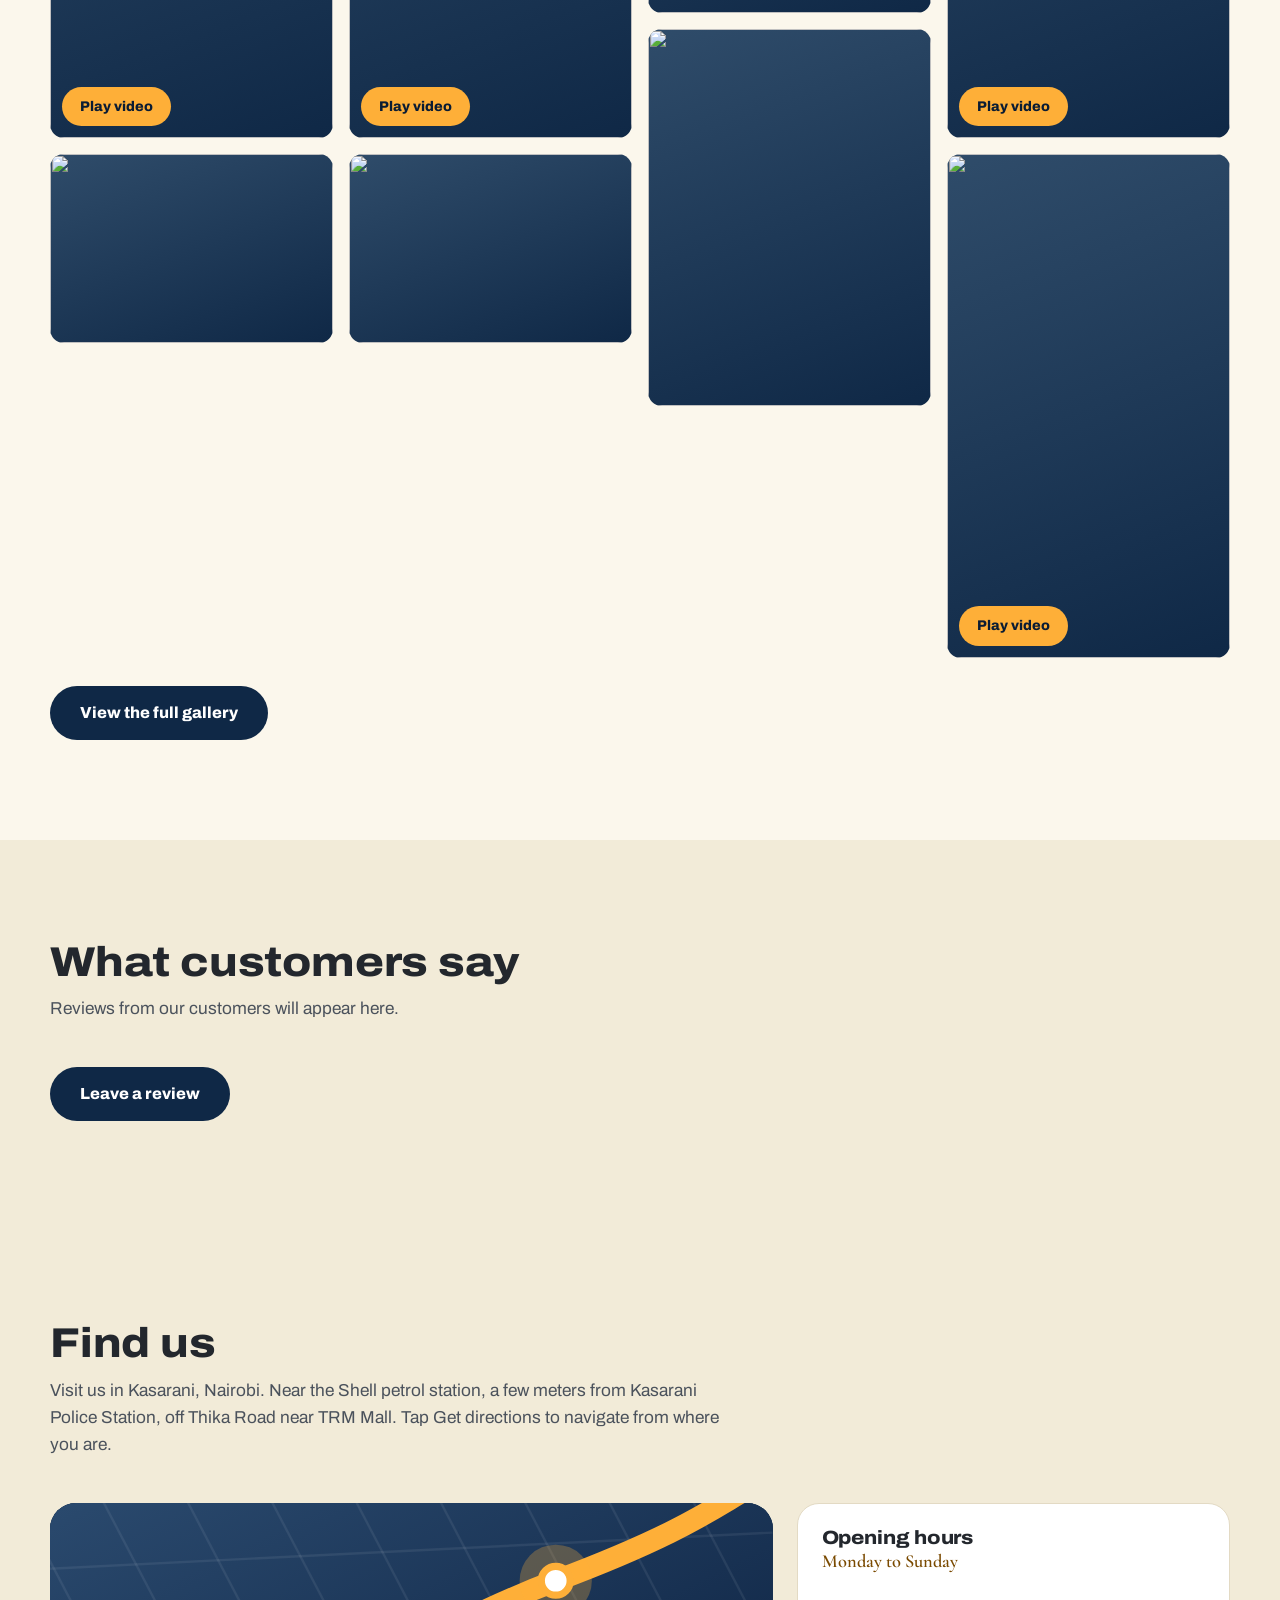
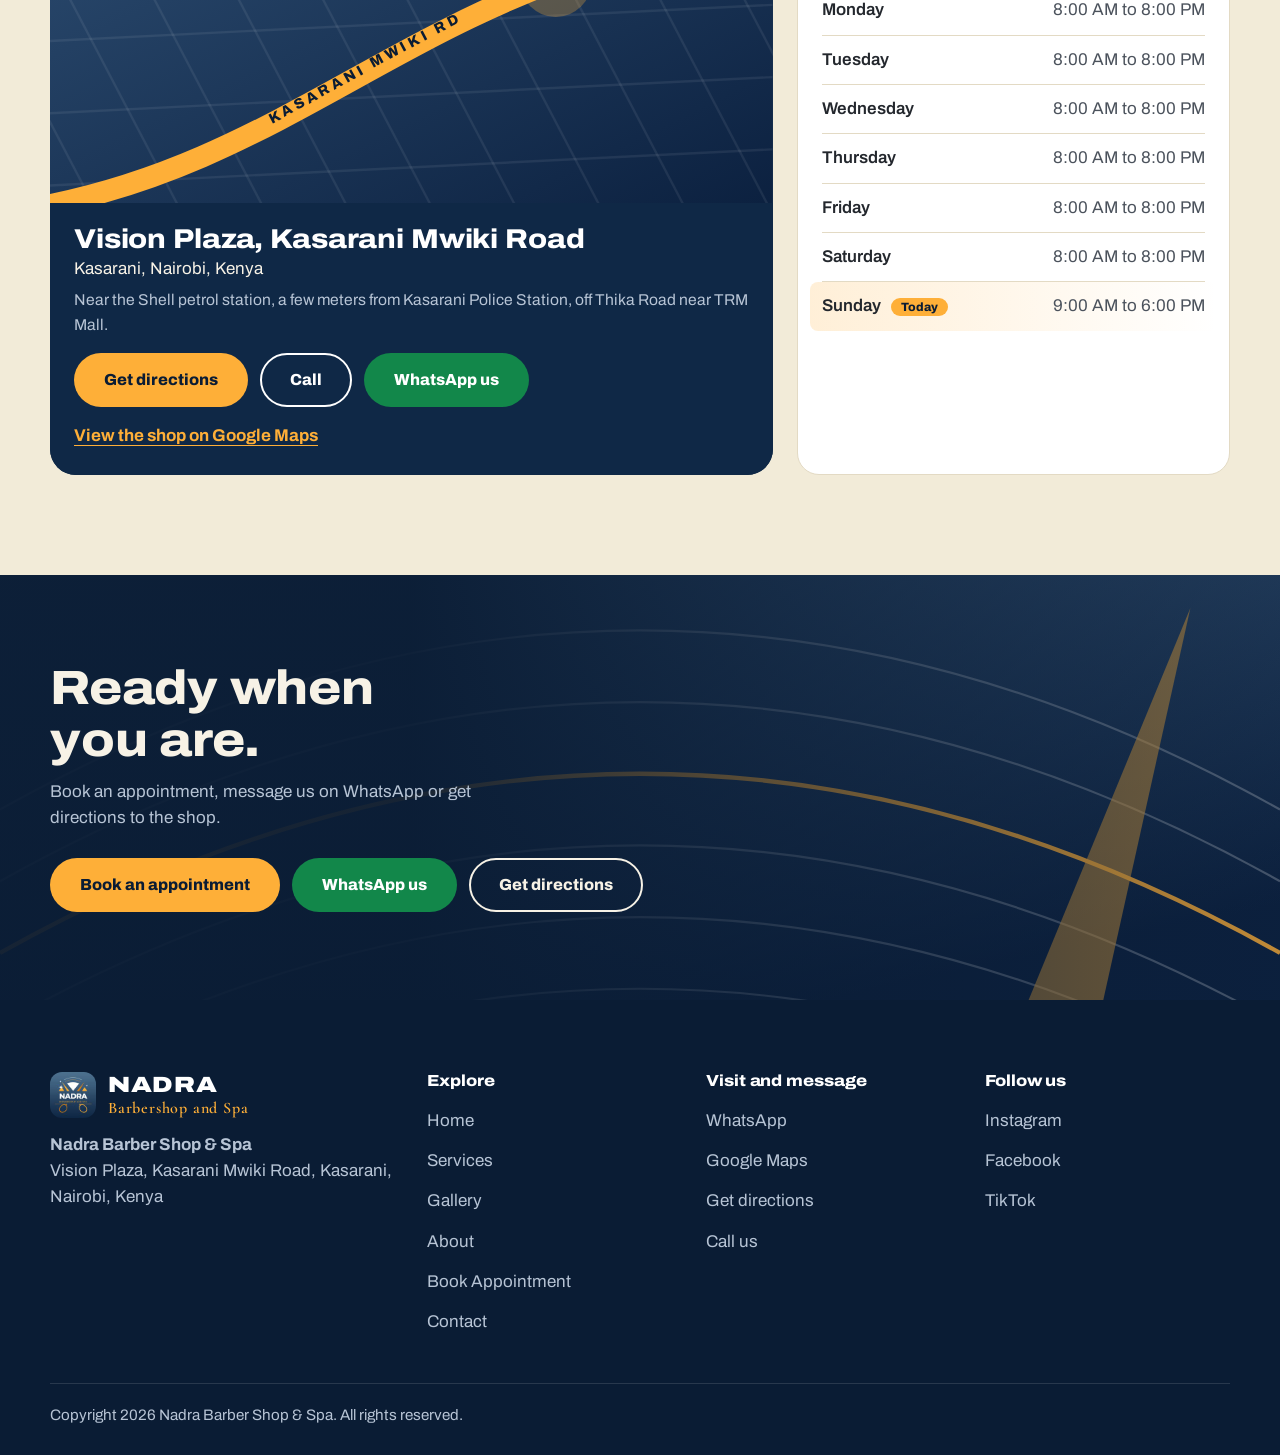
==== commit c31feba9: "Add files via upload" ====
--- a/nadra-barbershop/index.html
+++ b/nadra-barbershop/index.html
@@ -423,7 +423,7 @@
 <body>
 <div id="app"></div>
 <noscript><div class="ns"><h1>Nadra Barber Shop &amp; Spa</h1><p>Professional barbering, grooming, beauty and spa services in Kasarani, Nairobi.</p><p>Vision Plaza, Kasarani Mwiki Road, Kasarani, Nairobi, Kenya</p><h2>Haircuts</h2><p>Clean cuts and sharp finishes, tailored to your style.</p><ul><li>Normal barbering</li><li>Kids shave, below 9 years</li><li>Kids shave, 9 to 18 years</li><li>Dreadlocks retouching</li></ul><h2>Shaving and Beard</h2><p>Shaves, beard work and clean hairlines.</p><ul><li>Hairline</li><li>Beard</li><li>Smooth shave</li></ul><h2>Massage</h2><p>Time to unwind. Choose the massage that suits you.</p><ul><li>Swedish massage</li><li>Deep tissue massage</li><li>Aromatherapy massage</li><li>Hot stone massage</li><li>Head and shoulder massage</li><li>Back massage</li><li>Reflexology</li></ul><h2>Spa</h2><p>Scrubs and facials to refresh your skin.</p><ul><li>Normal scrubbing</li><li>Mini facial</li><li>Deep cleansing facial</li><li>Basic facial</li><li>Body scrub</li></ul><h2>Manicure</h2><p>Neat, well cared for hands.</p><ul><li>Manicure</li><li>Manigel for ladies</li><li>Cut and file</li></ul><h2>Pedicure</h2><p>Comfortable, well finished feet.</p><ul><li>Pedicure</li><li>Pedicure plus gel pedi</li><li>Nadra signature</li></ul><h2>Waxing</h2><p>Smooth results with careful waxing services.</p><ul><li>Brazilian</li><li>Underarm</li><li>Half leg</li><li>Full leg</li><li>Half arm</li><li>Full arm</li><li>Chest</li><li>Stomach</li><li>Stomach and chest</li><li>Bikini hairline</li><li>Hollywood</li><li>Upper lip</li><li>Lower lip</li><li>Eyebrows</li><li>Full face</li></ul><h2>Coloring</h2><p>Hair coloring to refresh your look.</p><ul><li>Cream of Nature</li><li>Black shampoo</li><li>Bigen</li></ul></div></noscript>
-<script type="application/json" id="site-data">{"v":1,"settings":{"name":"Nadra Barber Shop & Spa","tagline":"LOOK GOOD. FEEL BETTER.","intro":"Professional barbering, grooming, beauty and spa services in Kasarani, Nairobi.","seoDescription":"Barbershop and spa in Kasarani, Nairobi, off Thika Road near TRM Mall. Haircuts, shaving, massage, spa, nails, waxing and coloring. Book on WhatsApp.","siteUrl":"https://nadrabarbershop.co.ke/","phone":"0762 606 079","whatsapp":"0762 606 079","email":"","address":"Vision Plaza, Kasarani Mwiki Road","area":"Kasarani, Nairobi, Kenya","landmark":"Near the Shell petrol station, a few meters from Kasarani Police Station, off Thika Road near TRM Mall.","mapQuery":"Nadra barbershop and Spa, Vision Plaza, Kasarani Mwiki Rd, Nairobi","lat":"-1.2186343","lng":"36.8950979","mapUrl":"https://www.google.com/maps?cid=11395040506207071749","mapEmbed":"","instagram":"https://www.instagram.com/nadrabarbershop/","facebook":"https://www.facebook.com/p/Nadra-Barbershop-100088178003343/","tiktok":"https://www.tiktok.com/@nadrabarbershop","youtube":"","googleReviewUrl":"","about":["Nadra Barber Shop & Spa is a barbershop and spa at Vision Plaza in Kasarani, Nairobi, off Thika Road near TRM Mall.","We bring barbering, grooming, massage, spa and beauty services together in one place, so you can get a haircut, a shave and a massage in a single visit."],"highlights":[{"title":"Professional service","text":"Barbering, grooming and spa care delivered with attention to detail."},{"title":"Experienced staff","text":"A team that looks after every visit with care."},{"title":"Modern grooming environment","text":"A clean, comfortable space to be groomed and to unwind."},{"title":"Quality products","text":"Products chosen to look after your hair, skin and nails."},{"title":"Convenient Kasarani location","text":"At Vision Plaza in Kasarani, Nairobi, off Thika Road."},{"title":"Everything under one roof","text":"Get a cut, a shave and a massage in a single visit."}],"hours":[{"day":"Monday","open":"08:00","close":"20:00","closed":false},{"day":"Tuesday","open":"08:00","close":"20:00","closed":false},{"day":"Wednesday","open":"08:00","close":"20:00","closed":false},{"day":"Thursday","open":"08:00","close":"20:00","closed":false},{"day":"Friday","open":"08:00","close":"20:00","closed":false},{"day":"Saturday","open":"08:00","close":"20:00","closed":false},{"day":"Sunday","open":"09:00","close":"18:00","closed":false}],"logoSm":"[data-uri]","logoLg":"[data-uri]"},"categories":[{"id":"haircuts","name":"Haircuts","blurb":"Clean cuts and sharp finishes, tailored to your style.","phrase":"a haircut","cover":"","hidden":false},{"id":"shaving","name":"Shaving and Beard","blurb":"Shaves, beard work and clean hairlines.","phrase":"a shave or beard service","cover":"","hidden":false},{"id":"massage","name":"Massage","blurb":"Time to unwind. Choose the massage that suits you.","phrase":"a massage","cover":"","hidden":false},{"id":"spa","name":"Spa","blurb":"Scrubs and facials to refresh your skin.","phrase":"a spa treatment","cover":"","hidden":false},{"id":"manicure","name":"Manicure","blurb":"Neat, well cared for hands.","phrase":"a manicure","cover":"","hidden":false},{"id":"pedicure","name":"Pedicure","blurb":"Comfortable, well finished feet.","phrase":"a pedicure","cover":"","hidden":false},{"id":"waxing","name":"Waxing","blurb":"Smooth results with careful waxing services.","phrase":"a waxing appointment","cover":"","hidden":false},{"id":"coloring","name":"Coloring","blurb":"Hair coloring to refresh your look.","phrase":"a hair coloring service","cover":"","hidden":false}],"services":[{"id":"svc-haircuts-normal-barbering","cat":"haircuts","name":"Normal barbering","desc":"For adults.","price":"500","duration":"","hidden":false},{"id":"svc-haircuts-kids-shave-below-9-years","cat":"haircuts","name":"Kids shave, below 9 years","desc":"For kids below 9 years.","price":"200","duration":"","hidden":false},{"id":"svc-haircuts-kids-shave-9-to-18-years","cat":"haircuts","name":"Kids shave, 9 to 18 years","desc":"For ages 9 to 18 years.","price":"300","duration":"","hidden":false},{"id":"svc-haircuts-dreadlocks-retouching","cat":"haircuts","name":"Dreadlocks retouching","desc":"","price":"1500","duration":"","hidden":false},{"id":"svc-shaving-hairline","cat":"shaving","name":"Hairline","desc":"","price":"300","duration":"","hidden":false},{"id":"svc-shaving-beard","cat":"shaving","name":"Beard","desc":"","price":"300","duration":"","hidden":false},{"id":"svc-shaving-smooth-shave","cat":"shaving","name":"Smooth shave","desc":"","price":"700","duration":"","hidden":false},{"id":"svc-massage-swedish-massage","cat":"massage","name":"Swedish massage","desc":"","price":"2500","duration":"","hidden":false},{"id":"svc-massage-deep-tissue-massage","cat":"massage","name":"Deep tissue massage","desc":"","price":"3500","duration":"","hidden":false},{"id":"svc-massage-aromatherapy-massage","cat":"massage","name":"Aromatherapy massage","desc":"","price":"4000","duration":"","hidden":false},{"id":"svc-massage-hot-stone-massage","cat":"massage","name":"Hot stone massage","desc":"","price":"5000","duration":"","hidden":false},{"id":"svc-massage-head-and-shoulder-massage","cat":"massage","name":"Head and shoulder massage","desc":"","price":"1000","duration":"","hidden":false},{"id":"svc-massage-back-massage","cat":"massage","name":"Back massage","desc":"","price":"1500","duration":"","hidden":false},{"id":"svc-massage-reflexology","cat":"massage","name":"Reflexology","desc":"","price":"2000","duration":"","hidden":false},{"id":"svc-spa-normal-scrubbing","cat":"spa","name":"Normal scrubbing","desc":"","price":"700","duration":"","hidden":false},{"id":"svc-spa-mini-facial","cat":"spa","name":"Mini facial","desc":"Skin touch. No mask and no steaming.","price":"1500","duration":"","hidden":false},{"id":"svc-spa-deep-cleansing-facial","cat":"spa","name":"Deep cleansing facial","desc":"Simple product deep cleansing with exfoliating and steaming.","price":"2000","duration":"","hidden":false},{"id":"svc-spa-basic-facial","cat":"spa","name":"Basic facial","desc":"Neutrogena facial with exfoliating mask and steaming.","price":"3000","duration":"","hidden":false},{"id":"svc-spa-body-scrub","cat":"spa","name":"Body scrub","desc":"","price":"3000","duration":"","hidden":false},{"id":"svc-manicure-manicure","cat":"manicure","name":"Manicure","desc":"","price":"800","duration":"","hidden":false},{"id":"svc-manicure-manigel-for-ladies","cat":"manicure","name":"Manigel for ladies","desc":"","price":"1200","duration":"","hidden":false},{"id":"svc-manicure-cut-and-file","cat":"manicure","name":"Cut and file","desc":"","price":"500","duration":"","hidden":false},{"id":"svc-pedicure-pedicure","cat":"pedicure","name":"Pedicure","desc":"","price":"1500","duration":"","hidden":false},{"id":"svc-pedicure-pedicure-plus-gel-pedi","cat":"pedicure","name":"Pedicure plus gel pedi","desc":"","price":"2000","duration":"","hidden":false},{"id":"svc-pedicure-nadra-signature","cat":"pedicure","name":"Nadra signature","desc":"Honey, cucumber, oranges and foil.","price":"2800","duration":"","hidden":false},{"id":"svc-waxing-brazilian","cat":"waxing","name":"Brazilian","desc":"","price":"1500","duration":"","hidden":false},{"id":"svc-waxing-underarm","cat":"waxing","name":"Underarm","desc":"","price":"800","duration":"","hidden":false},{"id":"svc-waxing-half-leg","cat":"waxing","name":"Half leg","desc":"","price":"1500","duration":"","hidden":false},{"id":"svc-waxing-full-leg","cat":"waxing","name":"Full leg","desc":"","price":"2000","duration":"","hidden":false},{"id":"svc-waxing-half-arm","cat":"waxing","name":"Half arm","desc":"","price":"800","duration":"","hidden":false},{"id":"svc-waxing-full-arm","cat":"waxing","name":"Full arm","desc":"","price":"1500","duration":"","hidden":false},{"id":"svc-waxing-chest","cat":"waxing","name":"Chest","desc":"","price":"1500","duration":"","hidden":false},{"id":"svc-waxing-stomach","cat":"waxing","name":"Stomach","desc":"","price":"1500","duration":"","hidden":false},{"id":"svc-waxing-stomach-and-chest","cat":"waxing","name":"Stomach and chest","desc":"","price":"2000","duration":"","hidden":false},{"id":"svc-waxing-bikini-hairline","cat":"waxing","name":"Bikini hairline","desc":"Women only.","price":"1000","duration":"","hidden":false},{"id":"svc-waxing-hollywood","cat":"waxing","name":"Hollywood","desc":"","price":"4500","duration":"","hidden":false},{"id":"svc-waxing-upper-lip","cat":"waxing","name":"Upper lip","desc":"","price":"300","duration":"","hidden":false},{"id":"svc-waxing-lower-lip","cat":"waxing","name":"Lower lip","desc":"","price":"300","duration":"","hidden":false},{"id":"svc-waxing-eyebrows","cat":"waxing","name":"Eyebrows","desc":"","price":"500","duration":"","hidden":false},{"id":"svc-waxing-full-face","cat":"waxing","name":"Full face","desc":"","price":"1500","duration":"","hidden":false},{"id":"svc-coloring-cream-of-nature","cat":"coloring","name":"Cream of Nature","desc":"","price":"2000","duration":"","hidden":false},{"id":"svc-coloring-black-shampoo","cat":"coloring","name":"Black shampoo","desc":"","price":"1000","duration":"","hidden":false},{"id":"svc-coloring-bigen","cat":"coloring","name":"Bigen","desc":"","price":"1500","duration":"","hidden":false}],"media":[],"reviews":[]}</script>
+<script type="application/json" id="site-data">{"v":1,"settings":{"name":"Nadra Barber Shop & Spa","tagline":"LOOK GOOD. FEEL BETTER.","intro":"Professional barbering, grooming, beauty and spa services in Kasarani, Nairobi.","seoDescription":"Barbershop and spa in Kasarani, Nairobi, off Thika Road near TRM Mall. Haircuts, shaving, massage, spa, nails, waxing and coloring. Book on WhatsApp.","siteUrl":"https://nadrabarbershop.co.ke/","phone":"0762 606 079","whatsapp":"0762 606 079","email":"","address":"Vision Plaza, Kasarani Mwiki Road","area":"Kasarani, Nairobi, Kenya","landmark":"Near the Shell petrol station, a few meters from Kasarani Police Station, off Thika Road near TRM Mall.","mapQuery":"Nadra barbershop and Spa, Vision Plaza, Kasarani Mwiki Rd, Nairobi","lat":"-1.2186343","lng":"36.8950979","mapUrl":"https://www.google.com/maps?cid=11395040506207071749","mapEmbed":"","instagram":"https://www.instagram.com/nadrabarbershop/","facebook":"https://www.facebook.com/p/Nadra-Barbershop-100088178003343/","tiktok":"https://www.tiktok.com/@nadrabarbershop","youtube":"","googleReviewUrl":"","about":["Nadra Barber Shop & Spa is a barbershop and spa at Vision Plaza in Kasarani, Nairobi, off Thika Road near TRM Mall.","We bring barbering, grooming, massage, spa and beauty services together in one place, so you can get a haircut, a shave and a massage in a single visit."],"highlights":[{"title":"Professional service","text":"Barbering, grooming and spa care delivered with attention to detail."},{"title":"Experienced staff","text":"A team that looks after every visit with care."},{"title":"Modern grooming environment","text":"A clean, comfortable space to be groomed and to unwind."},{"title":"Quality products","text":"Products chosen to look after your hair, skin and nails."},{"title":"Convenient Kasarani location","text":"At Vision Plaza in Kasarani, Nairobi, off Thika Road."},{"title":"Everything under one roof","text":"Get a cut, a shave and a massage in a single visit."}],"hours":[{"day":"Monday","open":"08:00","close":"20:00","closed":false},{"day":"Tuesday","open":"08:00","close":"20:00","closed":false},{"day":"Wednesday","open":"08:00","close":"20:00","closed":false},{"day":"Thursday","open":"08:00","close":"20:00","closed":false},{"day":"Friday","open":"08:00","close":"20:00","closed":false},{"day":"Saturday","open":"08:00","close":"20:00","closed":false},{"day":"Sunday","open":"09:00","close":"18:00","closed":false}],"logoSm":"[data-uri]","logoLg":"[data-uri]"},"categories":[{"id":"haircuts","name":"Haircuts","blurb":"Clean cuts and sharp finishes, tailored to your style.","phrase":"a haircut","cover":"","hidden":false},{"id":"shaving","name":"Shaving and Beard","blurb":"Shaves, beard work and clean hairlines.","phrase":"a shave or beard service","cover":"","hidden":false},{"id":"massage","name":"Massage","blurb":"Time to unwind. Choose the massage that suits you.","phrase":"a massage","cover":"","hidden":false},{"id":"spa","name":"Spa","blurb":"Scrubs and facials to refresh your skin.","phrase":"a spa treatment","cover":"","hidden":false},{"id":"manicure","name":"Manicure","blurb":"Neat, well cared for hands.","phrase":"a manicure","cover":"","hidden":false},{"id":"pedicure","name":"Pedicure","blurb":"Comfortable, well finished feet.","phrase":"a pedicure","cover":"","hidden":false},{"id":"waxing","name":"Waxing","blurb":"Smooth results with careful waxing services.","phrase":"a waxing appointment","cover":"","hidden":false},{"id":"coloring","name":"Coloring","blurb":"Hair coloring to refresh your look.","phrase":"a hair coloring service","cover":"","hidden":false}],"services":[{"id":"svc-haircuts-normal-barbering","cat":"haircuts","name":"Normal barbering","desc":"For adults.","price":"500","duration":"","hidden":false},{"id":"svc-haircuts-kids-shave-below-9-years","cat":"haircuts","name":"Kids shave, below 9 years","desc":"For kids below 9 years.","price":"200","duration":"","hidden":false},{"id":"svc-haircuts-kids-shave-9-to-18-years","cat":"haircuts","name":"Kids shave, 9 to 18 years","desc":"For ages 9 to 18 years.","price":"300","duration":"","hidden":false},{"id":"svc-haircuts-dreadlocks-retouching","cat":"haircuts","name":"Dreadlocks retouching","desc":"","price":"1500","duration":"","hidden":false},{"id":"svc-shaving-hairline","cat":"shaving","name":"Hairline","desc":"","price":"300","duration":"","hidden":false},{"id":"svc-shaving-beard","cat":"shaving","name":"Beard","desc":"","price":"300","duration":"","hidden":false},{"id":"svc-shaving-smooth-shave","cat":"shaving","name":"Smooth shave","desc":"","price":"700","duration":"","hidden":false},{"id":"svc-massage-swedish-massage","cat":"massage","name":"Swedish massage","desc":"","price":"2500","duration":"","hidden":false},{"id":"svc-massage-deep-tissue-massage","cat":"massage","name":"Deep tissue massage","desc":"","price":"3500","duration":"","hidden":false},{"id":"svc-massage-aromatherapy-massage","cat":"massage","name":"Aromatherapy massage","desc":"","price":"4000","duration":"","hidden":false},{"id":"svc-massage-hot-stone-massage","cat":"massage","name":"Hot stone massage","desc":"","price":"5000","duration":"","hidden":false},{"id":"svc-massage-head-and-shoulder-massage","cat":"massage","name":"Head and shoulder massage","desc":"","price":"1000","duration":"","hidden":false},{"id":"svc-massage-back-massage","cat":"massage","name":"Back massage","desc":"","price":"1500","duration":"","hidden":false},{"id":"svc-massage-reflexology","cat":"massage","name":"Reflexology","desc":"","price":"2000","duration":"","hidden":false},{"id":"svc-spa-normal-scrubbing","cat":"spa","name":"Normal scrubbing","desc":"","price":"700","duration":"","hidden":false},{"id":"svc-spa-mini-facial","cat":"spa","name":"Mini facial","desc":"Skin touch. No mask and no steaming.","price":"1500","duration":"","hidden":false},{"id":"svc-spa-deep-cleansing-facial","cat":"spa","name":"Deep cleansing facial","desc":"Simple product deep cleansing with exfoliating and steaming.","price":"2000","duration":"","hidden":false},{"id":"svc-spa-basic-facial","cat":"spa","name":"Basic facial","desc":"Neutrogena facial with exfoliating mask and steaming.","price":"3000","duration":"","hidden":false},{"id":"svc-spa-body-scrub","cat":"spa","name":"Body scrub","desc":"","price":"3000","duration":"","hidden":false},{"id":"svc-manicure-manicure","cat":"manicure","name":"Manicure","desc":"","price":"800","duration":"","hidden":false},{"id":"svc-manicure-manigel-for-ladies","cat":"manicure","name":"Manigel for ladies","desc":"","price":"1200","duration":"","hidden":false},{"id":"svc-manicure-cut-and-file","cat":"manicure","name":"Cut and file","desc":"","price":"500","duration":"","hidden":false},{"id":"svc-pedicure-pedicure","cat":"pedicure","name":"Pedicure","desc":"","price":"1500","duration":"","hidden":false},{"id":"svc-pedicure-pedicure-plus-gel-pedi","cat":"pedicure","name":"Pedicure plus gel pedi","desc":"","price":"2000","duration":"","hidden":false},{"id":"svc-pedicure-nadra-signature","cat":"pedicure","name":"Nadra signature","desc":"Honey, cucumber, oranges and foil.","price":"2800","duration":"","hidden":false},{"id":"svc-waxing-brazilian","cat":"waxing","name":"Brazilian","desc":"","price":"1500","duration":"","hidden":false},{"id":"svc-waxing-underarm","cat":"waxing","name":"Underarm","desc":"","price":"800","duration":"","hidden":false},{"id":"svc-waxing-half-leg","cat":"waxing","name":"Half leg","desc":"","price":"1500","duration":"","hidden":false},{"id":"svc-waxing-full-leg","cat":"waxing","name":"Full leg","desc":"","price":"2000","duration":"","hidden":false},{"id":"svc-waxing-half-arm","cat":"waxing","name":"Half arm","desc":"","price":"800","duration":"","hidden":false},{"id":"svc-waxing-full-arm","cat":"waxing","name":"Full arm","desc":"","price":"1500","duration":"","hidden":false},{"id":"svc-waxing-chest","cat":"waxing","name":"Chest","desc":"","price":"1500","duration":"","hidden":false},{"id":"svc-waxing-stomach","cat":"waxing","name":"Stomach","desc":"","price":"1500","duration":"","hidden":false},{"id":"svc-waxing-stomach-and-chest","cat":"waxing","name":"Stomach and chest","desc":"","price":"2000","duration":"","hidden":false},{"id":"svc-waxing-bikini-hairline","cat":"waxing","name":"Bikini hairline","desc":"Women only.","price":"1000","duration":"","hidden":false},{"id":"svc-waxing-hollywood","cat":"waxing","name":"Hollywood","desc":"","price":"4500","duration":"","hidden":false},{"id":"svc-waxing-upper-lip","cat":"waxing","name":"Upper lip","desc":"","price":"300","duration":"","hidden":false},{"id":"svc-waxing-lower-lip","cat":"waxing","name":"Lower lip","desc":"","price":"300","duration":"","hidden":false},{"id":"svc-waxing-eyebrows","cat":"waxing","name":"Eyebrows","desc":"","price":"500","duration":"","hidden":false},{"id":"svc-waxing-full-face","cat":"waxing","name":"Full face","desc":"","price":"1500","duration":"","hidden":false},{"id":"svc-coloring-cream-of-nature","cat":"coloring","name":"Cream of Nature","desc":"","price":"2000","duration":"","hidden":false},{"id":"svc-coloring-black-shampoo","cat":"coloring","name":"Black shampoo","desc":"","price":"1000","duration":"","hidden":false},{"id":"svc-coloring-bigen","cat":"coloring","name":"Bigen","desc":"","price":"1500","duration":"","hidden":false}],"media":[{"id":"m-1vn3fq","cat":"haircuts","type":"video","caption":"","w":720,"h":1280},{"id":"m-t98jwy","cat":"haircuts","type":"image","caption":"","w":1200,"h":800},{"id":"m-kefp8u","cat":"haircuts","type":"video","caption":"","w":720,"h":1280},{"id":"m-jb5pim","cat":"haircuts","type":"image","caption":"","w":1200,"h":800},{"id":"m-hbyty0","cat":"haircuts","type":"image","caption":"","w":900,"h":1200},{"id":"m-yja42n","cat":"shaving","type":"image","caption":"","w":900,"h":1200},{"id":"m-3xxz6b","cat":"massage","type":"video","caption":"","w":720,"h":1280},{"id":"m-but9eo","cat":"massage","type":"video","caption":"","w":720,"h":1280},{"id":"m-ogqbro","cat":"massage","type":"video","caption":"","w":720,"h":1280},{"id":"m-hxchga","cat":"spa","type":"video","caption":"","w":720,"h":1280},{"id":"m-u6s0oq","cat":"manicure","type":"video","caption":"","w":360,"h":640},{"id":"m-vi5wfo","cat":"manicure","type":"video","caption":"","w":720,"h":1280},{"id":"m-sauxxo","cat":"pedicure","type":"video","caption":"","w":720,"h":1280},{"id":"m-tra2lf","cat":"waxing","type":"video","caption":"","w":720,"h":1280},{"id":"m-lazkvn","cat":"waxing","type":"video","caption":"","w":720,"h":1280},{"id":"m-518evk","cat":"waxing","type":"video","caption":"","w":720,"h":1280},{"id":"m-94h5yc","cat":"coloring","type":"image","caption":"","w":900,"h":1200},{"id":"m-ryufs4","cat":"coloring","type":"image","caption":"","w":900,"h":1200},{"id":"m-l8q9go","cat":"coloring","type":"image","caption":"","w":900,"h":1200}],"reviews":[]}</script>
 <script id="app-js">function buildDocument(css, js, state, media) {
   var s = state.settings || {};
   var escA = function (v) {
@@ -1819,6 +1819,6 @@
 
 })();
 </script>
-<script type="application/json" id="media-data">{}</script>
+<script type="application/json" id="media-data">{"m-1vn3fq":"media/m-1vn3fq.mp4","m-1vn3fq_p":"media/m-1vn3fq_p.jpg","m-t98jwy":"media/m-t98jwy.jpg","m-kefp8u":"media/m-kefp8u.mp4","m-kefp8u_p":"media/m-kefp8u_p.jpg","m-jb5pim":"media/m-jb5pim.jpg","m-hbyty0":"media/m-hbyty0.jpg","m-yja42n":"media/m-yja42n.jpg","m-3xxz6b":"media/m-3xxz6b.mp4","m-3xxz6b_p":"media/m-3xxz6b_p.jpg","m-but9eo":"media/m-but9eo.mp4","m-but9eo_p":"media/m-but9eo_p.jpg","m-ogqbro":"media/m-ogqbro.mp4","m-ogqbro_p":"media/m-ogqbro_p.jpg","m-hxchga":"media/m-hxchga.mp4","m-hxchga_p":"media/m-hxchga_p.jpg","m-u6s0oq":"media/m-u6s0oq.mp4","m-u6s0oq_p":"media/m-u6s0oq_p.jpg","m-vi5wfo":"media/m-vi5wfo.mp4","m-vi5wfo_p":"media/m-vi5wfo_p.jpg","m-sauxxo":"media/m-sauxxo.mp4","m-sauxxo_p":"media/m-sauxxo_p.jpg","m-tra2lf":"media/m-tra2lf.mp4","m-tra2lf_p":"media/m-tra2lf_p.jpg","m-lazkvn":"media/m-lazkvn.mp4","m-lazkvn_p":"media/m-lazkvn_p.jpg","m-518evk":"media/m-518evk.mp4","m-518evk_p":"media/m-518evk_p.jpg","m-94h5yc":"media/m-94h5yc.jpg","m-ryufs4":"media/m-ryufs4.jpg","m-l8q9go":"media/m-l8q9go.jpg"}</script>
 </body>
 </html>
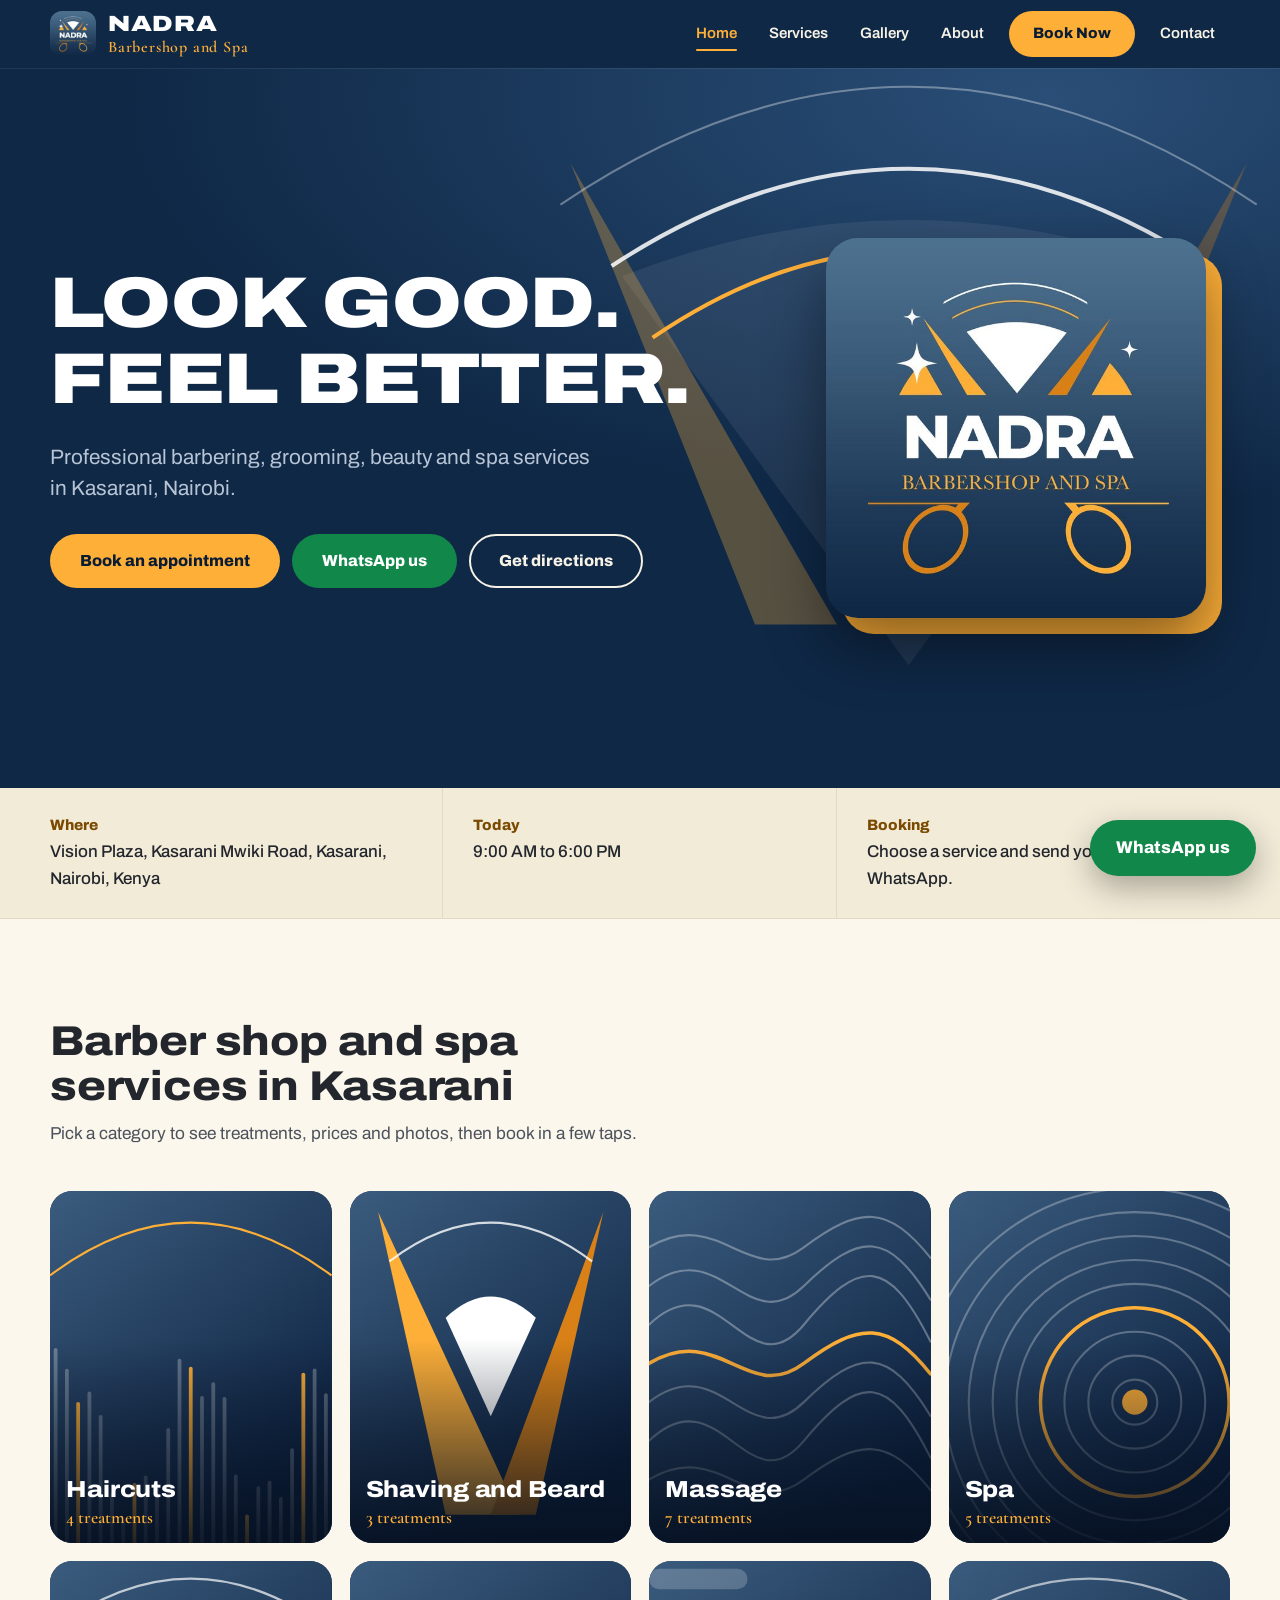
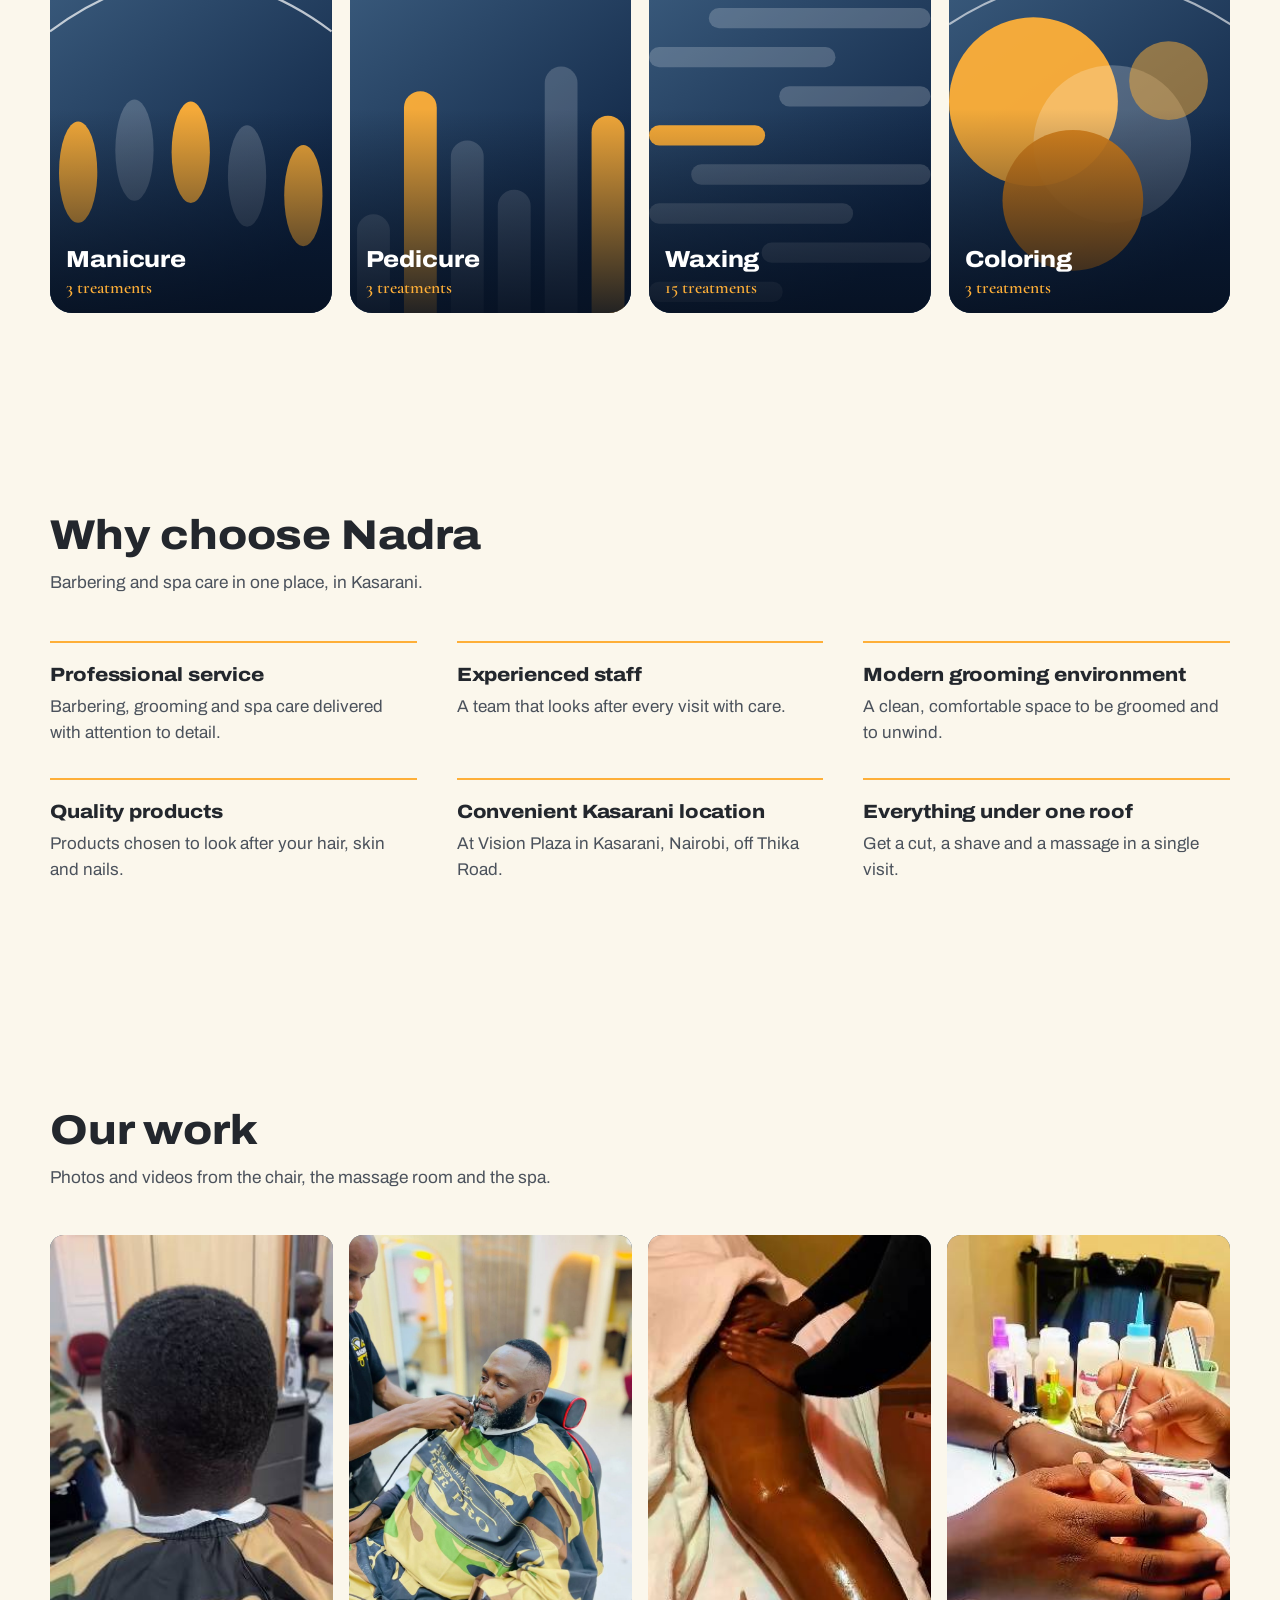
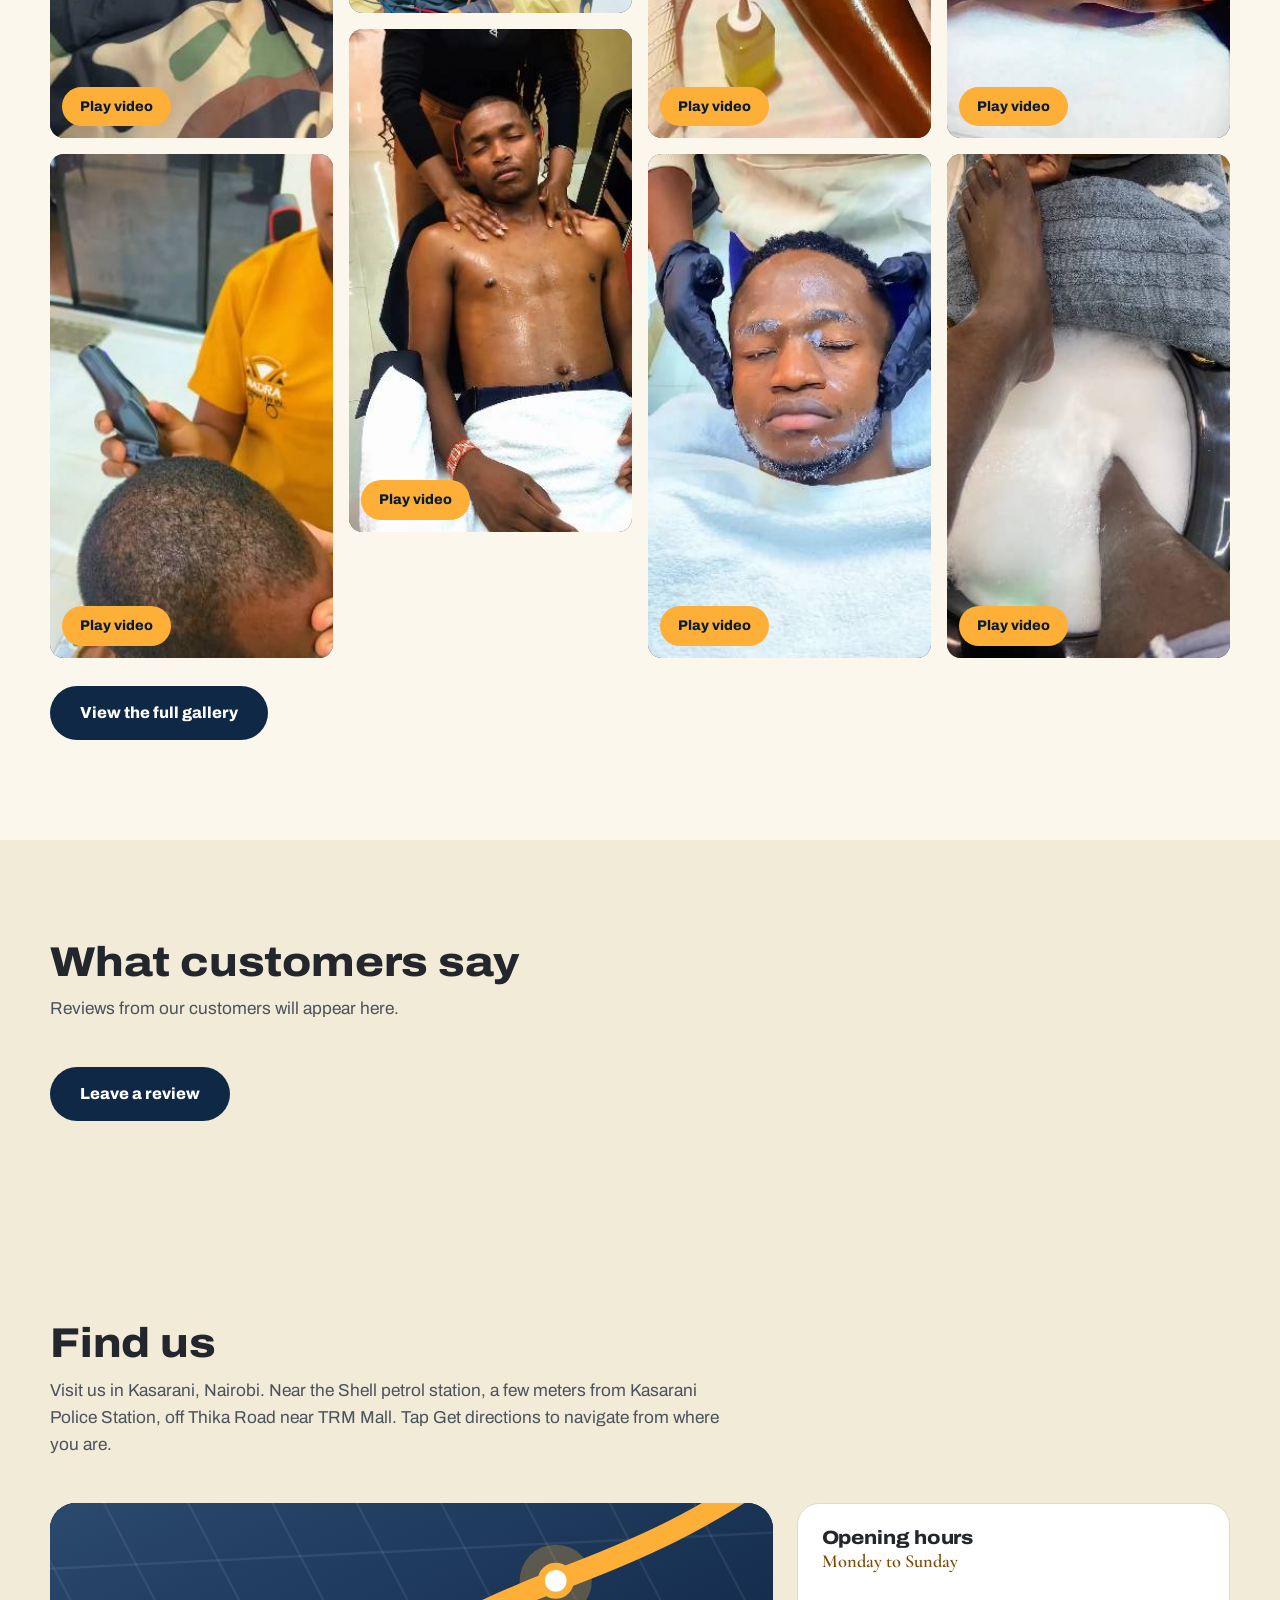
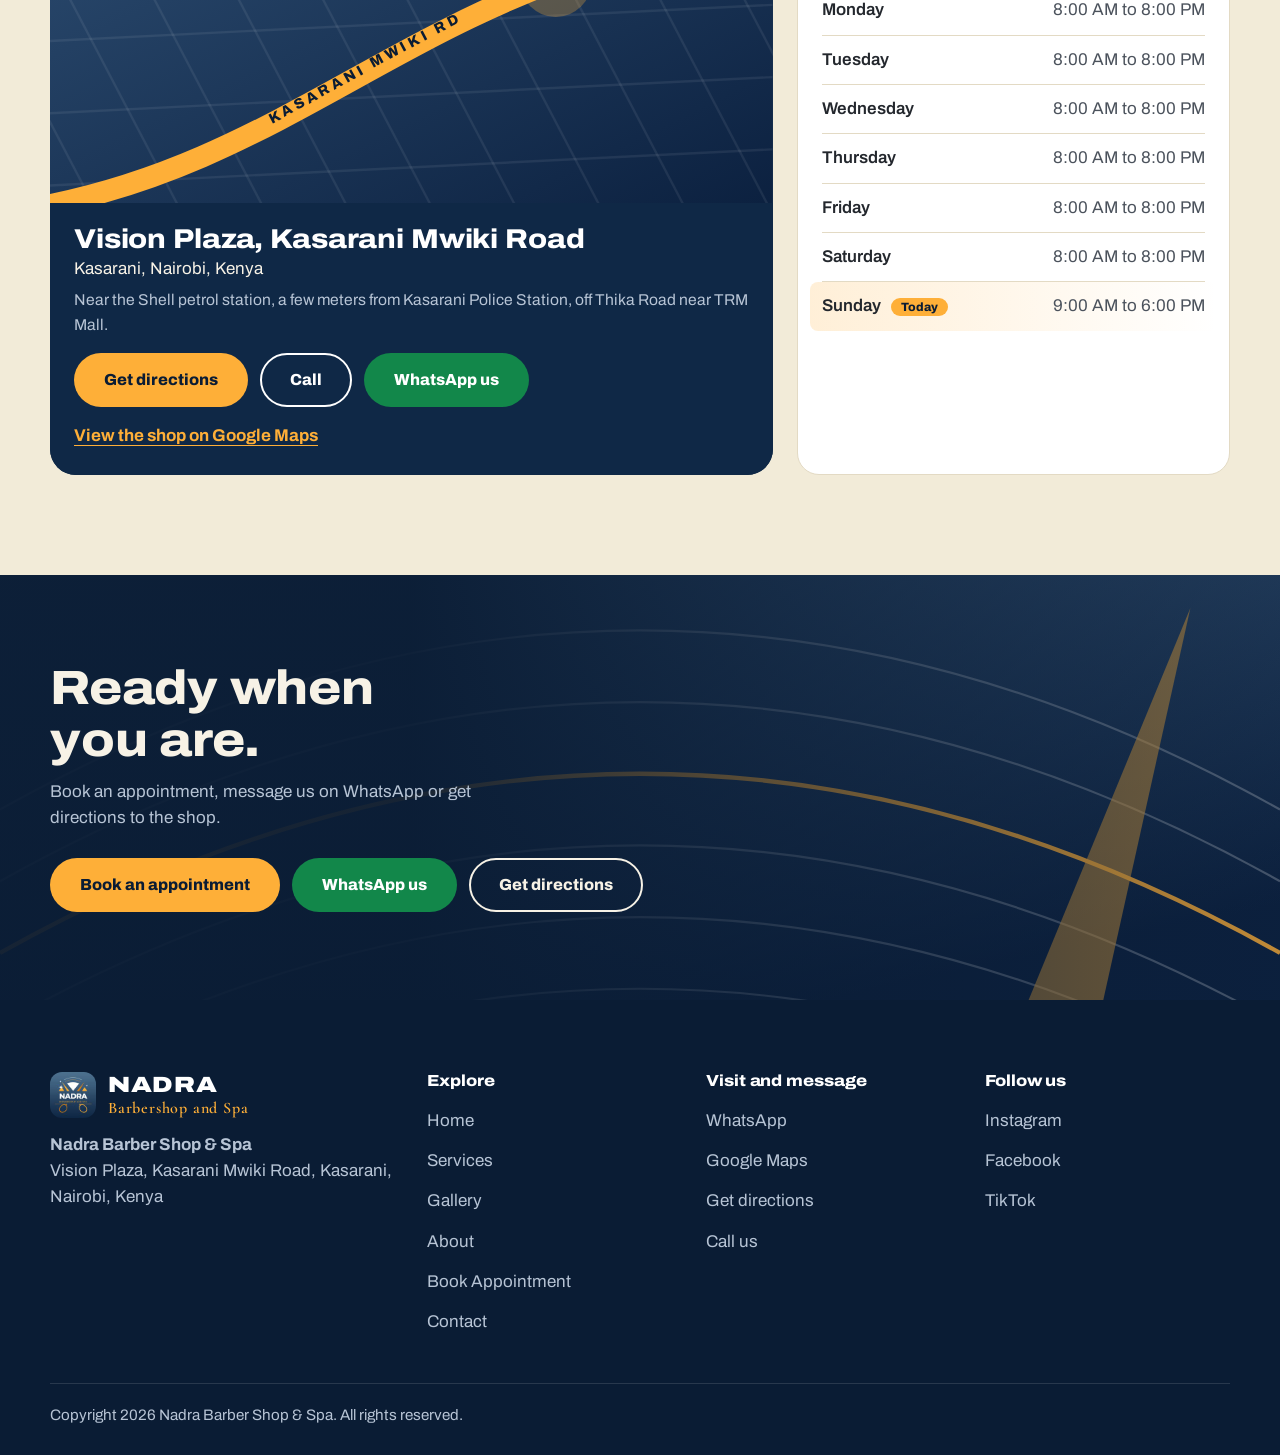
==== commit 7869f539: "Add files via upload" ====
--- a/nadra-barbershop/index.html
+++ b/nadra-barbershop/index.html
@@ -423,7 +423,7 @@
 <body>
 <div id="app"></div>
 <noscript><div class="ns"><h1>Nadra Barber Shop &amp; Spa</h1><p>Professional barbering, grooming, beauty and spa services in Kasarani, Nairobi.</p><p>Vision Plaza, Kasarani Mwiki Road, Kasarani, Nairobi, Kenya</p><h2>Haircuts</h2><p>Clean cuts and sharp finishes, tailored to your style.</p><ul><li>Normal barbering</li><li>Kids shave, below 9 years</li><li>Kids shave, 9 to 18 years</li><li>Dreadlocks retouching</li></ul><h2>Shaving and Beard</h2><p>Shaves, beard work and clean hairlines.</p><ul><li>Hairline</li><li>Beard</li><li>Smooth shave</li></ul><h2>Massage</h2><p>Time to unwind. Choose the massage that suits you.</p><ul><li>Swedish massage</li><li>Deep tissue massage</li><li>Aromatherapy massage</li><li>Hot stone massage</li><li>Head and shoulder massage</li><li>Back massage</li><li>Reflexology</li></ul><h2>Spa</h2><p>Scrubs and facials to refresh your skin.</p><ul><li>Normal scrubbing</li><li>Mini facial</li><li>Deep cleansing facial</li><li>Basic facial</li><li>Body scrub</li></ul><h2>Manicure</h2><p>Neat, well cared for hands.</p><ul><li>Manicure</li><li>Manigel for ladies</li><li>Cut and file</li></ul><h2>Pedicure</h2><p>Comfortable, well finished feet.</p><ul><li>Pedicure</li><li>Pedicure plus gel pedi</li><li>Nadra signature</li></ul><h2>Waxing</h2><p>Smooth results with careful waxing services.</p><ul><li>Brazilian</li><li>Underarm</li><li>Half leg</li><li>Full leg</li><li>Half arm</li><li>Full arm</li><li>Chest</li><li>Stomach</li><li>Stomach and chest</li><li>Bikini hairline</li><li>Hollywood</li><li>Upper lip</li><li>Lower lip</li><li>Eyebrows</li><li>Full face</li></ul><h2>Coloring</h2><p>Hair coloring to refresh your look.</p><ul><li>Cream of Nature</li><li>Black shampoo</li><li>Bigen</li></ul></div></noscript>
-<script type="application/json" id="site-data">{"v":1,"settings":{"name":"Nadra Barber Shop & Spa","tagline":"LOOK GOOD. FEEL BETTER.","intro":"Professional barbering, grooming, beauty and spa services in Kasarani, Nairobi.","seoDescription":"Barbershop and spa in Kasarani, Nairobi, off Thika Road near TRM Mall. Haircuts, shaving, massage, spa, nails, waxing and coloring. Book on WhatsApp.","siteUrl":"https://nadrabarbershop.co.ke/","phone":"0762 606 079","whatsapp":"0762 606 079","email":"","address":"Vision Plaza, Kasarani Mwiki Road","area":"Kasarani, Nairobi, Kenya","landmark":"Near the Shell petrol station, a few meters from Kasarani Police Station, off Thika Road near TRM Mall.","mapQuery":"Nadra barbershop and Spa, Vision Plaza, Kasarani Mwiki Rd, Nairobi","lat":"-1.2186343","lng":"36.8950979","mapUrl":"https://www.google.com/maps?cid=11395040506207071749","mapEmbed":"","instagram":"https://www.instagram.com/nadrabarbershop/","facebook":"https://www.facebook.com/p/Nadra-Barbershop-100088178003343/","tiktok":"https://www.tiktok.com/@nadrabarbershop","youtube":"","googleReviewUrl":"","about":["Nadra Barber Shop & Spa is a barbershop and spa at Vision Plaza in Kasarani, Nairobi, off Thika Road near TRM Mall.","We bring barbering, grooming, massage, spa and beauty services together in one place, so you can get a haircut, a shave and a massage in a single visit."],"highlights":[{"title":"Professional service","text":"Barbering, grooming and spa care delivered with attention to detail."},{"title":"Experienced staff","text":"A team that looks after every visit with care."},{"title":"Modern grooming environment","text":"A clean, comfortable space to be groomed and to unwind."},{"title":"Quality products","text":"Products chosen to look after your hair, skin and nails."},{"title":"Convenient Kasarani location","text":"At Vision Plaza in Kasarani, Nairobi, off Thika Road."},{"title":"Everything under one roof","text":"Get a cut, a shave and a massage in a single visit."}],"hours":[{"day":"Monday","open":"08:00","close":"20:00","closed":false},{"day":"Tuesday","open":"08:00","close":"20:00","closed":false},{"day":"Wednesday","open":"08:00","close":"20:00","closed":false},{"day":"Thursday","open":"08:00","close":"20:00","closed":false},{"day":"Friday","open":"08:00","close":"20:00","closed":false},{"day":"Saturday","open":"08:00","close":"20:00","closed":false},{"day":"Sunday","open":"09:00","close":"18:00","closed":false}],"logoSm":"[data-uri]","logoLg":"[data-uri]"},"categories":[{"id":"haircuts","name":"Haircuts","blurb":"Clean cuts and sharp finishes, tailored to your style.","phrase":"a haircut","cover":"","hidden":false},{"id":"shaving","name":"Shaving and Beard","blurb":"Shaves, beard work and clean hairlines.","phrase":"a shave or beard service","cover":"","hidden":false},{"id":"massage","name":"Massage","blurb":"Time to unwind. Choose the massage that suits you.","phrase":"a massage","cover":"","hidden":false},{"id":"spa","name":"Spa","blurb":"Scrubs and facials to refresh your skin.","phrase":"a spa treatment","cover":"","hidden":false},{"id":"manicure","name":"Manicure","blurb":"Neat, well cared for hands.","phrase":"a manicure","cover":"","hidden":false},{"id":"pedicure","name":"Pedicure","blurb":"Comfortable, well finished feet.","phrase":"a pedicure","cover":"","hidden":false},{"id":"waxing","name":"Waxing","blurb":"Smooth results with careful waxing services.","phrase":"a waxing appointment","cover":"","hidden":false},{"id":"coloring","name":"Coloring","blurb":"Hair coloring to refresh your look.","phrase":"a hair coloring service","cover":"","hidden":false}],"services":[{"id":"svc-haircuts-normal-barbering","cat":"haircuts","name":"Normal barbering","desc":"For adults.","price":"500","duration":"","hidden":false},{"id":"svc-haircuts-kids-shave-below-9-years","cat":"haircuts","name":"Kids shave, below 9 years","desc":"For kids below 9 years.","price":"200","duration":"","hidden":false},{"id":"svc-haircuts-kids-shave-9-to-18-years","cat":"haircuts","name":"Kids shave, 9 to 18 years","desc":"For ages 9 to 18 years.","price":"300","duration":"","hidden":false},{"id":"svc-haircuts-dreadlocks-retouching","cat":"haircuts","name":"Dreadlocks retouching","desc":"","price":"1500","duration":"","hidden":false},{"id":"svc-shaving-hairline","cat":"shaving","name":"Hairline","desc":"","price":"300","duration":"","hidden":false},{"id":"svc-shaving-beard","cat":"shaving","name":"Beard","desc":"","price":"300","duration":"","hidden":false},{"id":"svc-shaving-smooth-shave","cat":"shaving","name":"Smooth shave","desc":"","price":"700","duration":"","hidden":false},{"id":"svc-massage-swedish-massage","cat":"massage","name":"Swedish massage","desc":"","price":"2500","duration":"","hidden":false},{"id":"svc-massage-deep-tissue-massage","cat":"massage","name":"Deep tissue massage","desc":"","price":"3500","duration":"","hidden":false},{"id":"svc-massage-aromatherapy-massage","cat":"massage","name":"Aromatherapy massage","desc":"","price":"4000","duration":"","hidden":false},{"id":"svc-massage-hot-stone-massage","cat":"massage","name":"Hot stone massage","desc":"","price":"5000","duration":"","hidden":false},{"id":"svc-massage-head-and-shoulder-massage","cat":"massage","name":"Head and shoulder massage","desc":"","price":"1000","duration":"","hidden":false},{"id":"svc-massage-back-massage","cat":"massage","name":"Back massage","desc":"","price":"1500","duration":"","hidden":false},{"id":"svc-massage-reflexology","cat":"massage","name":"Reflexology","desc":"","price":"2000","duration":"","hidden":false},{"id":"svc-spa-normal-scrubbing","cat":"spa","name":"Normal scrubbing","desc":"","price":"700","duration":"","hidden":false},{"id":"svc-spa-mini-facial","cat":"spa","name":"Mini facial","desc":"Skin touch. No mask and no steaming.","price":"1500","duration":"","hidden":false},{"id":"svc-spa-deep-cleansing-facial","cat":"spa","name":"Deep cleansing facial","desc":"Simple product deep cleansing with exfoliating and steaming.","price":"2000","duration":"","hidden":false},{"id":"svc-spa-basic-facial","cat":"spa","name":"Basic facial","desc":"Neutrogena facial with exfoliating mask and steaming.","price":"3000","duration":"","hidden":false},{"id":"svc-spa-body-scrub","cat":"spa","name":"Body scrub","desc":"","price":"3000","duration":"","hidden":false},{"id":"svc-manicure-manicure","cat":"manicure","name":"Manicure","desc":"","price":"800","duration":"","hidden":false},{"id":"svc-manicure-manigel-for-ladies","cat":"manicure","name":"Manigel for ladies","desc":"","price":"1200","duration":"","hidden":false},{"id":"svc-manicure-cut-and-file","cat":"manicure","name":"Cut and file","desc":"","price":"500","duration":"","hidden":false},{"id":"svc-pedicure-pedicure","cat":"pedicure","name":"Pedicure","desc":"","price":"1500","duration":"","hidden":false},{"id":"svc-pedicure-pedicure-plus-gel-pedi","cat":"pedicure","name":"Pedicure plus gel pedi","desc":"","price":"2000","duration":"","hidden":false},{"id":"svc-pedicure-nadra-signature","cat":"pedicure","name":"Nadra signature","desc":"Honey, cucumber, oranges and foil.","price":"2800","duration":"","hidden":false},{"id":"svc-waxing-brazilian","cat":"waxing","name":"Brazilian","desc":"","price":"1500","duration":"","hidden":false},{"id":"svc-waxing-underarm","cat":"waxing","name":"Underarm","desc":"","price":"800","duration":"","hidden":false},{"id":"svc-waxing-half-leg","cat":"waxing","name":"Half leg","desc":"","price":"1500","duration":"","hidden":false},{"id":"svc-waxing-full-leg","cat":"waxing","name":"Full leg","desc":"","price":"2000","duration":"","hidden":false},{"id":"svc-waxing-half-arm","cat":"waxing","name":"Half arm","desc":"","price":"800","duration":"","hidden":false},{"id":"svc-waxing-full-arm","cat":"waxing","name":"Full arm","desc":"","price":"1500","duration":"","hidden":false},{"id":"svc-waxing-chest","cat":"waxing","name":"Chest","desc":"","price":"1500","duration":"","hidden":false},{"id":"svc-waxing-stomach","cat":"waxing","name":"Stomach","desc":"","price":"1500","duration":"","hidden":false},{"id":"svc-waxing-stomach-and-chest","cat":"waxing","name":"Stomach and chest","desc":"","price":"2000","duration":"","hidden":false},{"id":"svc-waxing-bikini-hairline","cat":"waxing","name":"Bikini hairline","desc":"Women only.","price":"1000","duration":"","hidden":false},{"id":"svc-waxing-hollywood","cat":"waxing","name":"Hollywood","desc":"","price":"4500","duration":"","hidden":false},{"id":"svc-waxing-upper-lip","cat":"waxing","name":"Upper lip","desc":"","price":"300","duration":"","hidden":false},{"id":"svc-waxing-lower-lip","cat":"waxing","name":"Lower lip","desc":"","price":"300","duration":"","hidden":false},{"id":"svc-waxing-eyebrows","cat":"waxing","name":"Eyebrows","desc":"","price":"500","duration":"","hidden":false},{"id":"svc-waxing-full-face","cat":"waxing","name":"Full face","desc":"","price":"1500","duration":"","hidden":false},{"id":"svc-coloring-cream-of-nature","cat":"coloring","name":"Cream of Nature","desc":"","price":"2000","duration":"","hidden":false},{"id":"svc-coloring-black-shampoo","cat":"coloring","name":"Black shampoo","desc":"","price":"1000","duration":"","hidden":false},{"id":"svc-coloring-bigen","cat":"coloring","name":"Bigen","desc":"","price":"1500","duration":"","hidden":false}],"media":[{"id":"m-1vn3fq","cat":"haircuts","type":"video","caption":"","w":720,"h":1280},{"id":"m-t98jwy","cat":"haircuts","type":"image","caption":"","w":1200,"h":800},{"id":"m-kefp8u","cat":"haircuts","type":"video","caption":"","w":720,"h":1280},{"id":"m-jb5pim","cat":"haircuts","type":"image","caption":"","w":1200,"h":800},{"id":"m-hbyty0","cat":"haircuts","type":"image","caption":"","w":900,"h":1200},{"id":"m-yja42n","cat":"shaving","type":"image","caption":"","w":900,"h":1200},{"id":"m-3xxz6b","cat":"massage","type":"video","caption":"","w":720,"h":1280},{"id":"m-but9eo","cat":"massage","type":"video","caption":"","w":720,"h":1280},{"id":"m-ogqbro","cat":"massage","type":"video","caption":"","w":720,"h":1280},{"id":"m-hxchga","cat":"spa","type":"video","caption":"","w":720,"h":1280},{"id":"m-u6s0oq","cat":"manicure","type":"video","caption":"","w":360,"h":640},{"id":"m-vi5wfo","cat":"manicure","type":"video","caption":"","w":720,"h":1280},{"id":"m-sauxxo","cat":"pedicure","type":"video","caption":"","w":720,"h":1280},{"id":"m-tra2lf","cat":"waxing","type":"video","caption":"","w":720,"h":1280},{"id":"m-lazkvn","cat":"waxing","type":"video","caption":"","w":720,"h":1280},{"id":"m-518evk","cat":"waxing","type":"video","caption":"","w":720,"h":1280},{"id":"m-94h5yc","cat":"coloring","type":"image","caption":"","w":900,"h":1200},{"id":"m-ryufs4","cat":"coloring","type":"image","caption":"","w":900,"h":1200},{"id":"m-l8q9go","cat":"coloring","type":"image","caption":"","w":900,"h":1200}],"reviews":[]}</script>
+<script type="application/json" id="site-data">{"v":1,"settings":{"name":"Nadra Barber Shop & Spa","tagline":"LOOK GOOD. FEEL BETTER.","intro":"Professional barbering, grooming, beauty and spa services in Kasarani, Nairobi.","seoDescription":"Barbershop and spa in Kasarani, Nairobi, off Thika Road near TRM Mall. Haircuts, shaving, massage, spa, nails, waxing and coloring. Book on WhatsApp.","siteUrl":"https://nadrabarbershop.co.ke/","phone":"0762 606 079","whatsapp":"0762 606 079","email":"","address":"Vision Plaza, Kasarani Mwiki Road","area":"Kasarani, Nairobi, Kenya","landmark":"Near the Shell petrol station, a few meters from Kasarani Police Station, off Thika Road near TRM Mall.","mapQuery":"Nadra barbershop and Spa, Vision Plaza, Kasarani Mwiki Rd, Nairobi","lat":"-1.2186343","lng":"36.8950979","mapUrl":"https://www.google.com/maps?cid=11395040506207071749","mapEmbed":"","instagram":"https://www.instagram.com/nadrabarbershop/","facebook":"https://www.facebook.com/p/Nadra-Barbershop-100088178003343/","tiktok":"https://www.tiktok.com/@nadrabarbershop","youtube":"","googleReviewUrl":"","about":["Nadra Barber Shop & Spa is a barbershop and spa at Vision Plaza in Kasarani, Nairobi, off Thika Road near TRM Mall.","We bring barbering, grooming, massage, spa and beauty services together in one place, so you can get a haircut, a shave and a massage in a single visit."],"highlights":[{"title":"Professional service","text":"Barbering, grooming and spa care delivered with attention to detail."},{"title":"Experienced staff","text":"A team that looks after every visit with care."},{"title":"Modern grooming environment","text":"A clean, comfortable space to be groomed and to unwind."},{"title":"Quality products","text":"Products chosen to look after your hair, skin and nails."},{"title":"Convenient Kasarani location","text":"At Vision Plaza in Kasarani, Nairobi, off Thika Road."},{"title":"Everything under one roof","text":"Get a cut, a shave and a massage in a single visit."}],"hours":[{"day":"Monday","open":"08:00","close":"20:00","closed":false},{"day":"Tuesday","open":"08:00","close":"20:00","closed":false},{"day":"Wednesday","open":"08:00","close":"20:00","closed":false},{"day":"Thursday","open":"08:00","close":"20:00","closed":false},{"day":"Friday","open":"08:00","close":"20:00","closed":false},{"day":"Saturday","open":"08:00","close":"20:00","closed":false},{"day":"Sunday","open":"09:00","close":"18:00","closed":false}],"logoSm":"[data-uri]","logoLg":"[data-uri]"},"categories":[{"id":"haircuts","name":"Haircuts","blurb":"Clean cuts and sharp finishes, tailored to your style.","phrase":"a haircut","cover":"","hidden":false},{"id":"shaving","name":"Shaving and Beard","blurb":"Shaves, beard work and clean hairlines.","phrase":"a shave or beard service","cover":"","hidden":false},{"id":"massage","name":"Massage","blurb":"Time to unwind. Choose the massage that suits you.","phrase":"a massage","cover":"","hidden":false},{"id":"spa","name":"Spa","blurb":"Scrubs and facials to refresh your skin.","phrase":"a spa treatment","cover":"","hidden":false},{"id":"manicure","name":"Manicure","blurb":"Neat, well cared for hands.","phrase":"a manicure","cover":"","hidden":false},{"id":"pedicure","name":"Pedicure","blurb":"Comfortable, well finished feet.","phrase":"a pedicure","cover":"","hidden":false},{"id":"waxing","name":"Waxing","blurb":"Smooth results with careful waxing services.","phrase":"a waxing appointment","cover":"","hidden":false},{"id":"coloring","name":"Coloring","blurb":"Hair coloring to refresh your look.","phrase":"a hair coloring service","cover":"","hidden":false}],"services":[{"id":"svc-haircuts-normal-barbering","cat":"haircuts","name":"Normal barbering","desc":"For adults.","price":"500","duration":"","hidden":false},{"id":"svc-haircuts-kids-shave-below-9-years","cat":"haircuts","name":"Kids shave, below 9 years","desc":"For kids below 9 years.","price":"200","duration":"","hidden":false},{"id":"svc-haircuts-kids-shave-9-to-18-years","cat":"haircuts","name":"Kids shave, 9 to 18 years","desc":"For ages 9 to 18 years.","price":"300","duration":"","hidden":false},{"id":"svc-haircuts-dreadlocks-retouching","cat":"haircuts","name":"Dreadlocks retouching","desc":"","price":"1500","duration":"","hidden":false},{"id":"svc-shaving-hairline","cat":"shaving","name":"Hairline","desc":"","price":"300","duration":"","hidden":false},{"id":"svc-shaving-beard","cat":"shaving","name":"Beard","desc":"","price":"300","duration":"","hidden":false},{"id":"svc-shaving-smooth-shave","cat":"shaving","name":"Smooth shave","desc":"","price":"700","duration":"","hidden":false},{"id":"svc-massage-swedish-massage","cat":"massage","name":"Swedish massage","desc":"","price":"2500","duration":"","hidden":false},{"id":"svc-massage-deep-tissue-massage","cat":"massage","name":"Deep tissue massage","desc":"","price":"3500","duration":"","hidden":false},{"id":"svc-massage-aromatherapy-massage","cat":"massage","name":"Aromatherapy massage","desc":"","price":"4000","duration":"","hidden":false},{"id":"svc-massage-hot-stone-massage","cat":"massage","name":"Hot stone massage","desc":"","price":"5000","duration":"","hidden":false},{"id":"svc-massage-head-and-shoulder-massage","cat":"massage","name":"Head and shoulder massage","desc":"","price":"1000","duration":"","hidden":false},{"id":"svc-massage-back-massage","cat":"massage","name":"Back massage","desc":"","price":"1500","duration":"","hidden":false},{"id":"svc-massage-reflexology","cat":"massage","name":"Reflexology","desc":"","price":"2000","duration":"","hidden":false},{"id":"svc-spa-normal-scrubbing","cat":"spa","name":"Normal scrubbing","desc":"","price":"700","duration":"","hidden":false},{"id":"svc-spa-mini-facial","cat":"spa","name":"Mini facial","desc":"Skin touch. No mask and no steaming.","price":"1500","duration":"","hidden":false},{"id":"svc-spa-deep-cleansing-facial","cat":"spa","name":"Deep cleansing facial","desc":"Simple product deep cleansing with exfoliating and steaming.","price":"2000","duration":"","hidden":false},{"id":"svc-spa-basic-facial","cat":"spa","name":"Basic facial","desc":"Neutrogena facial with exfoliating mask and steaming.","price":"3000","duration":"","hidden":false},{"id":"svc-spa-body-scrub","cat":"spa","name":"Body scrub","desc":"","price":"3000","duration":"","hidden":false},{"id":"svc-manicure-manicure","cat":"manicure","name":"Manicure","desc":"","price":"800","duration":"","hidden":false},{"id":"svc-manicure-manigel-for-ladies","cat":"manicure","name":"Manigel for ladies","desc":"","price":"1200","duration":"","hidden":false},{"id":"svc-manicure-cut-and-file","cat":"manicure","name":"Cut and file","desc":"","price":"500","duration":"","hidden":false},{"id":"svc-pedicure-pedicure","cat":"pedicure","name":"Pedicure","desc":"","price":"1500","duration":"","hidden":false},{"id":"svc-pedicure-pedicure-plus-gel-pedi","cat":"pedicure","name":"Pedicure plus gel pedi","desc":"","price":"2000","duration":"","hidden":false},{"id":"svc-pedicure-nadra-signature","cat":"pedicure","name":"Nadra signature","desc":"Honey, cucumber, oranges and foil.","price":"2800","duration":"","hidden":false},{"id":"svc-waxing-brazilian","cat":"waxing","name":"Brazilian","desc":"","price":"1500","duration":"","hidden":false},{"id":"svc-waxing-underarm","cat":"waxing","name":"Underarm","desc":"","price":"800","duration":"","hidden":false},{"id":"svc-waxing-half-leg","cat":"waxing","name":"Half leg","desc":"","price":"1500","duration":"","hidden":false},{"id":"svc-waxing-full-leg","cat":"waxing","name":"Full leg","desc":"","price":"2000","duration":"","hidden":false},{"id":"svc-waxing-half-arm","cat":"waxing","name":"Half arm","desc":"","price":"800","duration":"","hidden":false},{"id":"svc-waxing-full-arm","cat":"waxing","name":"Full arm","desc":"","price":"1500","duration":"","hidden":false},{"id":"svc-waxing-chest","cat":"waxing","name":"Chest","desc":"","price":"1500","duration":"","hidden":false},{"id":"svc-waxing-stomach","cat":"waxing","name":"Stomach","desc":"","price":"1500","duration":"","hidden":false},{"id":"svc-waxing-stomach-and-chest","cat":"waxing","name":"Stomach and chest","desc":"","price":"2000","duration":"","hidden":false},{"id":"svc-waxing-bikini-hairline","cat":"waxing","name":"Bikini hairline","desc":"Women only.","price":"1000","duration":"","hidden":false},{"id":"svc-waxing-hollywood","cat":"waxing","name":"Hollywood","desc":"","price":"4500","duration":"","hidden":false},{"id":"svc-waxing-upper-lip","cat":"waxing","name":"Upper lip","desc":"","price":"300","duration":"","hidden":false},{"id":"svc-waxing-lower-lip","cat":"waxing","name":"Lower lip","desc":"","price":"300","duration":"","hidden":false},{"id":"svc-waxing-eyebrows","cat":"waxing","name":"Eyebrows","desc":"","price":"500","duration":"","hidden":false},{"id":"svc-waxing-full-face","cat":"waxing","name":"Full face","desc":"","price":"1500","duration":"","hidden":false},{"id":"svc-coloring-cream-of-nature","cat":"coloring","name":"Cream of Nature","desc":"","price":"2000","duration":"","hidden":false},{"id":"svc-coloring-black-shampoo","cat":"coloring","name":"Black shampoo","desc":"","price":"1000","duration":"","hidden":false},{"id":"svc-coloring-bigen","cat":"coloring","name":"Bigen","desc":"","price":"1500","duration":"","hidden":false}],"media":[{"id":"m-1vn3fq","cat":"haircuts","type":"video","caption":"","w":720,"h":1280},{"id":"m-kefp8u","cat":"haircuts","type":"video","caption":"","w":720,"h":1280},{"id":"m-yja42n","cat":"shaving","type":"image","caption":"","w":900,"h":1200},{"id":"m-but9eo","cat":"massage","type":"video","caption":"","w":720,"h":1280},{"id":"m-ogqbro","cat":"massage","type":"video","caption":"","w":720,"h":1280},{"id":"m-hxchga","cat":"spa","type":"video","caption":"","w":720,"h":1280},{"id":"m-vi5wfo","cat":"manicure","type":"video","caption":"","w":720,"h":1280},{"id":"m-sauxxo","cat":"pedicure","type":"video","caption":"","w":720,"h":1280},{"id":"m-tra2lf","cat":"waxing","type":"video","caption":"","w":720,"h":1280},{"id":"m-lazkvn","cat":"waxing","type":"video","caption":"","w":720,"h":1280},{"id":"m-94h5yc","cat":"coloring","type":"image","caption":"","w":900,"h":1200},{"id":"m-ryufs4","cat":"coloring","type":"image","caption":"","w":900,"h":1200},{"id":"m-292awv","cat":"shaving","type":"image","caption":"","w":900,"h":1200},{"id":"m-mn71z3","cat":"spa","type":"video","caption":"","w":720,"h":1280},{"id":"m-3bl42b","cat":"manicure","type":"video","caption":"","w":720,"h":1280},{"id":"m-tmhm0u","cat":"pedicure","type":"video","caption":"","w":720,"h":1280}],"reviews":[]}</script>
 <script id="app-js">function buildDocument(css, js, state, media) {
   var s = state.settings || {};
   var escA = function (v) {
@@ -1819,6 +1819,6 @@
 
 })();
 </script>
-<script type="application/json" id="media-data">{"m-1vn3fq":"media/m-1vn3fq.mp4","m-1vn3fq_p":"media/m-1vn3fq_p.jpg","m-t98jwy":"media/m-t98jwy.jpg","m-kefp8u":"media/m-kefp8u.mp4","m-kefp8u_p":"media/m-kefp8u_p.jpg","m-jb5pim":"media/m-jb5pim.jpg","m-hbyty0":"media/m-hbyty0.jpg","m-yja42n":"media/m-yja42n.jpg","m-3xxz6b":"media/m-3xxz6b.mp4","m-3xxz6b_p":"media/m-3xxz6b_p.jpg","m-but9eo":"media/m-but9eo.mp4","m-but9eo_p":"media/m-but9eo_p.jpg","m-ogqbro":"media/m-ogqbro.mp4","m-ogqbro_p":"media/m-ogqbro_p.jpg","m-hxchga":"media/m-hxchga.mp4","m-hxchga_p":"media/m-hxchga_p.jpg","m-u6s0oq":"media/m-u6s0oq.mp4","m-u6s0oq_p":"media/m-u6s0oq_p.jpg","m-vi5wfo":"media/m-vi5wfo.mp4","m-vi5wfo_p":"media/m-vi5wfo_p.jpg","m-sauxxo":"media/m-sauxxo.mp4","m-sauxxo_p":"media/m-sauxxo_p.jpg","m-tra2lf":"media/m-tra2lf.mp4","m-tra2lf_p":"media/m-tra2lf_p.jpg","m-lazkvn":"media/m-lazkvn.mp4","m-lazkvn_p":"media/m-lazkvn_p.jpg","m-518evk":"media/m-518evk.mp4","m-518evk_p":"media/m-518evk_p.jpg","m-94h5yc":"media/m-94h5yc.jpg","m-ryufs4":"media/m-ryufs4.jpg","m-l8q9go":"media/m-l8q9go.jpg"}</script>
+<script type="application/json" id="media-data">{"m-1vn3fq":"media/m-1vn3fq.mp4","m-1vn3fq_p":"media/m-1vn3fq_p.jpg","m-kefp8u":"media/m-kefp8u.mp4","m-kefp8u_p":"media/m-kefp8u_p.jpg","m-yja42n":"media/m-yja42n.jpg","m-but9eo":"media/m-but9eo.mp4","m-but9eo_p":"media/m-but9eo_p.jpg","m-ogqbro":"media/m-ogqbro.mp4","m-ogqbro_p":"media/m-ogqbro_p.jpg","m-hxchga":"media/m-hxchga.mp4","m-hxchga_p":"media/m-hxchga_p.jpg","m-vi5wfo":"media/m-vi5wfo.mp4","m-vi5wfo_p":"media/m-vi5wfo_p.jpg","m-sauxxo":"media/m-sauxxo.mp4","m-sauxxo_p":"media/m-sauxxo_p.jpg","m-tra2lf":"media/m-tra2lf.mp4","m-tra2lf_p":"media/m-tra2lf_p.jpg","m-lazkvn":"media/m-lazkvn.mp4","m-lazkvn_p":"media/m-lazkvn_p.jpg","m-94h5yc":"media/m-94h5yc.jpg","m-ryufs4":"media/m-ryufs4.jpg","m-292awv":"media/m-292awv.jpg","m-mn71z3":"media/m-mn71z3.mp4","m-mn71z3_p":"media/m-mn71z3_p.jpg","m-3bl42b":"media/m-3bl42b.mp4","m-3bl42b_p":"media/m-3bl42b_p.jpg","m-tmhm0u":"media/m-tmhm0u.mp4","m-tmhm0u_p":"media/m-tmhm0u_p.jpg"}</script>
 </body>
 </html>
